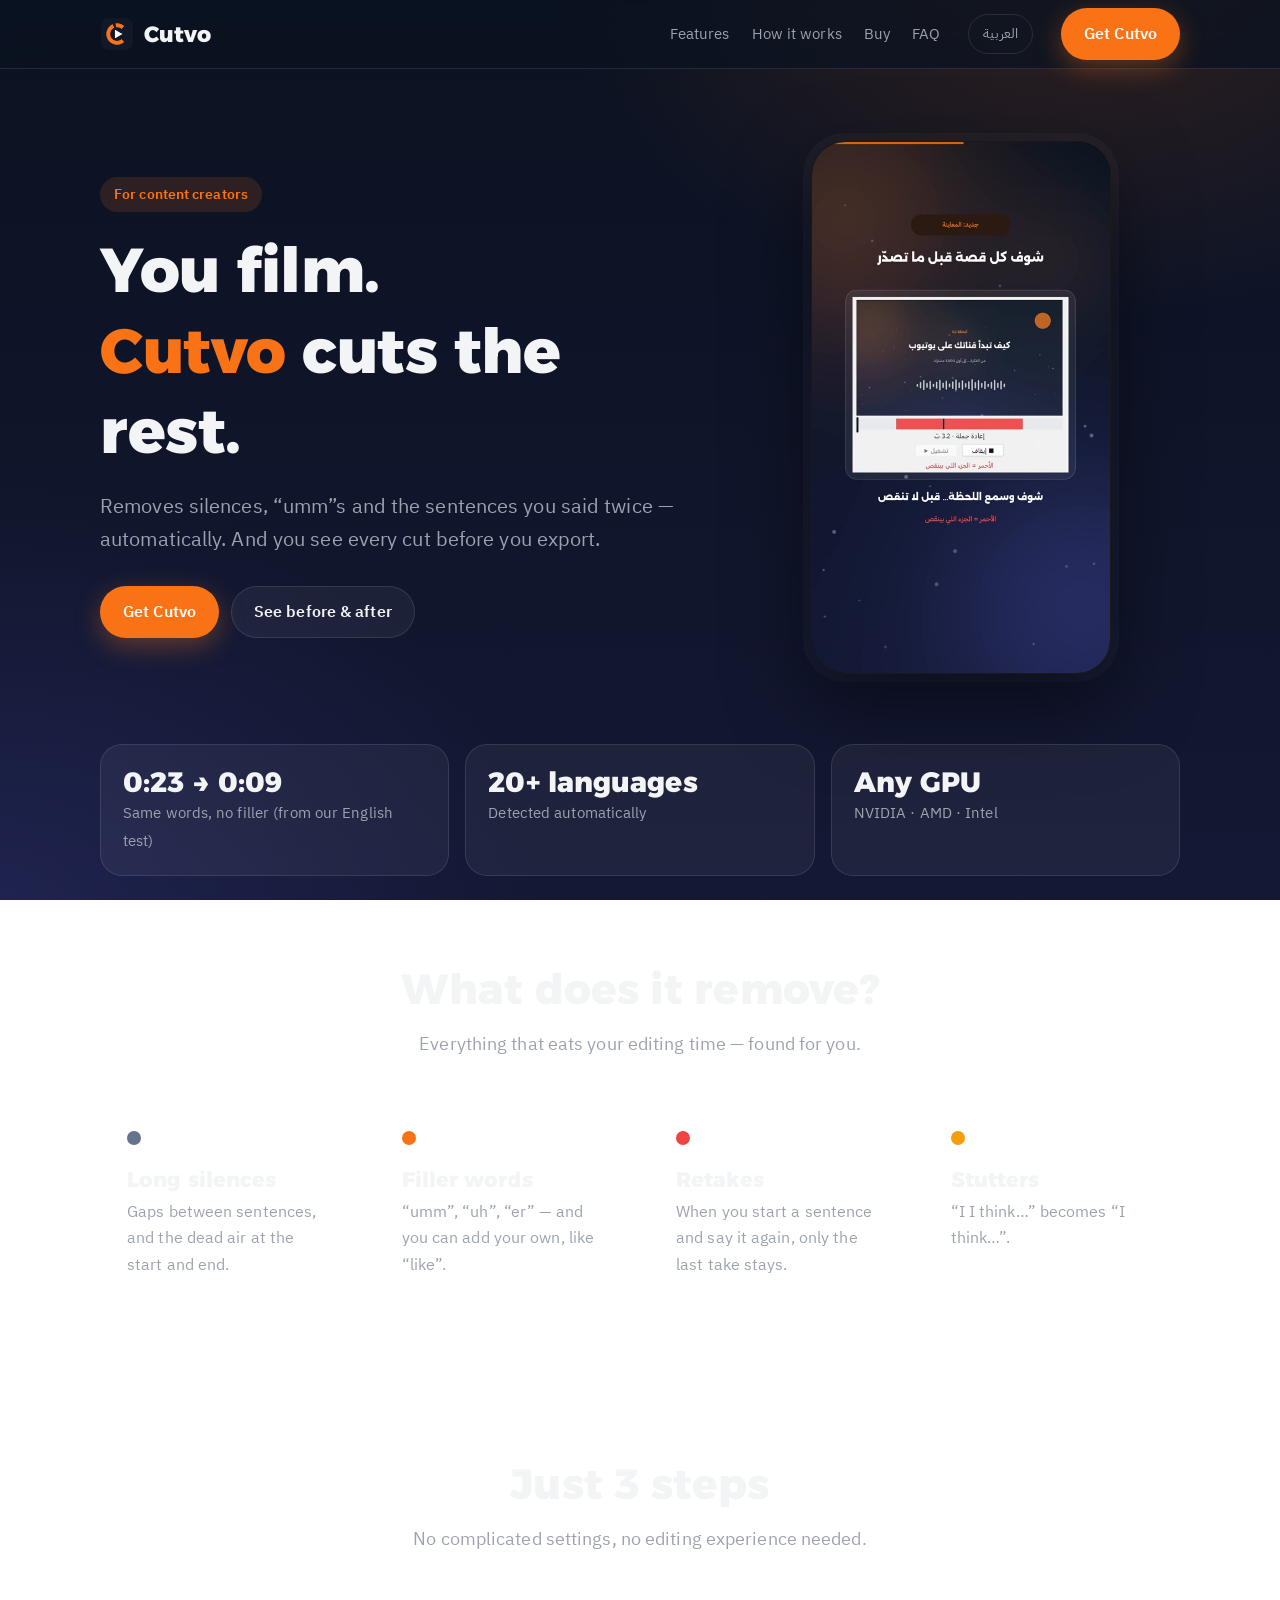
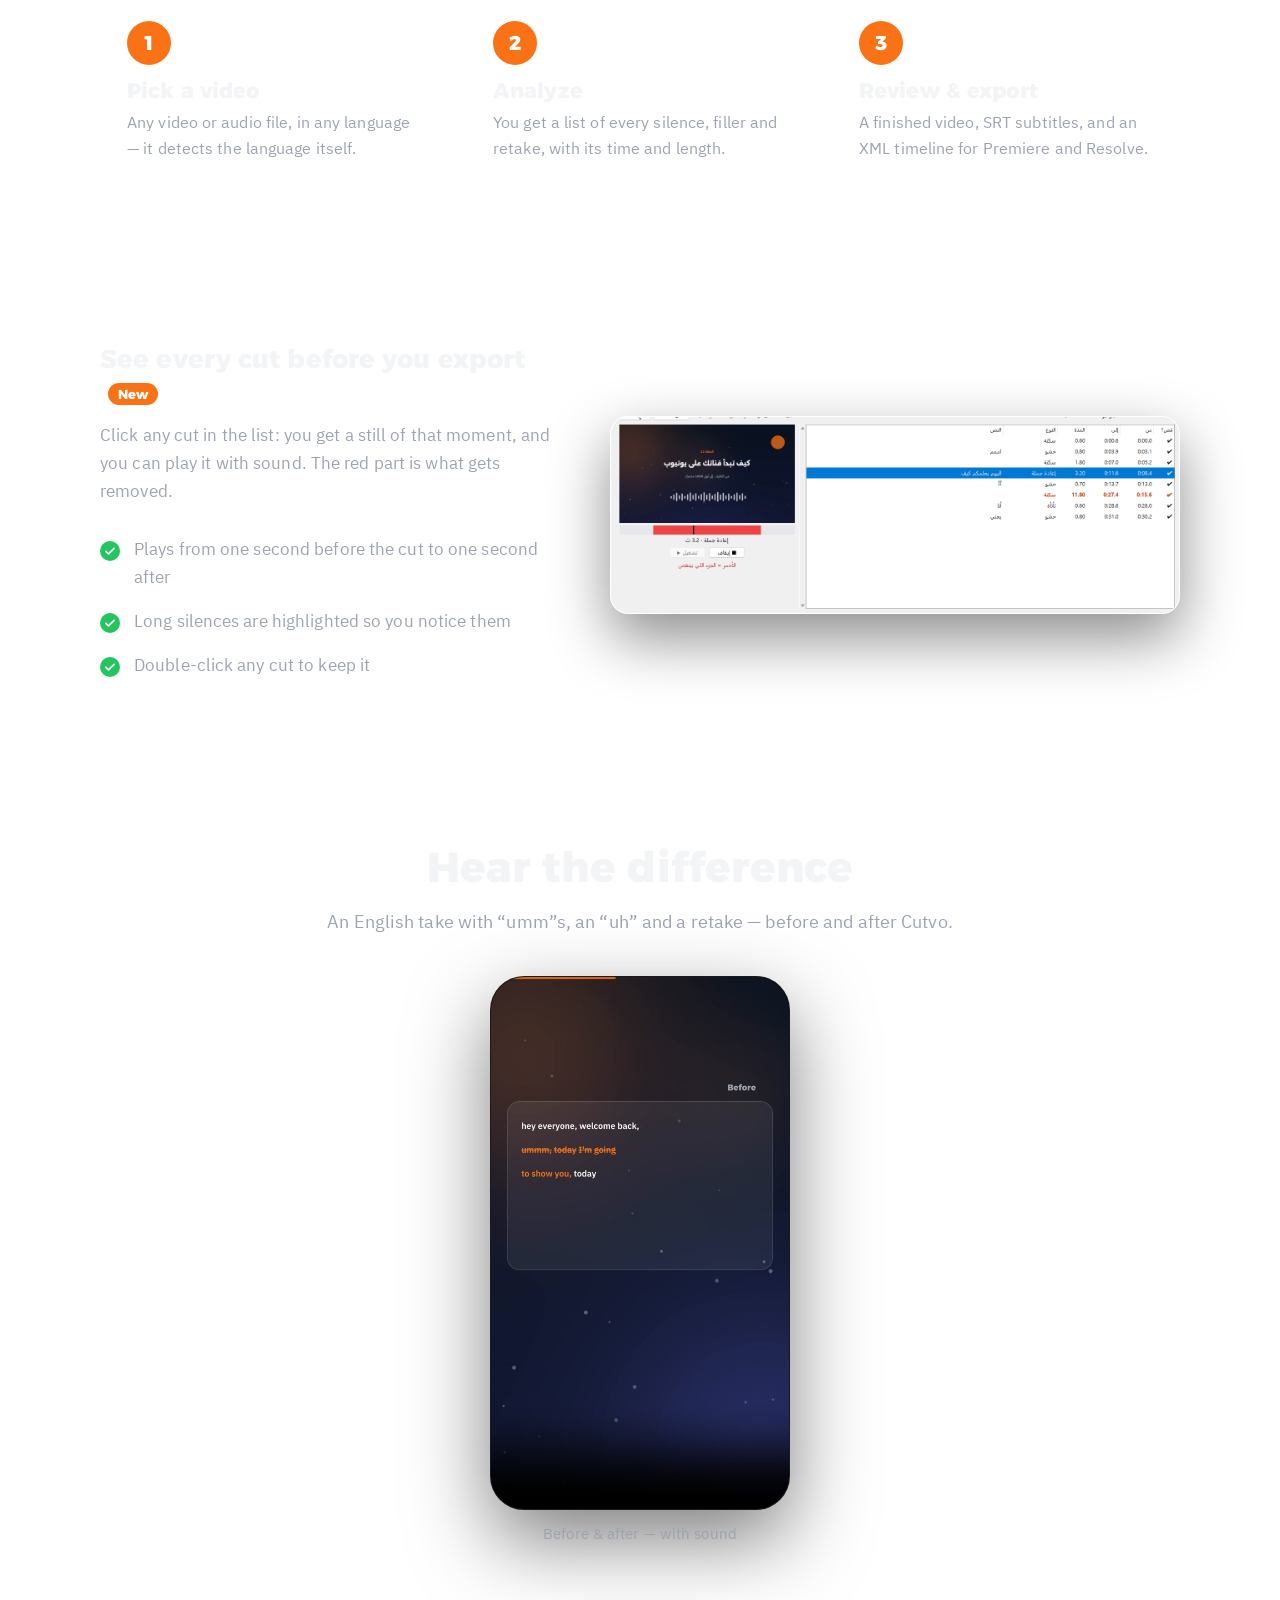
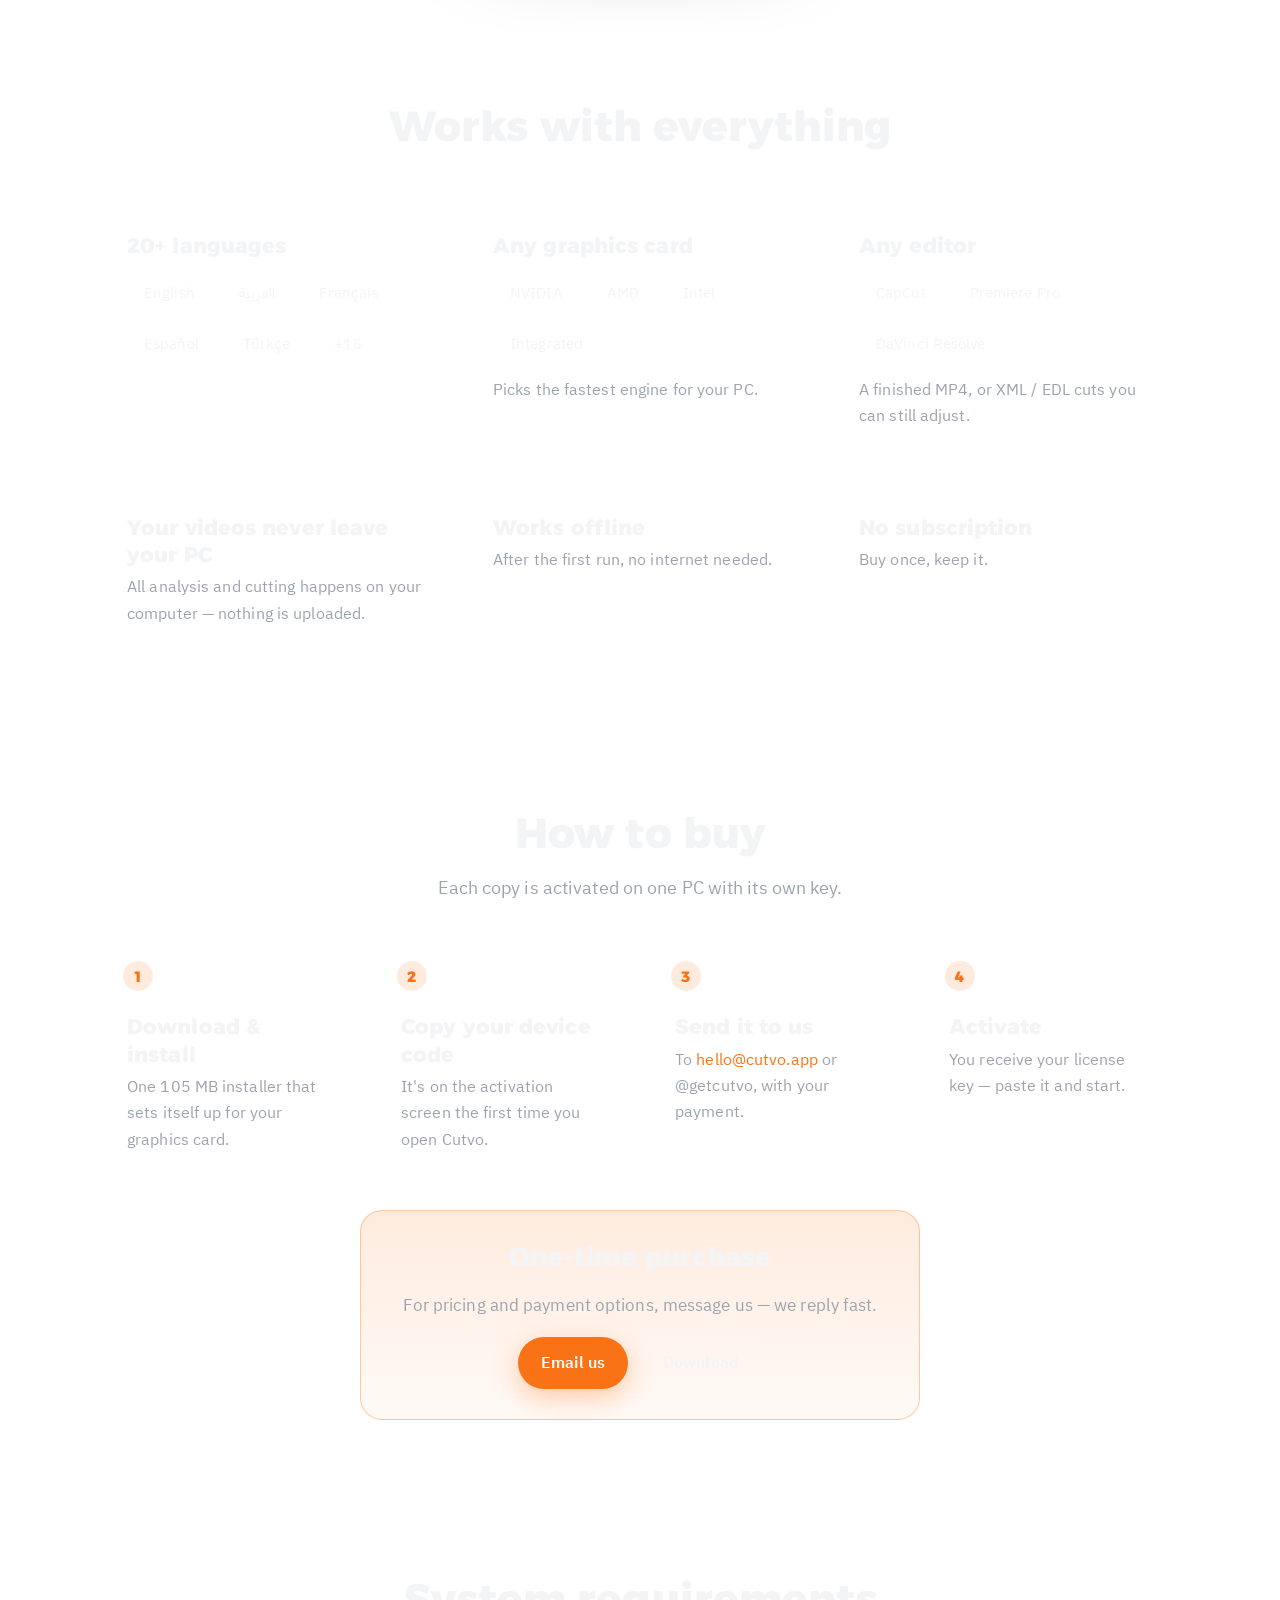
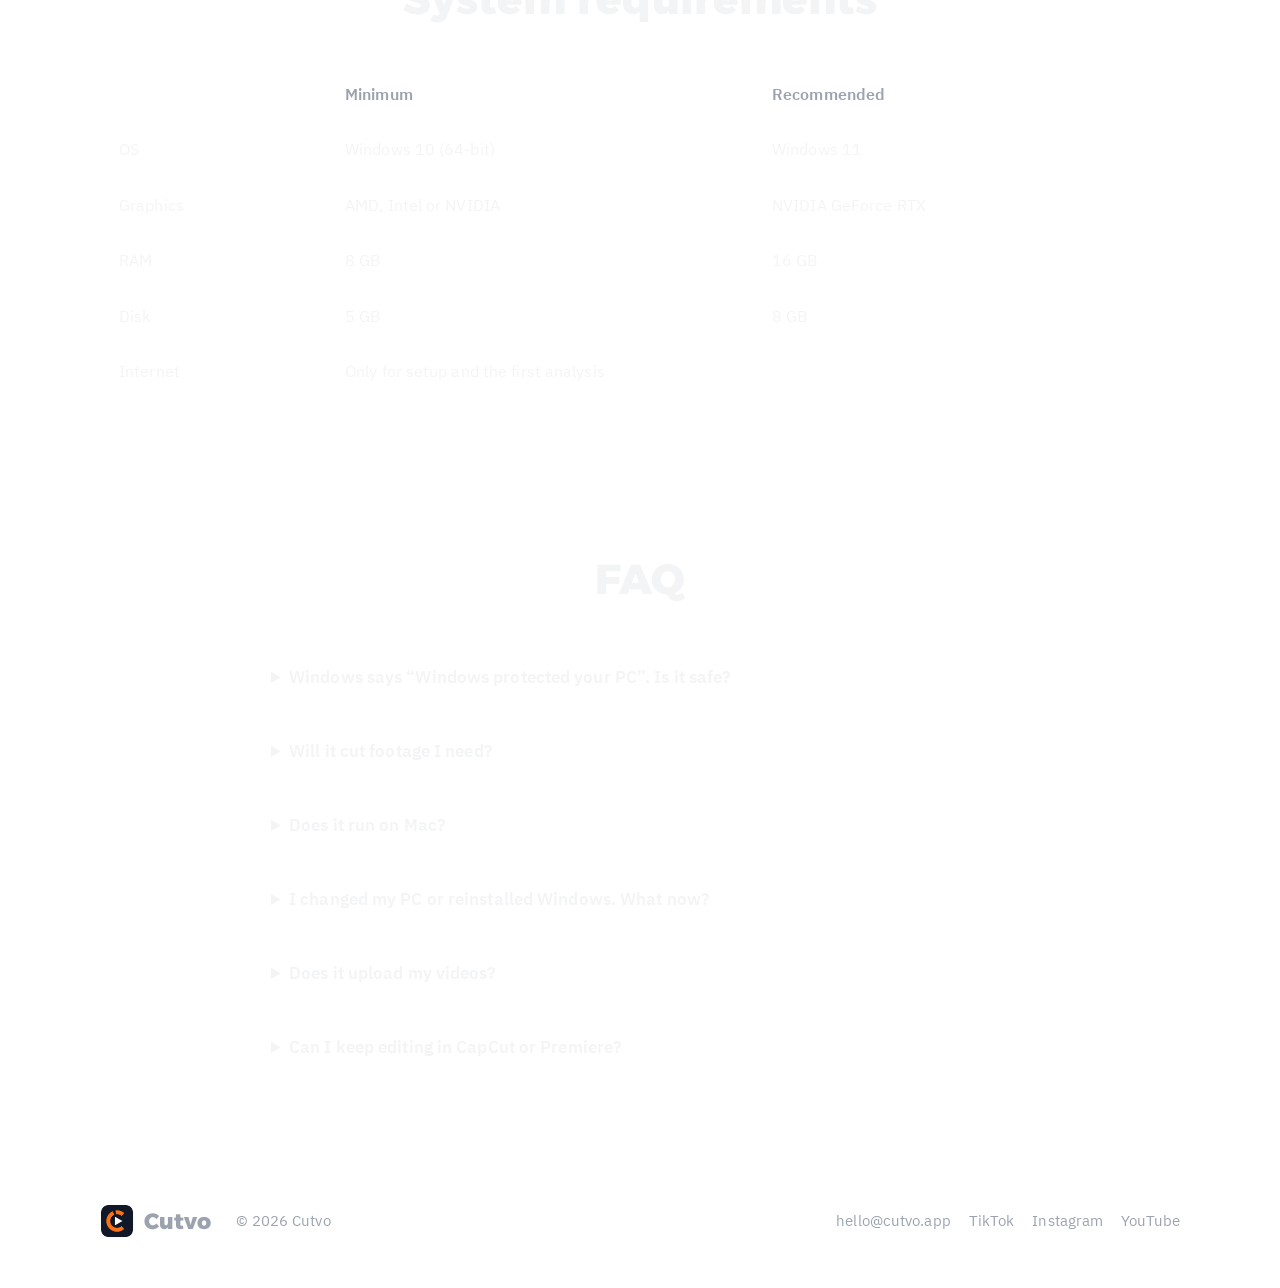
==== index.html @ 93240183 "Add files via upload" ====
<!doctype html>
<html lang="ar" dir="rtl">
<head>
<meta charset="utf-8">
<meta name="viewport" content="width=device-width, initial-scale=1">
<title>Cutvo — القص التلقائي للفيديو</title>
<meta name="description" content="Cutvo يشيل السكتات وكلمات الحشو والجمل المعادة من فيديوهاتك تلقائياً، وأنت تراجع كل قصة قبل التصدير. يشتغل على ويندوز وبأكثر من 20 لغة.">
<link rel="icon" href="assets/img/favicon.png">
<meta property="og:title" content="Cutvo — القص التلقائي للفيديو">
<meta property="og:description" content="يشيل السكتات و«اممم» والجمل المعادة من فيديوهاتك تلقائياً.">
<meta property="og:image" content="assets/img/poster-full.jpg">
<link rel="stylesheet" href="assets/site.css">
<link rel="alternate" hreflang="ar" href="https://cutvo.app/">
<link rel="alternate" hreflang="en" href="https://cutvo.app/en/">
<link rel="alternate" hreflang="x-default" href="https://cutvo.app/">
<script>
  // first visit from a non-Arabic browser -> English page; a language the visitor picked is remembered
  (function () {
    try {
      var pick = localStorage.getItem("cutvo-lang");
      var nav = ((navigator.languages && navigator.languages[0]) || navigator.language || "").toLowerCase();
      if (pick === "en" || (!pick && nav.indexOf("ar") !== 0)) location.replace("en/");
    } catch (e) {}
  })();
</script>
</head>
<body>

<header>
  <div class="wrap bar">
    <a class="brand" href="#"><img src="assets/img/icon.png" alt="">Cutvo</a>
    <nav>
      <a href="#features">المميزات</a>
      <a href="#how">كيف يشتغل</a>
      <a href="#buy">الشراء</a>
      <a href="#faq">الأسئلة</a>
    </nav>
    <a class="lang" href="en/" hreflang="en" lang="en" data-lang="en">English</a>
    <a class="btn btn-primary" href="#buy">اطلبه الحين</a>
  </div>
</header>

<main>
  <div class="wrap">
    <div class="hero">
      <div>
        <span class="badge">لصناع المحتوى العرب</span>
        <h1>صوّرت؟<br><span class="orange">Cutvo</span> يقص لك الباقي.</h1>
        <p class="lead">يشيل السكتات و«اممم» والجمل اللي تعيدها من فيديوهاتك تلقائياً — وأنت تشوف كل قصة قبل ما تصدّر.</p>
        <div class="cta">
          <a class="btn btn-primary" href="#buy">اطلبه الحين</a>
          <a class="btn btn-ghost" href="#demo">شوف قبل وبعد</a>
        </div>
      </div>
      <div class="phone">
        <video src="assets/video/cutvo-full.mp4" poster="assets/img/poster-full.jpg" autoplay muted loop playsinline></video>
      </div>
    </div>

    <div class="stats">
      <div class="stat"><b>٣١ ث ← ١٤ ث</b><span>نفس الكلام، بدون الحشو (من تجربتنا)</span></div>
      <div class="stat"><b>+20 لغة</b><span>والعربي باللهجات</span></div>
      <div class="stat"><b>أي كرت شاشة</b><span>NVIDIA · AMD · Intel</span></div>
    </div>
  </div>

  <section id="features">
    <div class="wrap">
      <div class="head">
        <h2>وش يشيل من فيديوك؟</h2>
        <p>كل الأشياء اللي تاخذ وقتك في المونتاج… يلقاها لك بنفسه.</p>
      </div>
      <div class="grid g4">
        <div class="card"><span class="dot" style="background:var(--slate)"></span><h3>السكتات الطويلة</h3><p>الفراغ بين كلامك، وبداية ونهاية التسجيل.</p></div>
        <div class="card"><span class="dot" style="background:var(--orange)"></span><h3>كلمات الحشو</h3><p>«اممم»، «آآ»، «uh» — وتقدر تضيف كلماتك مثل «يعني».</p></div>
        <div class="card"><span class="dot" style="background:var(--red)"></span><h3>الجمل المعادة</h3><p>لما تبدأ الجملة وتعيدها، يخلي آخر محاولة بس.</p></div>
        <div class="card"><span class="dot" style="background:#f59e0b"></span><h3>التأتأة</h3><p>«أنا أنا…» تنشال وتبقى الكلمة مرة وحدة.</p></div>
      </div>
    </div>
  </section>

  <section id="how">
    <div class="wrap">
      <div class="head">
        <h2>3 خطوات بس</h2>
        <p>بدون إعدادات معقدة ولا خبرة مونتاج.</p>
      </div>
      <div class="grid g3 steps">
        <div class="card"><div class="num">1</div><h3>اختر الفيديو</h3><p>أي فيديو أو ملف صوت، بأي لغة — يتعرف على اللغة لحاله.</p></div>
        <div class="card"><div class="num">2</div><h3>حلّل</h3><p>تطلع لك قائمة بكل سكتة وحشو وتكرار، مع وقته ومدته.</p></div>
        <div class="card"><div class="num">3</div><h3>راجع وصدّر</h3><p>فيديو جاهز، وترجمة SRT، وملف XML تفتحه في بريمير وريزولف.</p></div>
      </div>
    </div>
  </section>

  <section>
    <div class="wrap feature">
      <div>
        <h2>شوف كل قصة قبل ما تصدّر <span class="new">جديد</span></h2>
        <p class="muted" style="margin-top:14px">اضغط على أي قصة في القائمة: تطلع لك صورة اللحظة، وتقدر تشغّلها بالصوت. الجزء الأحمر هو اللي بينقص.</p>
        <ul class="ticks">
          <li>تشغيل من ثانية قبل القصة لثانية بعدها</li>
          <li>السكتات الطويلة تتلوّن عشان تنتبه لها</li>
          <li>دبل كلك على أي قصة وتلغيها</li>
        </ul>
      </div>
      <div class="shot"><img src="assets/img/app-preview.png" alt="معاينة القصة داخل برنامج Cutvo" loading="lazy"></div>
    </div>
  </section>

  <section id="demo">
    <div class="wrap">
      <div class="head">
        <h2>اسمع الفرق بنفسك</h2>
        <p>تسجيل فيه سكتات وحشو وجملة معادة — وبعد ما قصّه Cutvo.</p>
      </div>
      <div class="videos">
        <figure>
          <div class="phone"><video src="assets/video/cutvo-before-after.mp4" poster="assets/img/poster-before-after.jpg" controls playsinline preload="none"></video></div>
          <figcaption>قبل وبعد — بالصوت</figcaption>
        </figure>
      </div>
    </div>
  </section>

  <section>
    <div class="wrap">
      <div class="head"><h2>يشتغل مع كل شي</h2></div>
      <div class="grid g3">
        <div class="card"><h3>أكثر من 20 لغة</h3><div class="chips"><span class="chip">العربية</span><span class="chip">English</span><span class="chip">Français</span><span class="chip">Türkçe</span><span class="chip">Español</span><span class="chip">+15</span></div></div>
        <div class="card"><h3>أي كرت شاشة</h3><div class="chips"><span class="chip">NVIDIA</span><span class="chip">AMD</span><span class="chip">Intel</span><span class="chip">كرت مدمج</span></div><p style="margin-top:12px">يختار الأسرع لجهازك تلقائياً.</p></div>
        <div class="card"><h3>أي برنامج مونتاج</h3><div class="chips"><span class="chip">CapCut</span><span class="chip">Premiere Pro</span><span class="chip">DaVinci Resolve</span></div><p style="margin-top:12px">فيديو MP4 جاهز، أو قصّات XML و EDL تعدّلها بنفسك.</p></div>
      </div>
      <div class="grid g3" style="margin-top:18px">
        <div class="card"><h3>فيديوهاتك ما تطلع من جهازك</h3><p>كل التحليل والقص يصير على كمبيوترك — ما نرفع شي.</p></div>
        <div class="card"><h3>يشتغل بدون نت</h3><p>بعد أول تشغيل، ما تحتاج إنترنت أبداً.</p></div>
        <div class="card"><h3>بدون اشتراك شهري</h3><p>تشتريه مرة وحدة، ويبقى لك.</p></div>
      </div>
    </div>
  </section>

  <section id="buy">
    <div class="wrap">
      <div class="head">
        <h2>كيف تشتري؟</h2>
        <p>كل نسخة تتفعّل على جهاز واحد بمفتاح خاص فيك.</p>
      </div>
      <div class="buy">
        <div class="card"><h3>حمّل وثبّت</h3><p>ملف تثبيت واحد (105 ميجا) يختار المناسب لكرتك.</p></div>
        <div class="card"><h3>انسخ كود جهازك</h3><p>يطلع لك في شاشة التفعيل أول ما تفتح البرنامج.</p></div>
        <div class="card"><h3>أرسله لنا</h3><p>على <a class="orange ltr" href="mailto:hello@cutvo.app">hello@cutvo.app</a> أو <span class="ltr">@getcutvo</span> مع الدفع.</p></div>
        <div class="card"><h3>فعّل</h3><p>يوصلك مفتاح التفعيل، تلصقه وتبدأ.</p></div>
      </div>
      <div class="price">
        <h3>شراء مرة وحدة</h3>
        <p class="muted">للسعر وطرق الدفع، راسلنا وبنرد عليك بسرعة.</p>
        <div class="cta" style="justify-content:center;margin-top:16px">
          <a class="btn btn-primary" href="mailto:hello@cutvo.app?subject=%D8%B7%D9%84%D8%A8%20Cutvo">راسلنا بالإيميل</a>
          <a class="btn btn-ghost" id="download" href="https://github.com/cutvo/cutvo/releases/latest/download/Cutvo-Setup.exe">تحميل البرنامج</a>
        </div>
      </div>
    </div>
  </section>

  <section>
    <div class="wrap">
      <div class="head"><h2>متطلبات الجهاز</h2></div>
      <table>
        <tr><th></th><th>الحد الأدنى</th><th>المُوصى به</th></tr>
        <tr><td>النظام</td><td>Windows 10 (64-bit)</td><td>Windows 11</td></tr>
        <tr><td>كرت الشاشة</td><td>AMD أو Intel أو NVIDIA</td><td>NVIDIA GeForce RTX</td></tr>
        <tr><td>الذاكرة RAM</td><td>8 GB</td><td>16 GB</td></tr>
        <tr><td>المساحة</td><td>5 GB</td><td>8 GB</td></tr>
        <tr><td>الإنترنت</td><td colspan="2">وقت التثبيت وأول تحليل بس</td></tr>
      </table>
    </div>
  </section>

  <section id="faq">
    <div class="wrap" style="max-width:820px">
      <div class="head"><h2>أسئلة شائعة</h2></div>
      <details><summary>ويندوز يقول «Windows protected your PC»، هل البرنامج آمن؟</summary><p>إيه. الرسالة تطلع لأن البرنامج جديد. اضغط «More info» ثم «Run anyway».</p></details>
      <details><summary>هل يقص لقطات أحتاجها؟</summary><p>Cutvo يقترح القصات بس — وأنت تشوف كل قصة بالمعاينة، وتلغي أي وحدة ما تبيها قبل التصدير.</p></details>
      <details><summary>يشتغل على ماك؟</summary><p>حالياً ويندوز 10 و 11 فقط.</p></details>
      <details><summary>غيّرت جهازي أو فرمت، وش أسوي؟</summary><p>أرسل لنا كود الجهاز الجديد، ونعطيك مفتاح له.</p></details>
      <details><summary>هل يرفع فيديوهاتي لأي مكان؟</summary><p>لا. كل شي يصير على جهازك. الإنترنت يحتاجه البرنامج بس أول مرة عشان ينزّل نموذج التعرّف على الكلام.</p></details>
      <details><summary>أقدر أكمل المونتاج في CapCut؟</summary><p>أكيد — صدّر الفيديو المقصوص واسحبه على CapCut، ومعه ملف الترجمة SRT.</p></details>
    </div>
  </section>
</main>

<footer>
  <div class="wrap foot">
    <a class="brand" href="#"><img src="assets/img/icon.png" alt="">Cutvo</a>
    <span>© 2026 Cutvo</span>
    <div class="links">
      <a class="ltr" href="mailto:hello@cutvo.app">hello@cutvo.app</a>
      <a href="https://www.tiktok.com/@getcutvo" target="_blank" rel="noopener">TikTok</a>
      <a href="https://www.instagram.com/getcutvo" target="_blank" rel="noopener">Instagram</a>
      <a href="https://www.youtube.com/@getcutvo" target="_blank" rel="noopener">YouTube</a>
    </div>
  </div>
</footer>

<script>
  document.querySelectorAll("[data-lang]").forEach(function (a) {
    a.addEventListener("click", function () { try { localStorage.setItem("cutvo-lang", a.dataset.lang); } catch (e) {} });
  });
</script>
</body>
</html>
---- assets/site.css ----
@font-face { font-family: "Alexandria"; src: url("fonts/Alexandria-ExtraBold.ttf"); font-weight: 800; font-display: swap; }
@font-face { font-family: "Plex Arabic"; src: url("fonts/IBMPlexSansArabic-Regular.ttf"); font-weight: 400; font-display: swap; }
@font-face { font-family: "Plex Arabic"; src: url("fonts/IBMPlexSansArabic-SemiBold.ttf"); font-weight: 600; font-display: swap; }

:root {
  --bg: #0b1220; --bg2: #141834; --card: rgba(255,255,255,.05); --line: rgba(255,255,255,.10);
  --text: #f3f4f6; --muted: #9ca3af; --dim: #6b7280;
  --orange: #f97316; --orange-soft: rgba(249,115,22,.14); --green: #22c55e; --red: #ef4444; --slate: #64748b;
  --radius: 22px; --max: 1120px;
}
* { box-sizing: border-box; }
html { scroll-behavior: smooth; }
body {
  margin: 0; color: var(--text); font: 400 17px/1.75 "Plex Arabic", system-ui, sans-serif;
  background: radial-gradient(900px 600px at 85% -5%, rgba(249,115,22,.16), transparent 60%),
              radial-gradient(900px 700px at 0% 100%, rgba(99,102,241,.14), transparent 60%),
              linear-gradient(180deg, var(--bg), var(--bg2));
  background-attachment: fixed;
}
a { color: inherit; text-decoration: none; }
h1, h2, h3 { font-family: "Alexandria", "Plex Arabic", sans-serif; font-weight: 800; line-height: 1.3; margin: 0; }
.wrap { max-width: var(--max); margin: 0 auto; padding: 0 20px; }
.muted { color: var(--muted); }
.orange { color: var(--orange); }
.ltr { direction: ltr; unicode-bidi: isolate; display: inline-block; }

/* header */
header { position: sticky; top: 0; z-index: 10; backdrop-filter: blur(14px); background: rgba(11,18,32,.72);
         border-bottom: 1px solid var(--line); }
.bar { display: flex; align-items: center; gap: 28px; height: 68px; }
.brand { display: flex; align-items: center; gap: 10px; font: 800 22px "Alexandria"; }
.brand img { width: 34px; height: 34px; }
nav { display: flex; gap: 22px; margin-inline-start: auto; font-size: 15px; color: var(--muted); }
nav a:hover { color: var(--text); }
.btn { display: inline-flex; align-items: center; gap: 8px; padding: 12px 22px; border-radius: 999px;
       font-weight: 600; font-size: 16px; border: 1px solid transparent; transition: .2s; cursor: pointer; }
.btn-primary { background: var(--orange); color: #fff; box-shadow: 0 8px 26px rgba(249,115,22,.35); }
.btn-primary:hover { transform: translateY(-1px); box-shadow: 0 12px 30px rgba(249,115,22,.45); }
.btn-ghost { border-color: var(--line); background: var(--card); }
.btn-ghost:hover { border-color: rgba(255,255,255,.25); }

/* hero */
.hero { display: grid; grid-template-columns: 1.15fr .85fr; gap: 48px; align-items: center; padding: 72px 0 40px; }
.badge { display: inline-block; padding: 6px 14px; border-radius: 999px; background: var(--orange-soft);
         color: var(--orange); font-size: 14px; font-weight: 600; margin-bottom: 18px; }
.hero h1 { font-size: clamp(36px, 5.2vw, 62px); }
.hero p.lead { font-size: 20px; color: var(--muted); margin: 18px 0 30px; max-width: 34em; }
.cta { display: flex; gap: 12px; flex-wrap: wrap; }
.phone { justify-self: center; width: min(300px, 80vw); aspect-ratio: 9/16; border-radius: 34px; overflow: hidden;
         border: 1px solid var(--line); box-shadow: 0 30px 80px rgba(0,0,0,.5), 0 0 0 8px rgba(255,255,255,.03); background: #000; }
.phone video { width: 100%; height: 100%; object-fit: cover; display: block; }

.stats { display: grid; grid-template-columns: repeat(3, 1fr); gap: 16px; margin: 30px 0 10px; }
.stat { padding: 20px 22px; border-radius: var(--radius); background: var(--card); border: 1px solid var(--line); }
.stat b { display: block; font: 800 28px "Alexandria"; }
.stat span { color: var(--muted); font-size: 15px; }

section { padding: 76px 0; }
.head { text-align: center; max-width: 720px; margin: 0 auto 40px; }
.head h2 { font-size: clamp(28px, 3.6vw, 42px); }
.head p { color: var(--muted); margin: 12px 0 0; font-size: 18px; }

.grid { display: grid; gap: 18px; }
.g4 { grid-template-columns: repeat(4, 1fr); }
.g3 { grid-template-columns: repeat(3, 1fr); }
.g2 { grid-template-columns: repeat(2, 1fr); }
.card { padding: 26px; border-radius: var(--radius); background: var(--card); border: 1px solid var(--line); }
.card h3 { font-size: 21px; margin: 12px 0 6px; }
.card p { margin: 0; color: var(--muted); font-size: 16px; }
.dot { width: 14px; height: 14px; border-radius: 50%; display: inline-block; }

.steps .num { width: 44px; height: 44px; border-radius: 50%; background: var(--orange); color: #fff;
              display: grid; place-items: center; font: 800 20px "Alexandria"; }

.feature { display: grid; grid-template-columns: .9fr 1.1fr; gap: 44px; align-items: center; }
.shot { border-radius: 18px; overflow: hidden; border: 1px solid var(--line); box-shadow: 0 24px 60px rgba(0,0,0,.45); }
.shot img { display: block; width: 100%; height: auto; }
.ticks { list-style: none; padding: 0; margin: 22px 0 0; }
.ticks li { padding: 8px 0; padding-inline-start: 34px; position: relative; color: var(--muted); }
.ticks li::before { content: ""; position: absolute; inset-inline-start: 0; top: 13px; width: 20px; height: 20px;
                    border-radius: 50%; background: var(--green) url("data:image/svg+xml,%3Csvg xmlns='http://www.w3.org/2000/svg' viewBox='0 0 24 24'%3E%3Cpath d='M5 12.5l4.5 4.5L19 7.5' fill='none' stroke='white' stroke-width='3' stroke-linecap='round' stroke-linejoin='round'/%3E%3C/svg%3E") center/14px no-repeat; }
.new { background: var(--orange); color: #fff; font-size: 13px; padding: 3px 10px; border-radius: 999px; vertical-align: middle; margin-inline-start: 8px; }

.chips { display: flex; flex-wrap: wrap; gap: 10px; margin-top: 14px; }
.chip { padding: 7px 16px; border-radius: 999px; background: rgba(255,255,255,.06); border: 1px solid var(--line); font-size: 15px; }

.videos { display: flex; gap: 28px; justify-content: center; flex-wrap: wrap; }
.videos figure { margin: 0; text-align: center; }
.videos figcaption { color: var(--muted); margin-top: 12px; font-size: 15px; }

.buy { display: grid; grid-template-columns: repeat(4, 1fr); gap: 16px; counter-reset: s; }
.buy .card { position: relative; padding-top: 58px; }
.buy .card::before { counter-increment: s; content: counter(s); position: absolute; top: 18px; inset-inline-start: 22px;
                     width: 30px; height: 30px; border-radius: 50%; background: var(--orange-soft); color: var(--orange);
                     display: grid; place-items: center; font: 800 15px "Alexandria"; }
.price { margin: 30px auto 0; max-width: 560px; text-align: center; padding: 30px; border-radius: var(--radius);
         background: linear-gradient(180deg, rgba(249,115,22,.14), rgba(249,115,22,.04)); border: 1px solid rgba(249,115,22,.35); }
.price h3 { font-size: 26px; }

table { width: 100%; border-collapse: collapse; overflow: hidden; border-radius: var(--radius); background: var(--card); border: 1px solid var(--line); }
th, td { padding: 14px 18px; text-align: start; border-bottom: 1px solid var(--line); font-size: 16px; }
th { color: var(--muted); font-weight: 600; }
tr:last-child td { border-bottom: 0; }

details { border: 1px solid var(--line); background: var(--card); border-radius: 16px; padding: 16px 20px; margin-bottom: 12px; }
summary { cursor: pointer; font-weight: 600; font-size: 17px; }
details p { color: var(--muted); margin: 10px 0 0; }

footer { border-top: 1px solid var(--line); padding: 36px 0 50px; color: var(--muted); font-size: 15px; }
.foot { display: flex; gap: 24px; align-items: center; flex-wrap: wrap; }
.foot .links { display: flex; gap: 18px; margin-inline-start: auto; flex-wrap: wrap; }
.foot a:hover { color: var(--text); }

@media (max-width: 900px) {
  nav { display: none; }
  .hero, .feature { grid-template-columns: 1fr; }
  .hero { padding-top: 44px; text-align: center; }
  .hero p.lead { margin-inline: auto; }
  .cta { justify-content: center; }
  .g4, .buy { grid-template-columns: repeat(2, 1fr); }
  .g3 { grid-template-columns: 1fr; }
}
@media (max-width: 560px) {
  body { font-size: 16px; }
  .g4, .g2, .buy, .stats { grid-template-columns: 1fr; }
  .bar .btn { padding: 9px 16px; font-size: 14px; }
  section { padding: 56px 0; }
}

/* language switch */
.lang { font-size: 14px; color: var(--muted); padding: 7px 14px; border: 1px solid var(--line); border-radius: 999px; }
.lang:hover { color: var(--text); border-color: rgba(255,255,255,.25); }
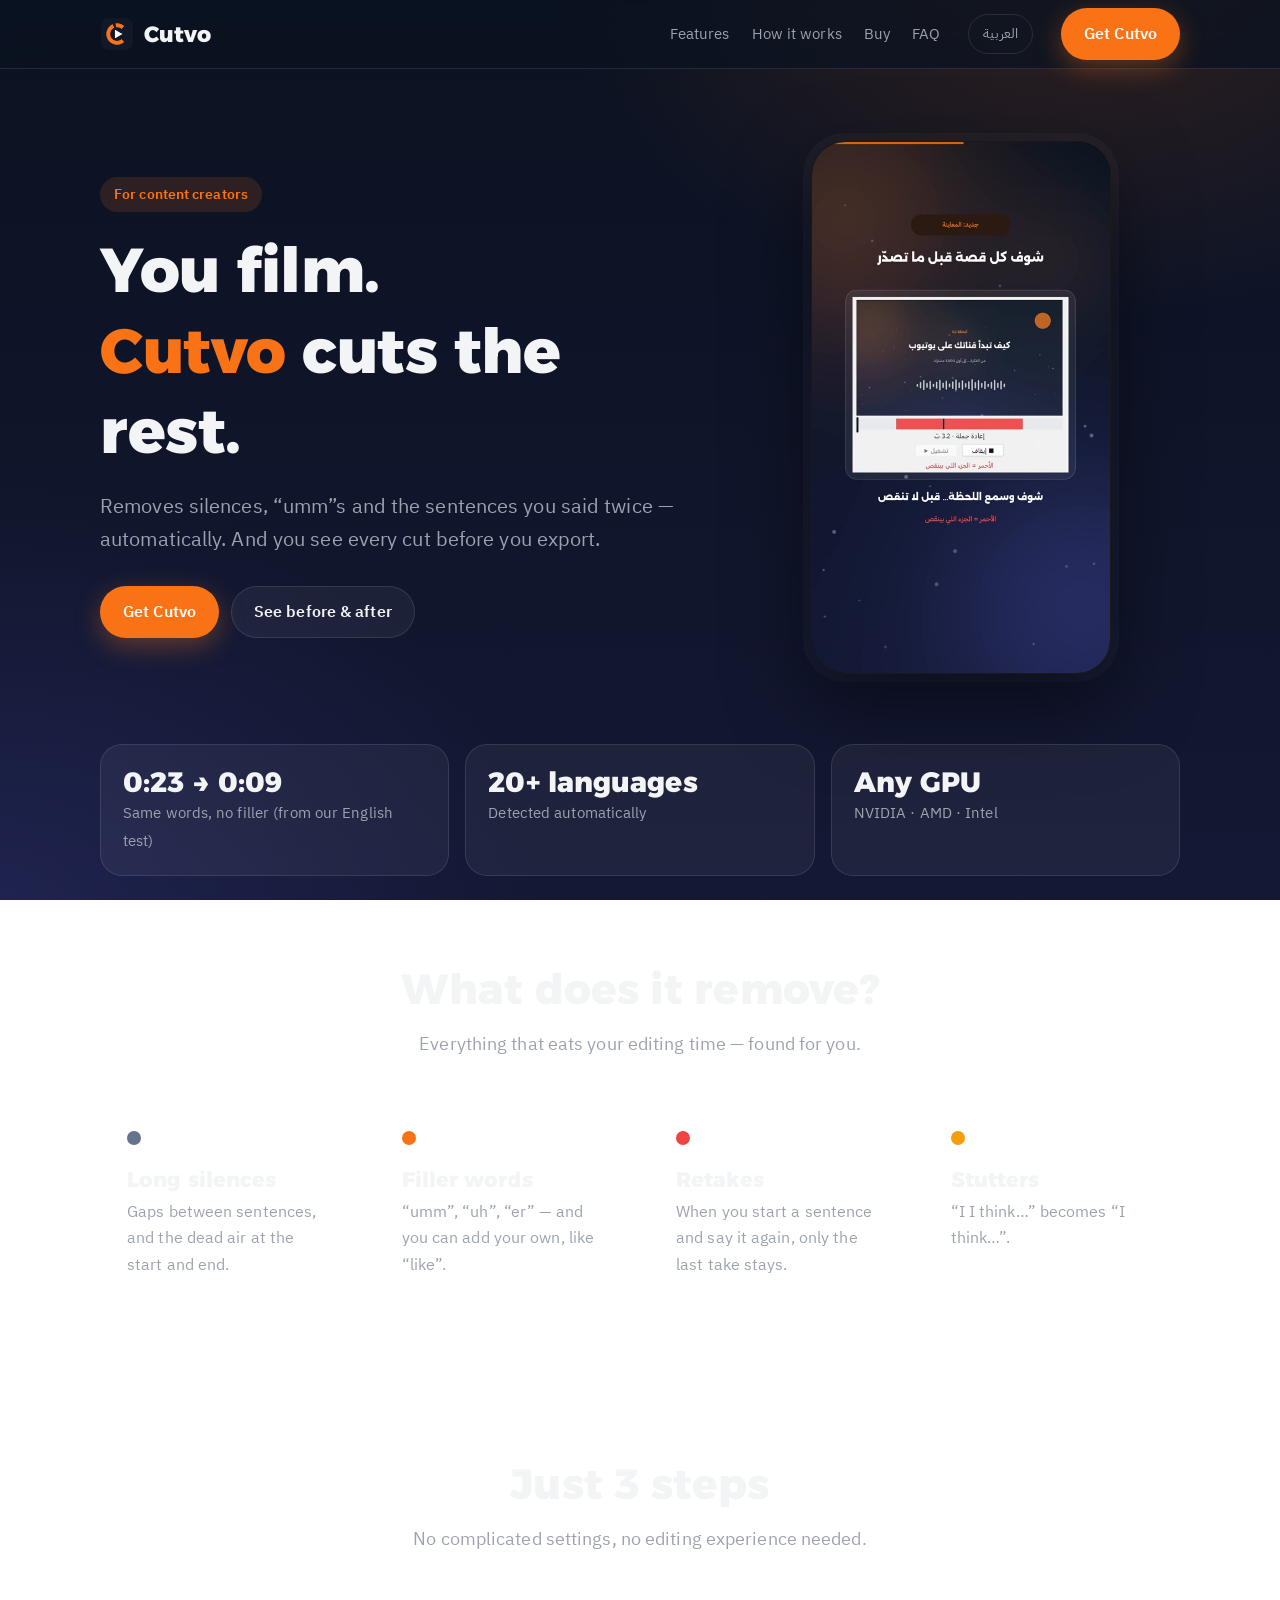
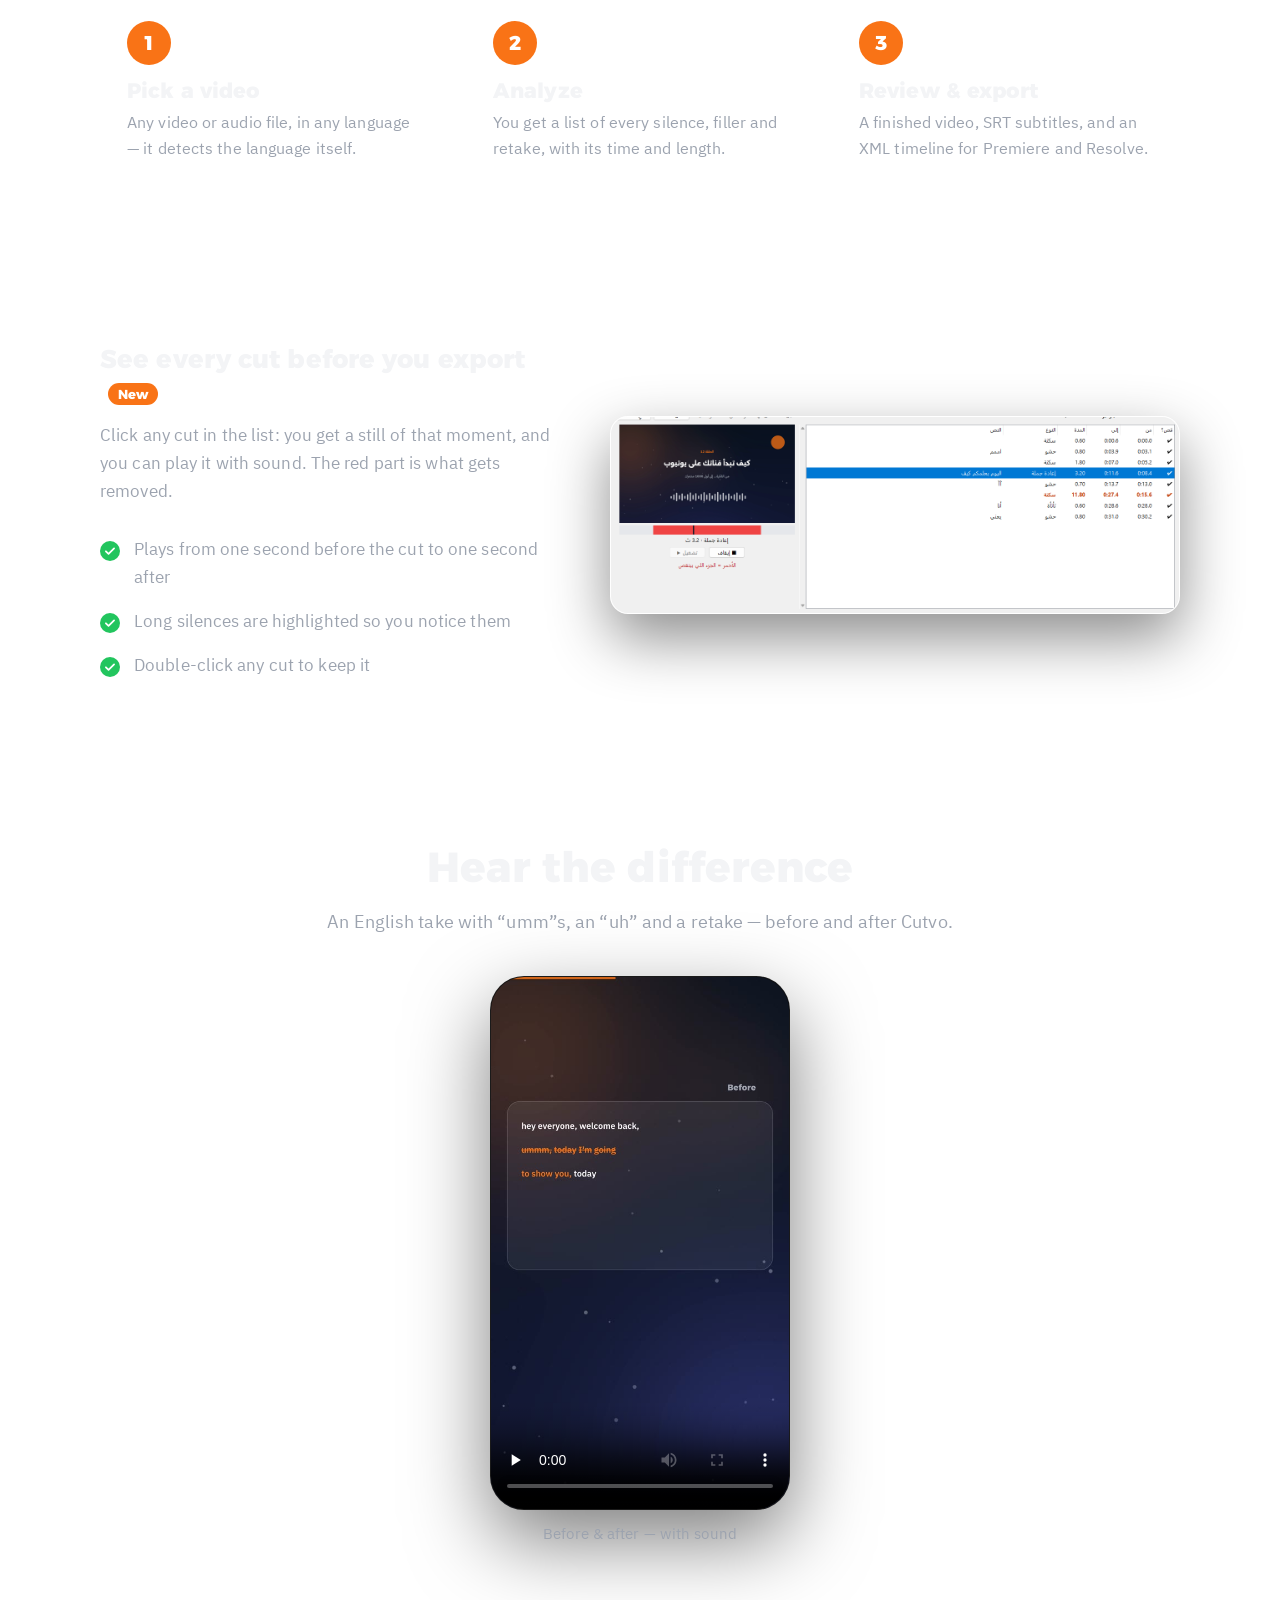
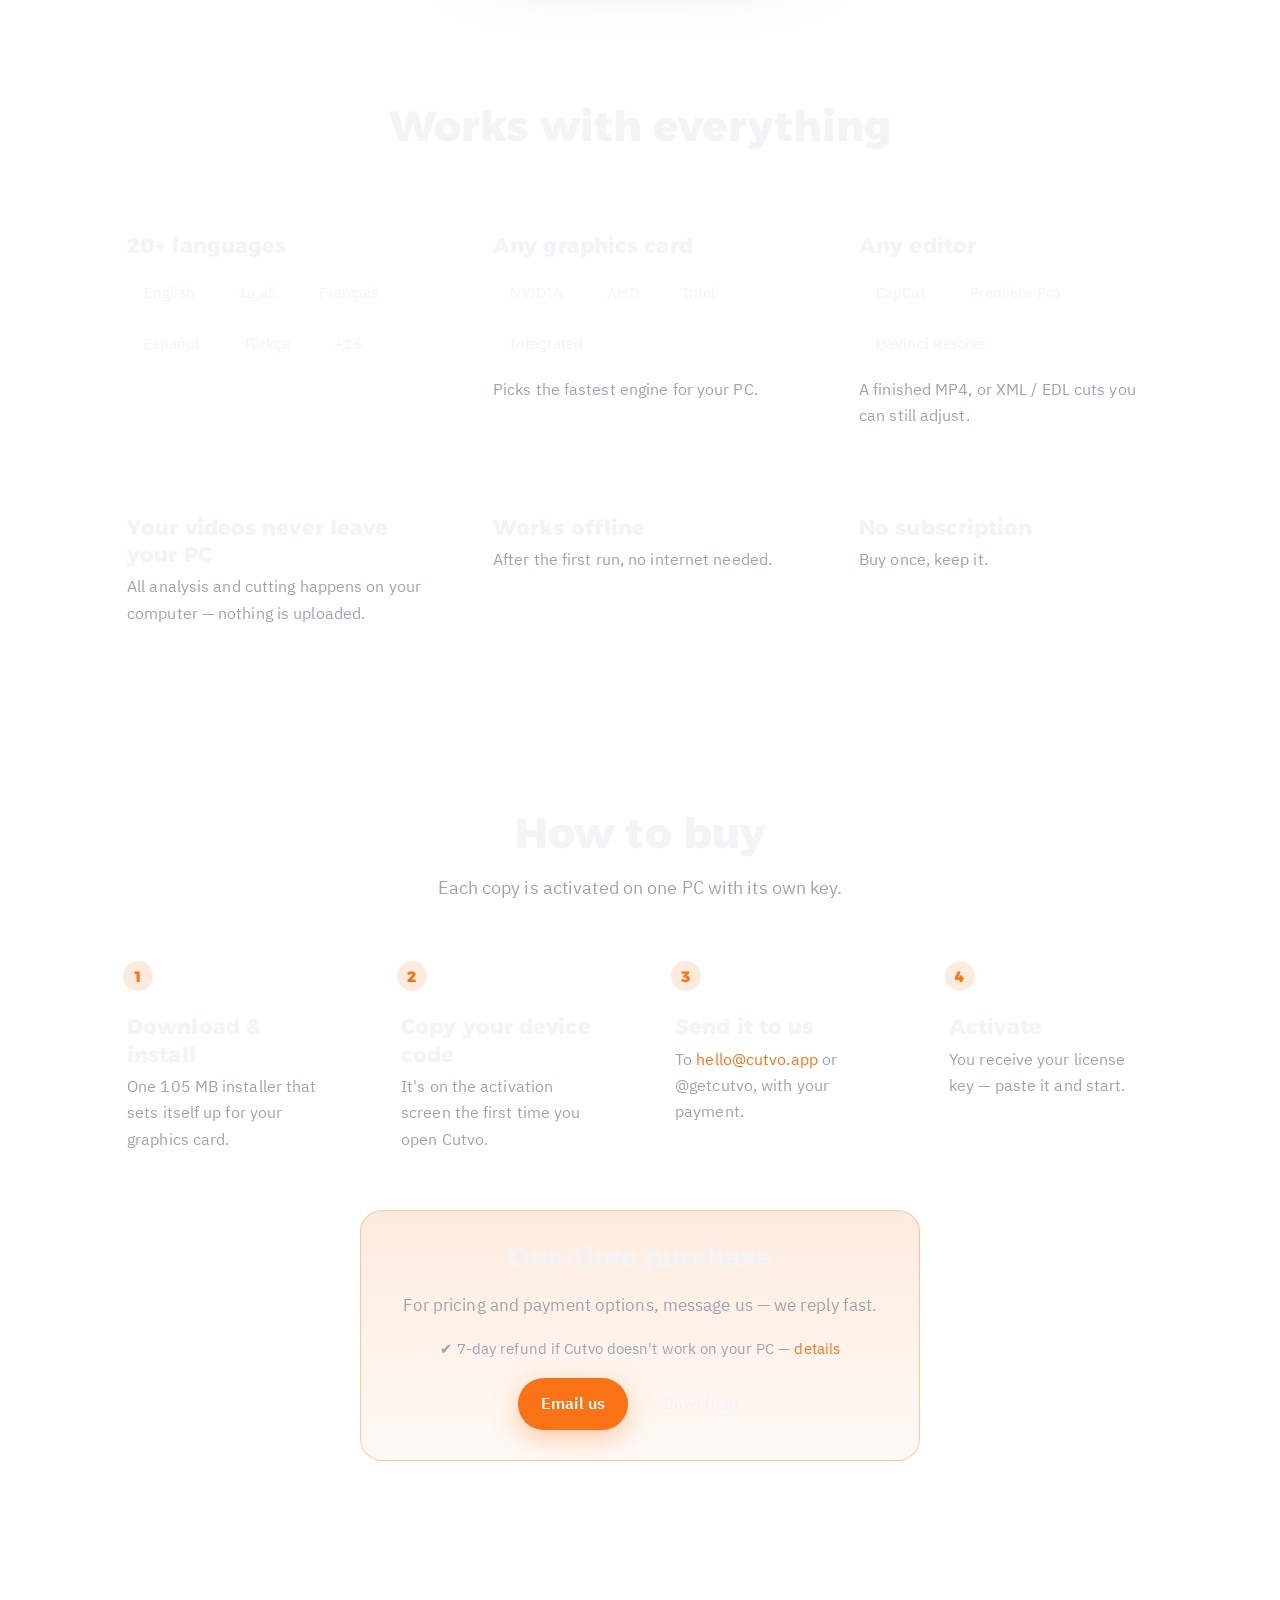
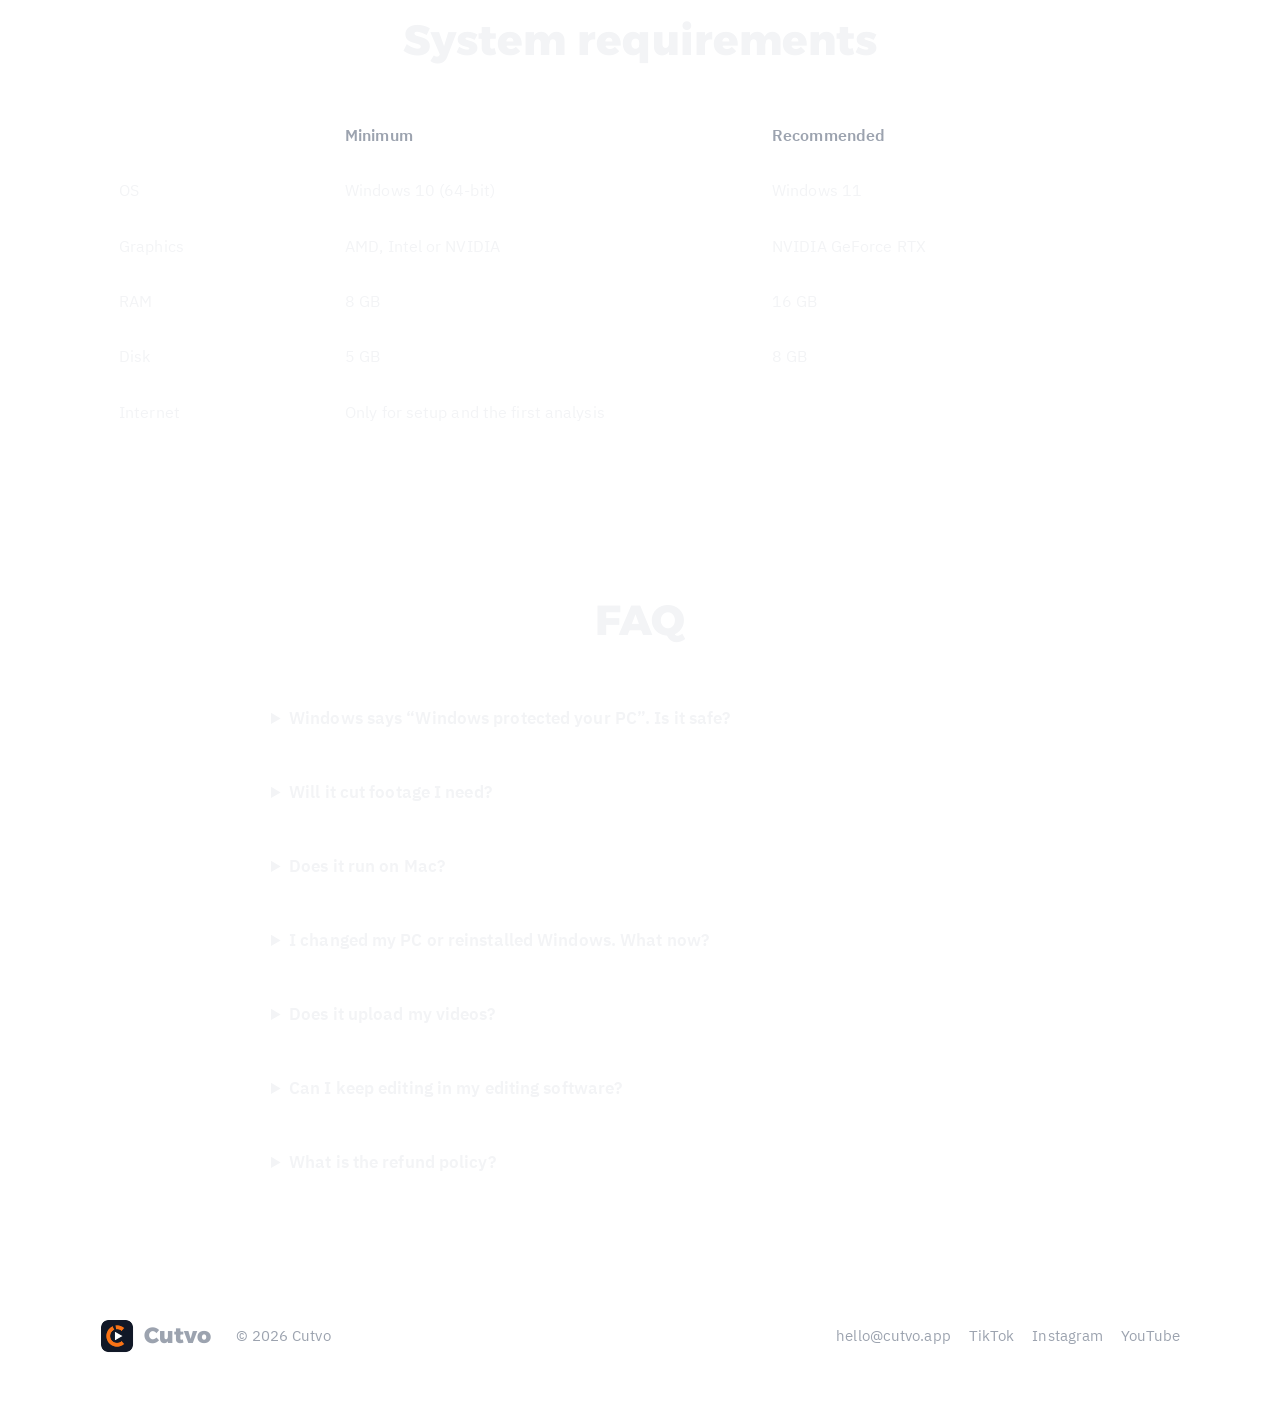
==== commit 44d5d658: "Add files via upload" ====
--- a/index.html
+++ b/index.html
@@ -154,6 +154,7 @@
       <div class="price">
         <h3>شراء مرة وحدة</h3>
         <p class="muted">للسعر وطرق الدفع، راسلنا وبنرد عليك بسرعة.</p>
+        <p class="muted" style="font-size:15px;margin-top:6px">✔ ضمان استرجاع خلال 7 أيام إذا البرنامج ما اشتغل على جهازك — <a class="orange" href="#refund">التفاصيل</a></p>
         <div class="cta" style="justify-content:center;margin-top:16px">
           <a class="btn btn-primary" href="mailto:hello@cutvo.app?subject=%D8%B7%D9%84%D8%A8%20Cutvo">راسلنا بالإيميل</a>
           <a class="btn btn-ghost" id="download" href="https://github.com/cutvo/cutvo/releases/latest/download/Cutvo-Setup.exe">تحميل البرنامج</a>
@@ -182,9 +183,20 @@
       <details><summary>ويندوز يقول «Windows protected your PC»، هل البرنامج آمن؟</summary><p>إيه. الرسالة تطلع لأن البرنامج جديد. اضغط «More info» ثم «Run anyway».</p></details>
       <details><summary>هل يقص لقطات أحتاجها؟</summary><p>Cutvo يقترح القصات بس — وأنت تشوف كل قصة بالمعاينة، وتلغي أي وحدة ما تبيها قبل التصدير.</p></details>
       <details><summary>يشتغل على ماك؟</summary><p>حالياً ويندوز 10 و 11 فقط.</p></details>
-      <details><summary>غيّرت جهازي أو فرمت، وش أسوي؟</summary><p>أرسل لنا كود الجهاز الجديد، ونعطيك مفتاح له.</p></details>
+      <details><summary>غيّرت جهازي أو فرمت، وش أسوي؟</summary><p>أرسل لنا كود الجهاز الجديد، ونعطيك مفتاح له. وأول ما يتفعّل الجهاز الجديد، <b>ينلغي المفتاح القديم تلقائياً</b> ويوقف البرنامج على الجهاز القديم أول ما يتصل بالإنترنت — يعني الترخيص يشتغل على جهاز واحد بس، وما ينفع تشغيله على جهازين. النقل مجاني مرتين في السنة، وبعدها برسوم بسيطة.</p></details>
       <details><summary>هل يرفع فيديوهاتي لأي مكان؟</summary><p>لا. كل شي يصير على جهازك. الإنترنت يحتاجه البرنامج بس أول مرة عشان ينزّل نموذج التعرّف على الكلام.</p></details>
-      <details><summary>أقدر أكمل المونتاج في CapCut؟</summary><p>أكيد — صدّر الفيديو المقصوص واسحبه على CapCut، ومعه ملف الترجمة SRT.</p></details>
+      <details><summary>أقدر أكمل المونتاج في برنامج المونتاج اللي أستخدمه؟</summary><p>أكيد. Cutvo يصدّر لك:</p>
+        <ul class="ticks">
+          <li><b>فيديو MP4 مقصوص + ترجمة SRT</b> — تفتحه في أي برنامج مونتاج: CapCut، Premiere Pro، DaVinci Resolve، Final Cut Pro، Filmora، Vegas، وتطبيقات الجوال مثل VN و InShot.</li>
+          <li><b>ملف XML</b> — تفتحه في Premiere Pro و DaVinci Resolve، ويطلع لك الفيديو الأصلي والقصّات منفصلة على التايملاين، وتقدر ترجع أي قصة.</li>
+          <li><b>ملف EDL</b> — للبرامج اللي تقبل قوائم القص، مثل DaVinci Resolve و Avid و Vegas.</li>
+        </ul></details>
+      <details id="refund"><summary>وش سياسة الاسترجاع؟</summary><p>إذا البرنامج ما اشتغل على جهازك، راسلنا على <a class="orange ltr" href="mailto:hello@cutvo.app">hello@cutvo.app</a> خلال <b>7 أيام</b> من الشراء، وبنحاول نحل المشكلة معك أول. وإذا ما انحلت، نرجع لك المبلغ كامل.</p>
+        <ul class="ticks">
+          <li>مع الاسترجاع <b>ينلغي مفتاح التفعيل</b>، ويوقف البرنامج على جهازك.</li>
+          <li>ما يشمل الاسترجاع تغيير الرأي بعد ما يشتغل البرنامج، ولا الطلبات بعد 7 أيام.</li>
+          <li>قبل الشراء، شيّك على متطلبات الجهاز وشوف فيديو النتيجة في هذي الصفحة.</li>
+        </ul></details>
     </div>
   </section>
 </main>
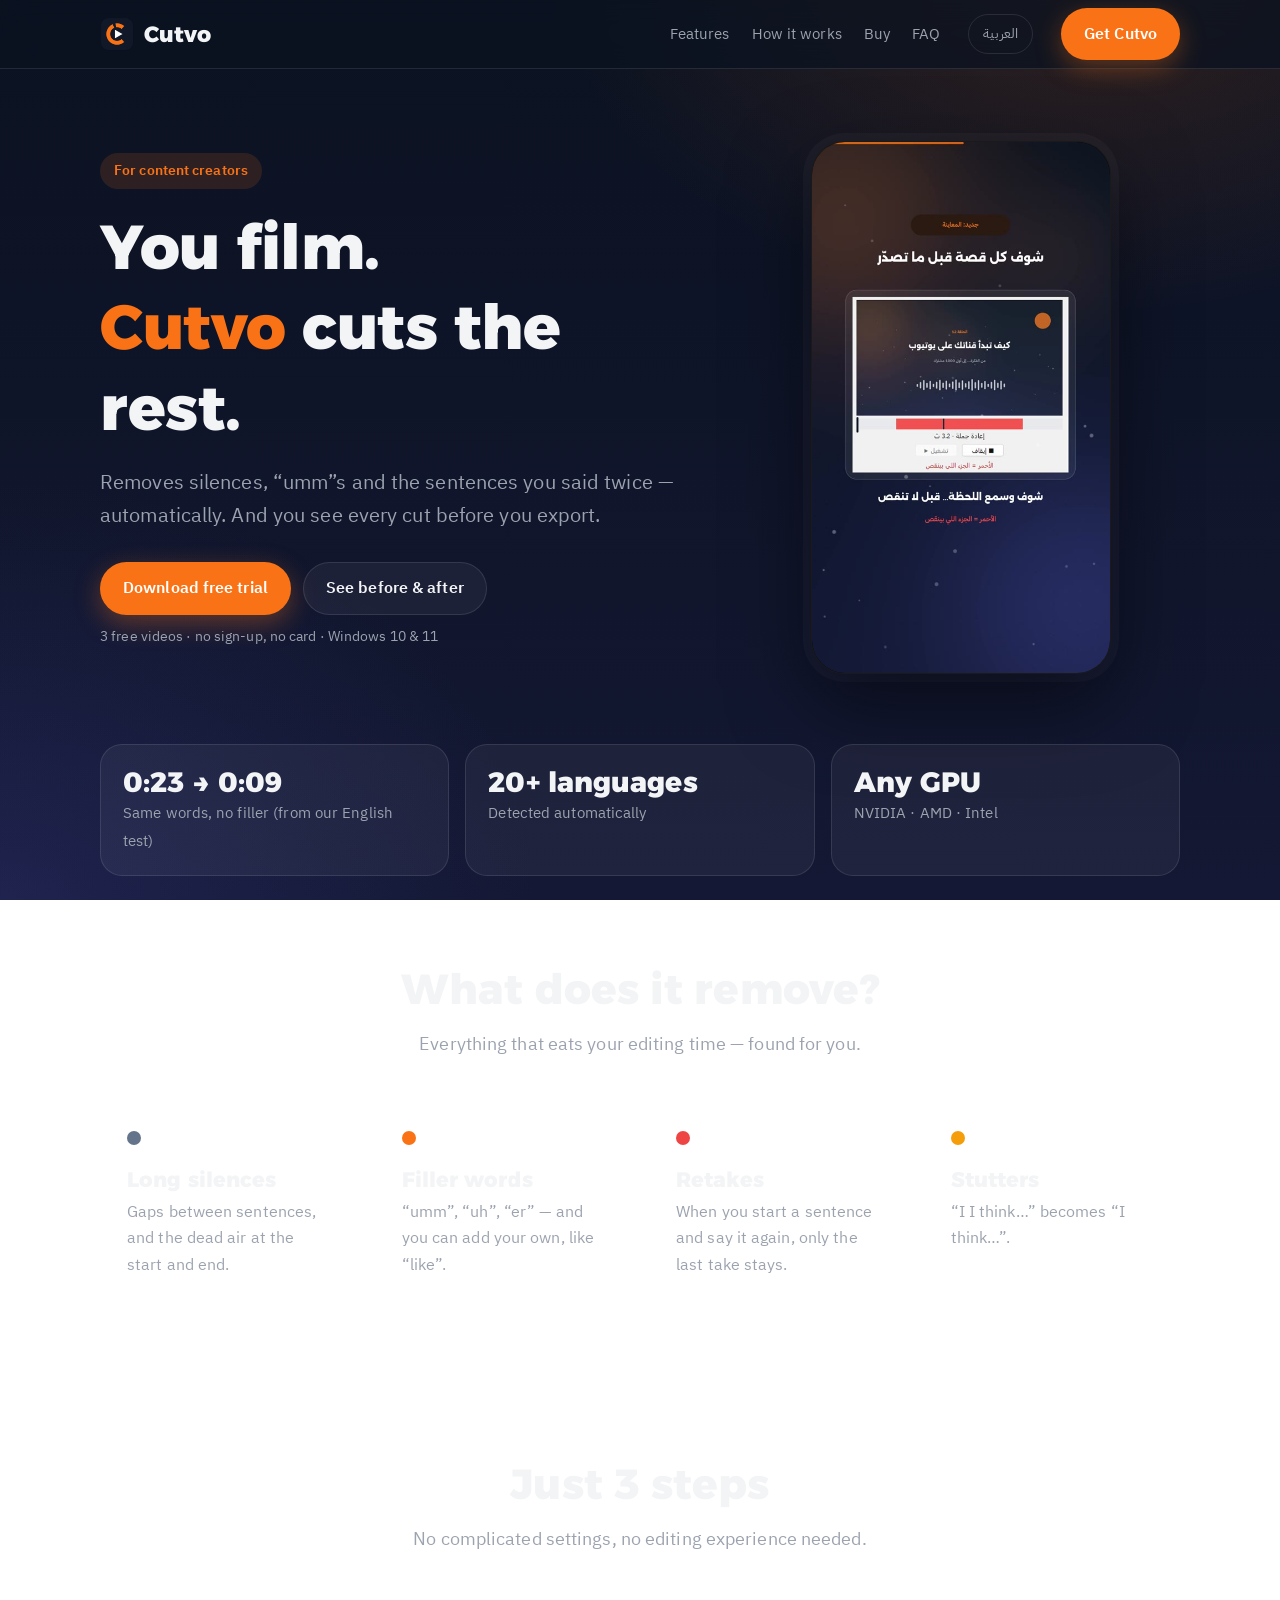
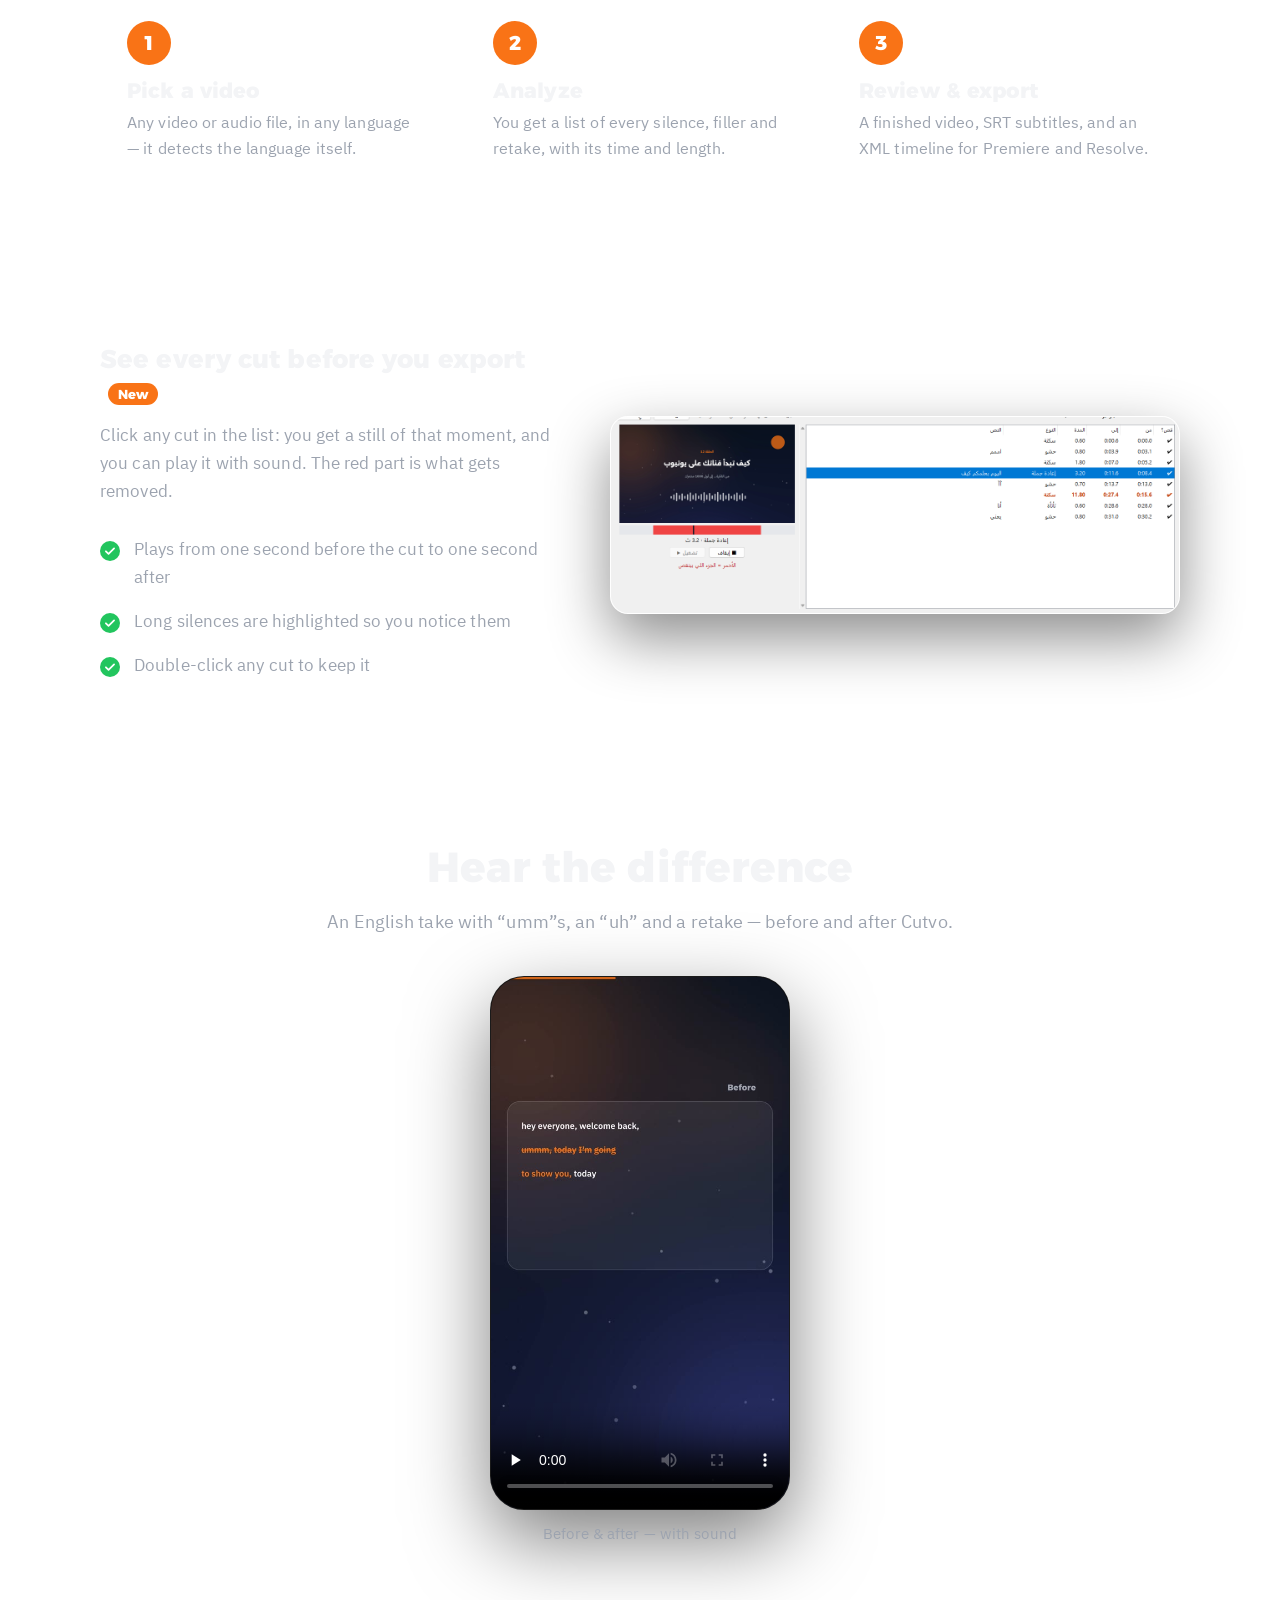
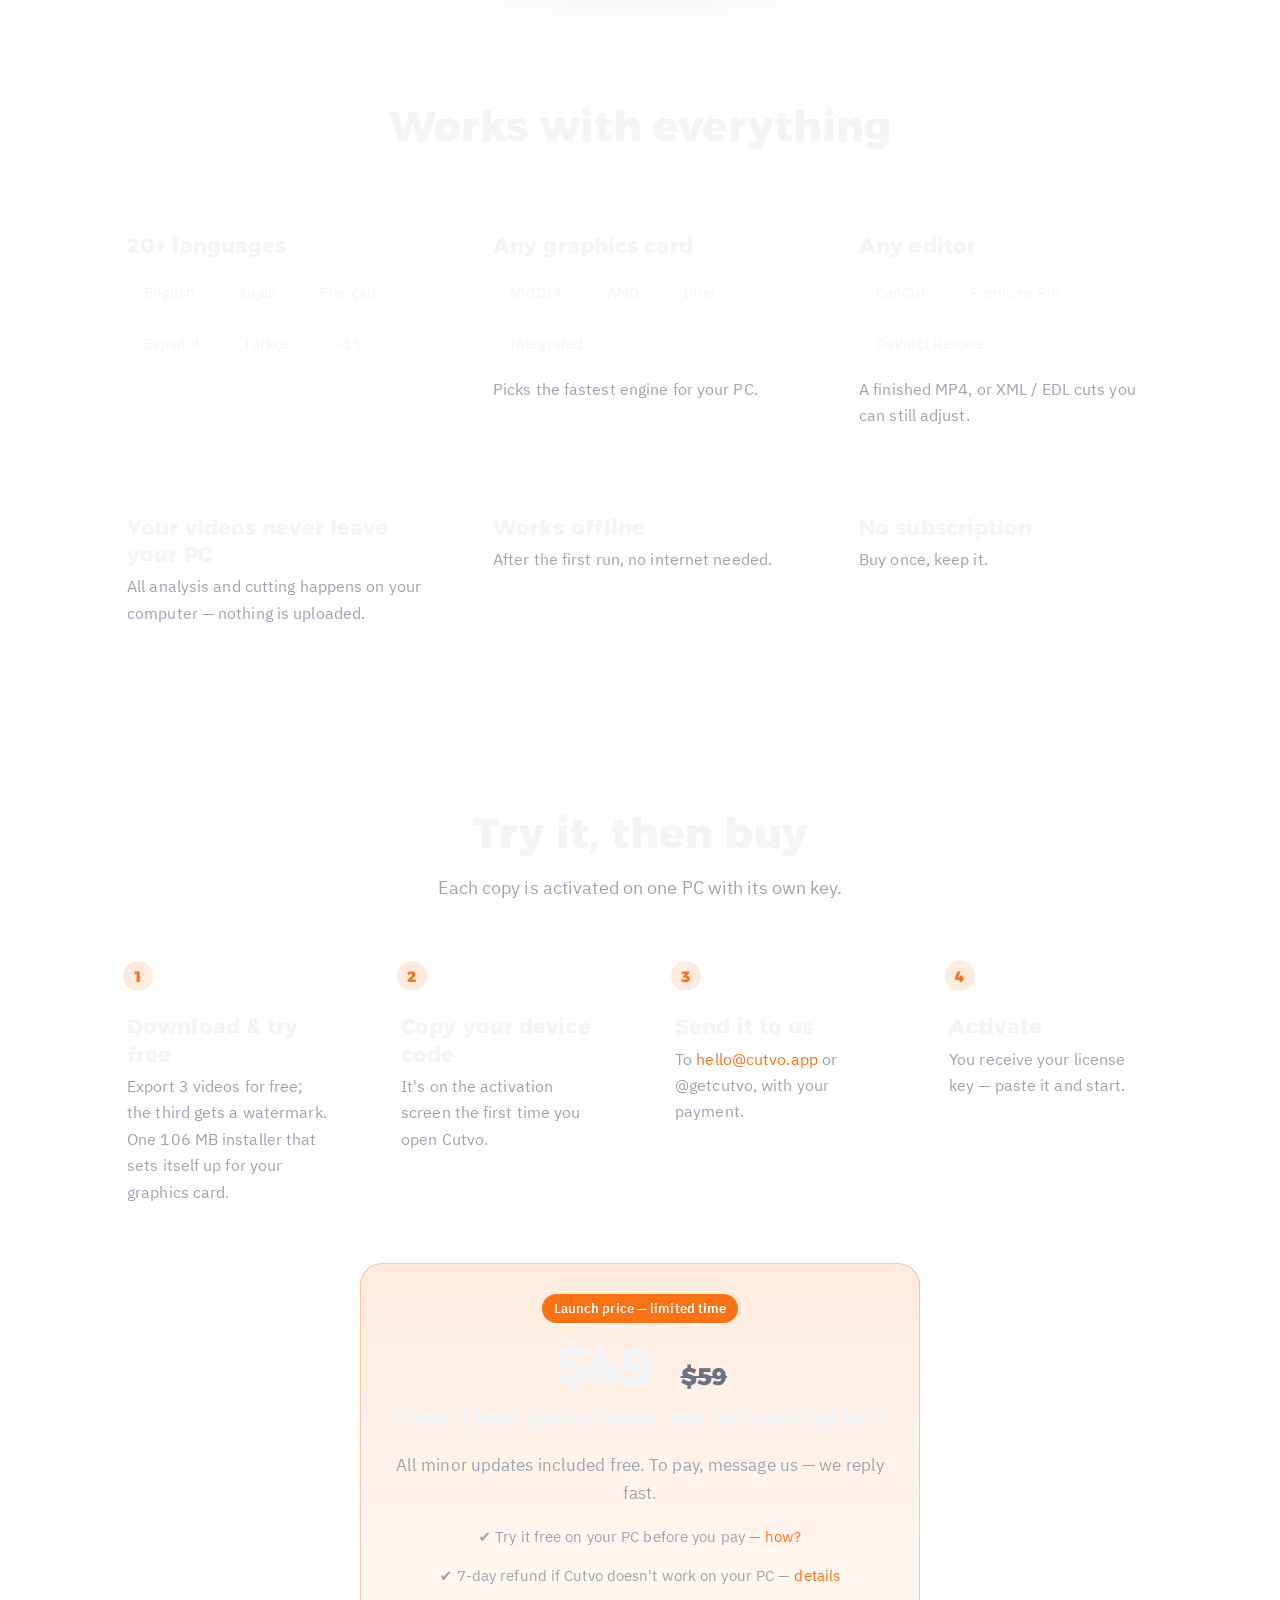
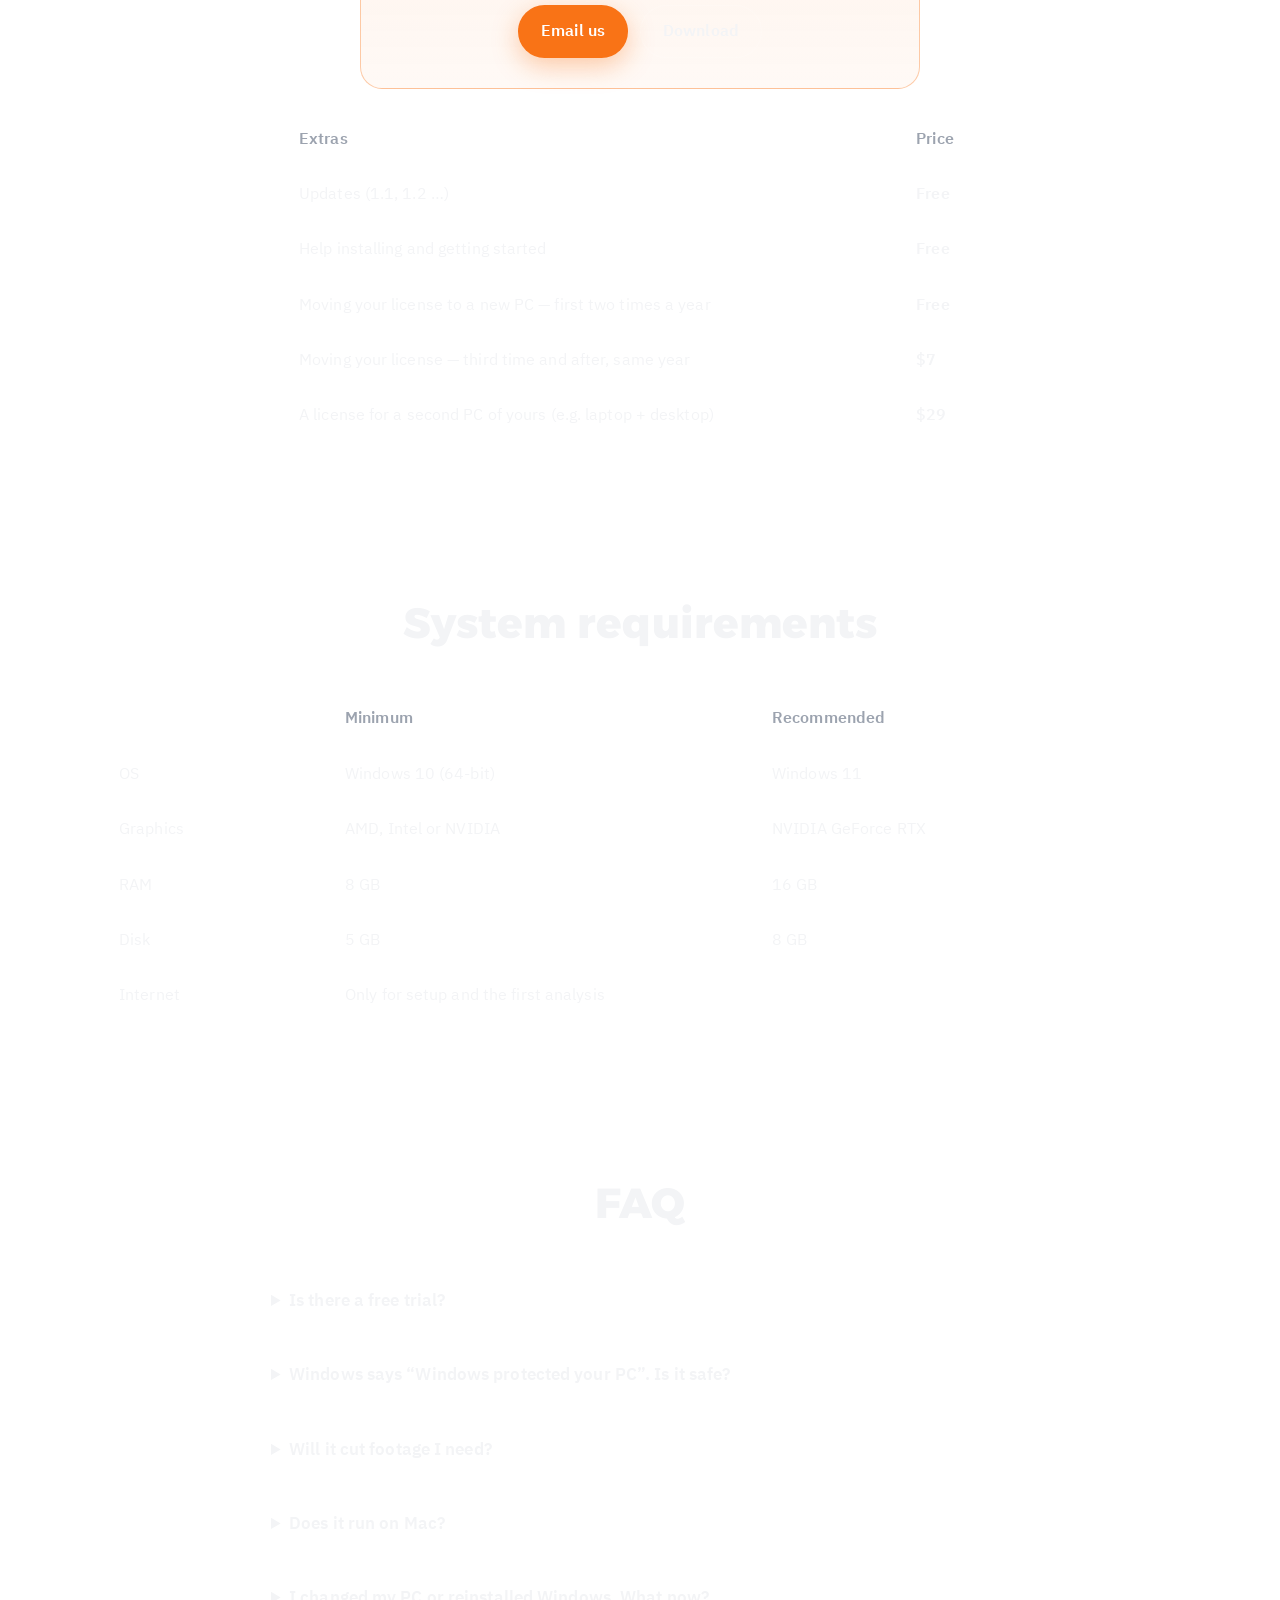
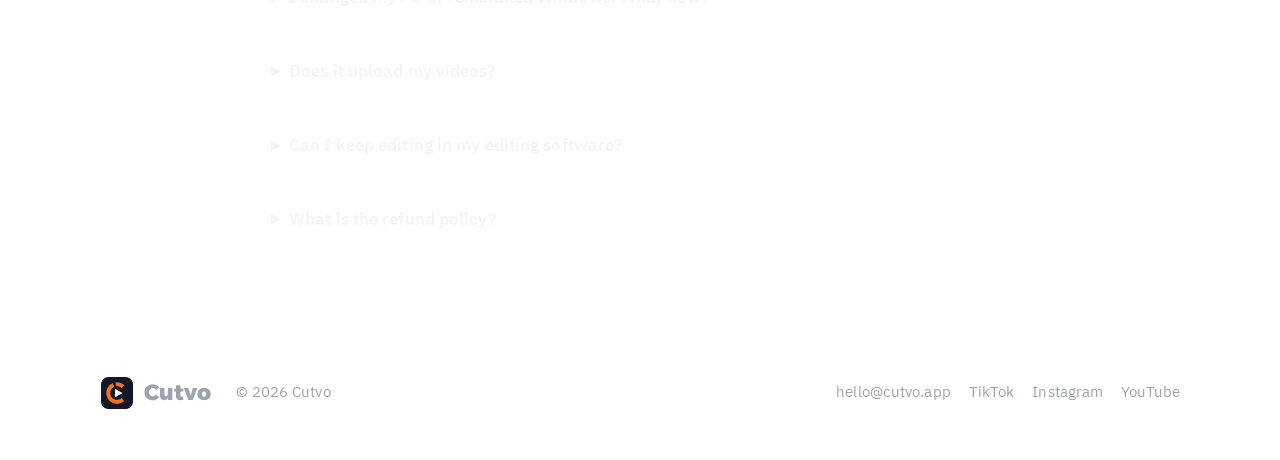
==== commit 31a0b50c: "Add files via upload" ====
--- a/index.html
+++ b/index.html
@@ -48,9 +48,10 @@
         <h1>صوّرت؟<br><span class="orange">Cutvo</span> يقص لك الباقي.</h1>
         <p class="lead">يشيل السكتات و«اممم» والجمل اللي تعيدها من فيديوهاتك تلقائياً — وأنت تشوف كل قصة قبل ما تصدّر.</p>
         <div class="cta">
-          <a class="btn btn-primary" href="#buy">اطلبه الحين</a>
+          <a class="btn btn-primary" href="https://github.com/cutvo/cutvo/releases/latest/download/Cutvo-Setup.exe">حمّل وجرّب مجاناً</a>
           <a class="btn btn-ghost" href="#demo">شوف قبل وبعد</a>
         </div>
+        <p class="muted" style="font-size:14px;margin-top:10px">3 فيديوهات مجاناً · بدون تسجيل ولا بطاقة · ويندوز 10 و 11</p>
       </div>
       <div class="phone">
         <video src="assets/video/cutvo-full.mp4" poster="assets/img/poster-full.jpg" autoplay muted loop playsinline></video>
@@ -142,24 +143,35 @@
   <section id="buy">
     <div class="wrap">
       <div class="head">
-        <h2>كيف تشتري؟</h2>
+        <h2>جرّب، وبعدين اشتري</h2>
         <p>كل نسخة تتفعّل على جهاز واحد بمفتاح خاص فيك.</p>
       </div>
       <div class="buy">
-        <div class="card"><h3>حمّل وثبّت</h3><p>ملف تثبيت واحد (105 ميجا) يختار المناسب لكرتك.</p></div>
+        <div class="card"><h3>حمّل وجرّب مجاناً</h3><p>صدّر 3 فيديوهات ببلاش، والثالث يطلع بعلامة مائية. ملف تثبيت واحد (106 ميجا) يختار المناسب لكرتك.</p></div>
         <div class="card"><h3>انسخ كود جهازك</h3><p>يطلع لك في شاشة التفعيل أول ما تفتح البرنامج.</p></div>
         <div class="card"><h3>أرسله لنا</h3><p>على <a class="orange ltr" href="mailto:hello@cutvo.app">hello@cutvo.app</a> أو <span class="ltr">@getcutvo</span> مع الدفع.</p></div>
         <div class="card"><h3>فعّل</h3><p>يوصلك مفتاح التفعيل، تلصقه وتبدأ.</p></div>
       </div>
       <div class="price">
-        <h3>شراء مرة وحدة</h3>
-        <p class="muted">للسعر وطرق الدفع، راسلنا وبنرد عليك بسرعة.</p>
+        <span class="launch">سعر الإطلاق — لفترة محدودة</span>
+        <div class="amount">149 <small>ريال</small><s>199</s></div>
+        <h3>شراء مرة وحدة، بدون اشتراك</h3>
+        <p class="muted">يشمل كل التحديثات الصغيرة مجاناً. للدفع، راسلنا وبنرد عليك بسرعة.</p>
+        <p class="muted" style="font-size:15px;margin-top:6px">✔ جرّبه مجاناً على جهازك قبل ما تدفع — <a class="orange" href="#trial">كيف؟</a></p>
         <p class="muted" style="font-size:15px;margin-top:6px">✔ ضمان استرجاع خلال 7 أيام إذا البرنامج ما اشتغل على جهازك — <a class="orange" href="#refund">التفاصيل</a></p>
         <div class="cta" style="justify-content:center;margin-top:16px">
           <a class="btn btn-primary" href="mailto:hello@cutvo.app?subject=%D8%B7%D9%84%D8%A8%20Cutvo">راسلنا بالإيميل</a>
           <a class="btn btn-ghost" id="download" href="https://github.com/cutvo/cutvo/releases/latest/download/Cutvo-Setup.exe">تحميل البرنامج</a>
         </div>
       </div>
+      <table class="extras">
+        <tr><th>خدمات إضافية</th><th>السعر</th></tr>
+        <tr><td>التحديثات (<span class="ltr">1.1, 1.2 …</span>)</td><td>مجاناً</td></tr>
+        <tr><td>مساعدة في التثبيت والتشغيل</td><td>مجاناً</td></tr>
+        <tr><td>نقل الترخيص لجهاز جديد — أول مرتين في السنة</td><td>مجاناً</td></tr>
+        <tr><td>نقل الترخيص — المرة الثالثة وما بعدها في نفس السنة</td><td>25 ريال</td></tr>
+        <tr><td>ترخيص لجهاز ثاني لنفس الشخص (مثلاً لابتوب + كمبيوتر)</td><td>99 ريال</td></tr>
+      </table>
     </div>
   </section>
 
@@ -180,10 +192,17 @@
   <section id="faq">
     <div class="wrap" style="max-width:820px">
       <div class="head"><h2>أسئلة شائعة</h2></div>
+      <details id="trial"><summary>فيه تجربة مجانية؟</summary><p>إيه. حمّل البرنامج وثبّته، وتقدر تستخدمه بدون مفتاح:</p>
+        <ul class="ticks">
+          <li>تحلّل وتشوف القصات وتعاينها <b>بدون حد</b>.</li>
+          <li>تصدّر <b>3 فيديوهات مجاناً</b> — الأول والثاني كاملين، والثالث يطلع بعلامة Cutvo المائية.</li>
+          <li>إذا صدّرت نفس الفيديو مرة ثانية ما ينحسب.</li>
+          <li>إذا عجبك، أرسل لنا كود جهازك من زر «فعّل البرنامج» ونرسل لك المفتاح.</li>
+        </ul></details>
       <details><summary>ويندوز يقول «Windows protected your PC»، هل البرنامج آمن؟</summary><p>إيه. الرسالة تطلع لأن البرنامج جديد. اضغط «More info» ثم «Run anyway».</p></details>
       <details><summary>هل يقص لقطات أحتاجها؟</summary><p>Cutvo يقترح القصات بس — وأنت تشوف كل قصة بالمعاينة، وتلغي أي وحدة ما تبيها قبل التصدير.</p></details>
       <details><summary>يشتغل على ماك؟</summary><p>حالياً ويندوز 10 و 11 فقط.</p></details>
-      <details><summary>غيّرت جهازي أو فرمت، وش أسوي؟</summary><p>أرسل لنا كود الجهاز الجديد، ونعطيك مفتاح له. وأول ما يتفعّل الجهاز الجديد، <b>ينلغي المفتاح القديم تلقائياً</b> ويوقف البرنامج على الجهاز القديم أول ما يتصل بالإنترنت — يعني الترخيص يشتغل على جهاز واحد بس، وما ينفع تشغيله على جهازين. النقل مجاني مرتين في السنة، وبعدها برسوم بسيطة.</p></details>
+      <details><summary>غيّرت جهازي أو فرمت، وش أسوي؟</summary><p>أرسل لنا كود الجهاز الجديد، ونعطيك مفتاح له. وأول ما يتفعّل الجهاز الجديد، <b>ينلغي المفتاح القديم تلقائياً</b> ويوقف البرنامج على الجهاز القديم أول ما يتصل بالإنترنت — يعني الترخيص يشتغل على جهاز واحد بس، وما ينفع تشغيله على جهازين. النقل مجاني مرتين في السنة، وبعدها 25 ريال للمرة.</p></details>
       <details><summary>هل يرفع فيديوهاتي لأي مكان؟</summary><p>لا. كل شي يصير على جهازك. الإنترنت يحتاجه البرنامج بس أول مرة عشان ينزّل نموذج التعرّف على الكلام.</p></details>
       <details><summary>أقدر أكمل المونتاج في برنامج المونتاج اللي أستخدمه؟</summary><p>أكيد. Cutvo يصدّر لك:</p>
         <ul class="ticks">
@@ -195,7 +214,7 @@
         <ul class="ticks">
           <li>مع الاسترجاع <b>ينلغي مفتاح التفعيل</b>، ويوقف البرنامج على جهازك.</li>
           <li>ما يشمل الاسترجاع تغيير الرأي بعد ما يشتغل البرنامج، ولا الطلبات بعد 7 أيام.</li>
-          <li>قبل الشراء، شيّك على متطلبات الجهاز وشوف فيديو النتيجة في هذي الصفحة.</li>
+          <li>قبل الشراء، جرّب البرنامج مجاناً على جهازك وتأكد إنه يشتغل.</li>
         </ul></details>
     </div>
   </section>
--- a/assets/site.css
+++ b/assets/site.css
@@ -96,6 +96,12 @@
 .price { margin: 30px auto 0; max-width: 560px; text-align: center; padding: 30px; border-radius: var(--radius);
          background: linear-gradient(180deg, rgba(249,115,22,.14), rgba(249,115,22,.04)); border: 1px solid rgba(249,115,22,.35); }
 .price h3 { font-size: 26px; }
+.amount { font: 900 54px/1.1 "Alexandria", sans-serif; color: var(--text); margin: 14px 0 4px; }
+.amount small { font-size: 20px; font-weight: 700; color: var(--muted); }
+.amount s { font-size: 24px; color: var(--dim); font-weight: 700; margin-inline-start: 10px; }
+.launch { display: inline-block; padding: 4px 12px; border-radius: 999px; background: var(--orange); color: #fff; font-size: 13px; font-weight: 700; }
+.extras { max-width: 720px; margin: 22px auto 0; }
+.extras td:last-child { white-space: nowrap; color: var(--text); font-weight: 600; }
 
 table { width: 100%; border-collapse: collapse; overflow: hidden; border-radius: var(--radius); background: var(--card); border: 1px solid var(--line); }
 th, td { padding: 14px 18px; text-align: start; border-bottom: 1px solid var(--line); font-size: 16px; }
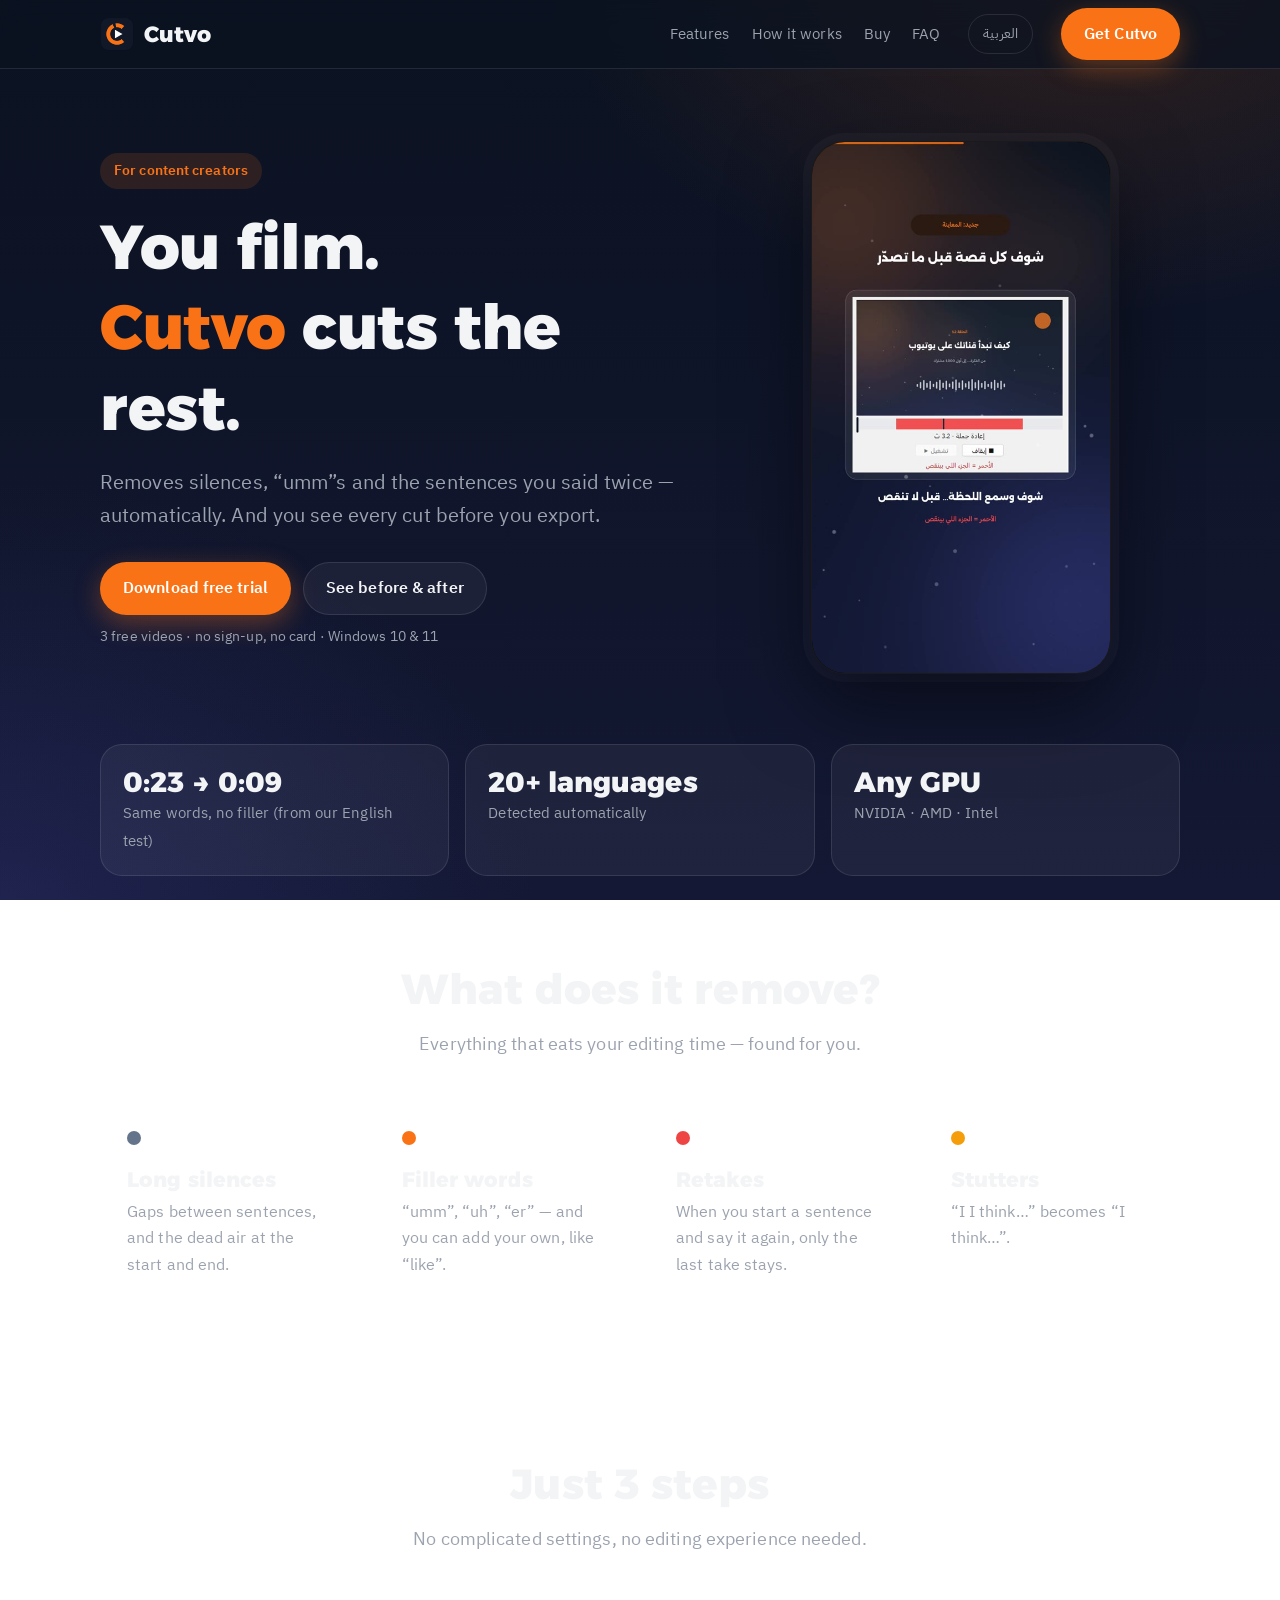
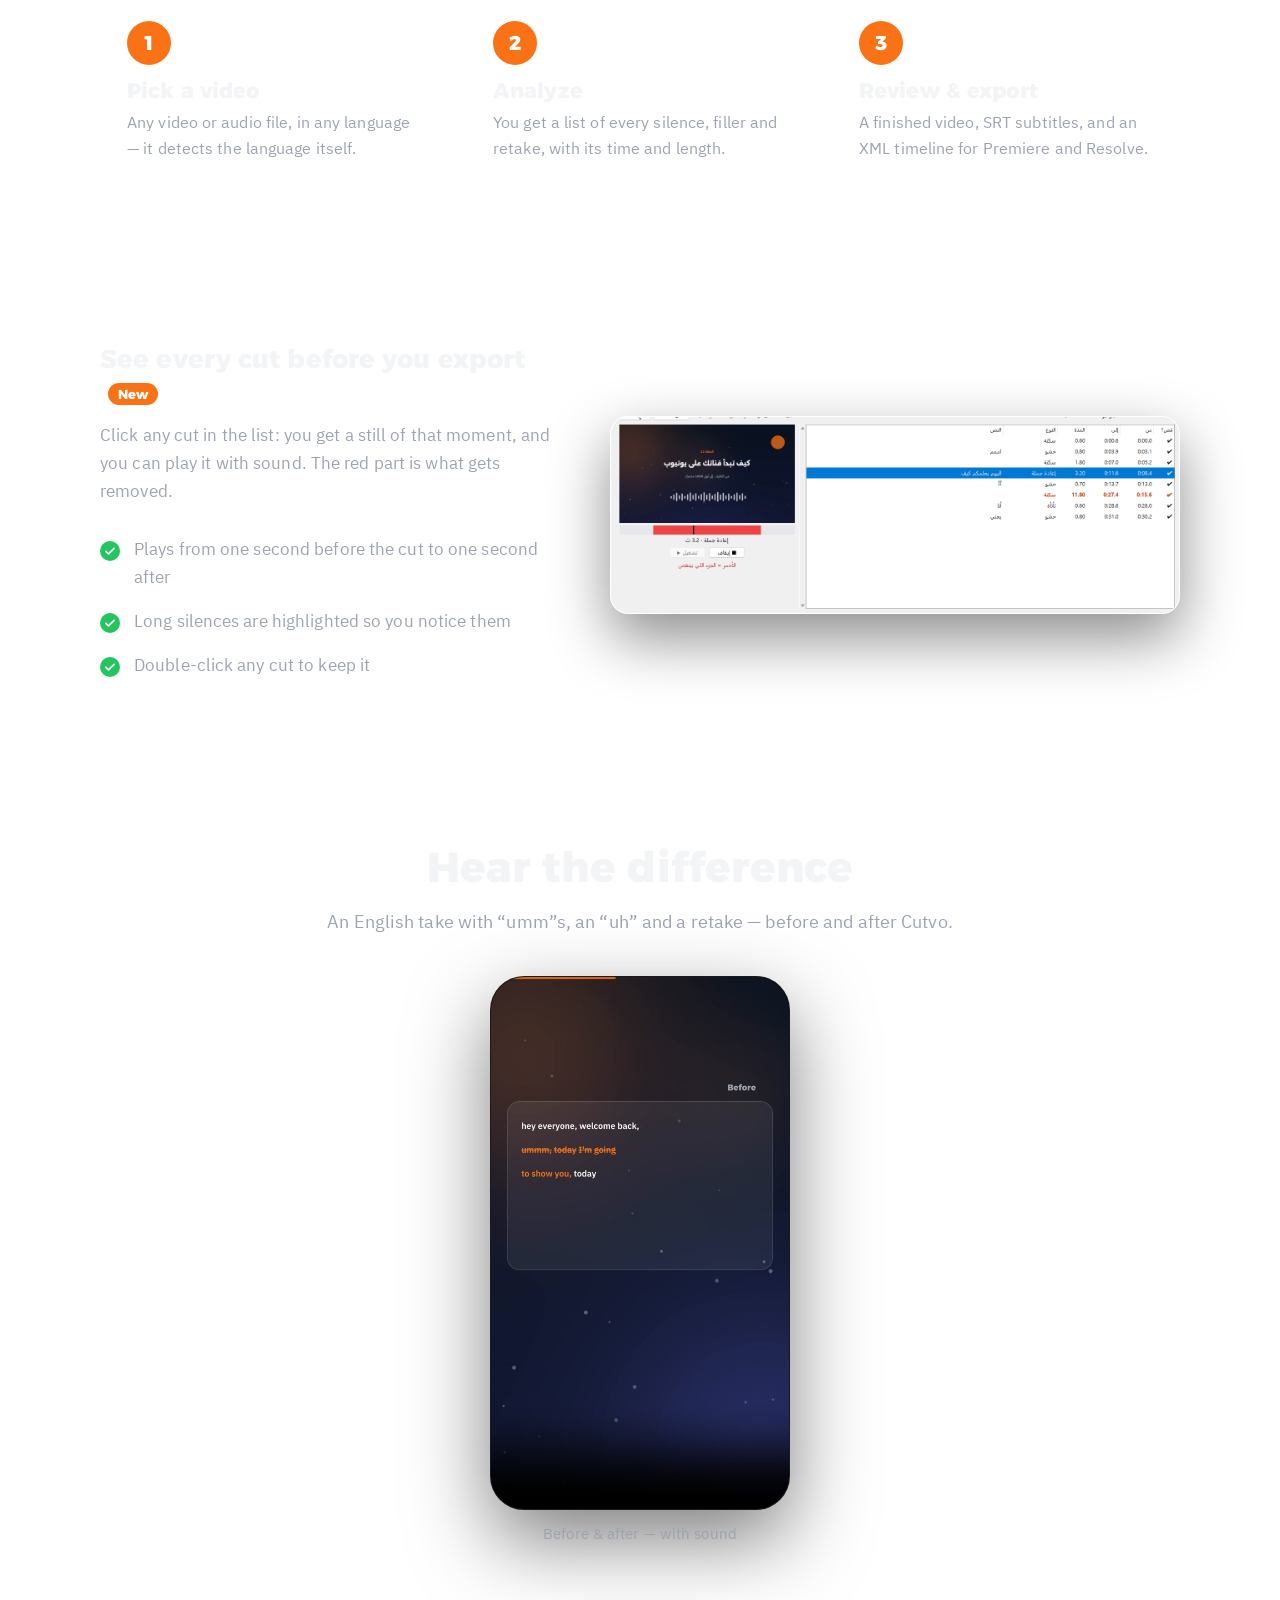
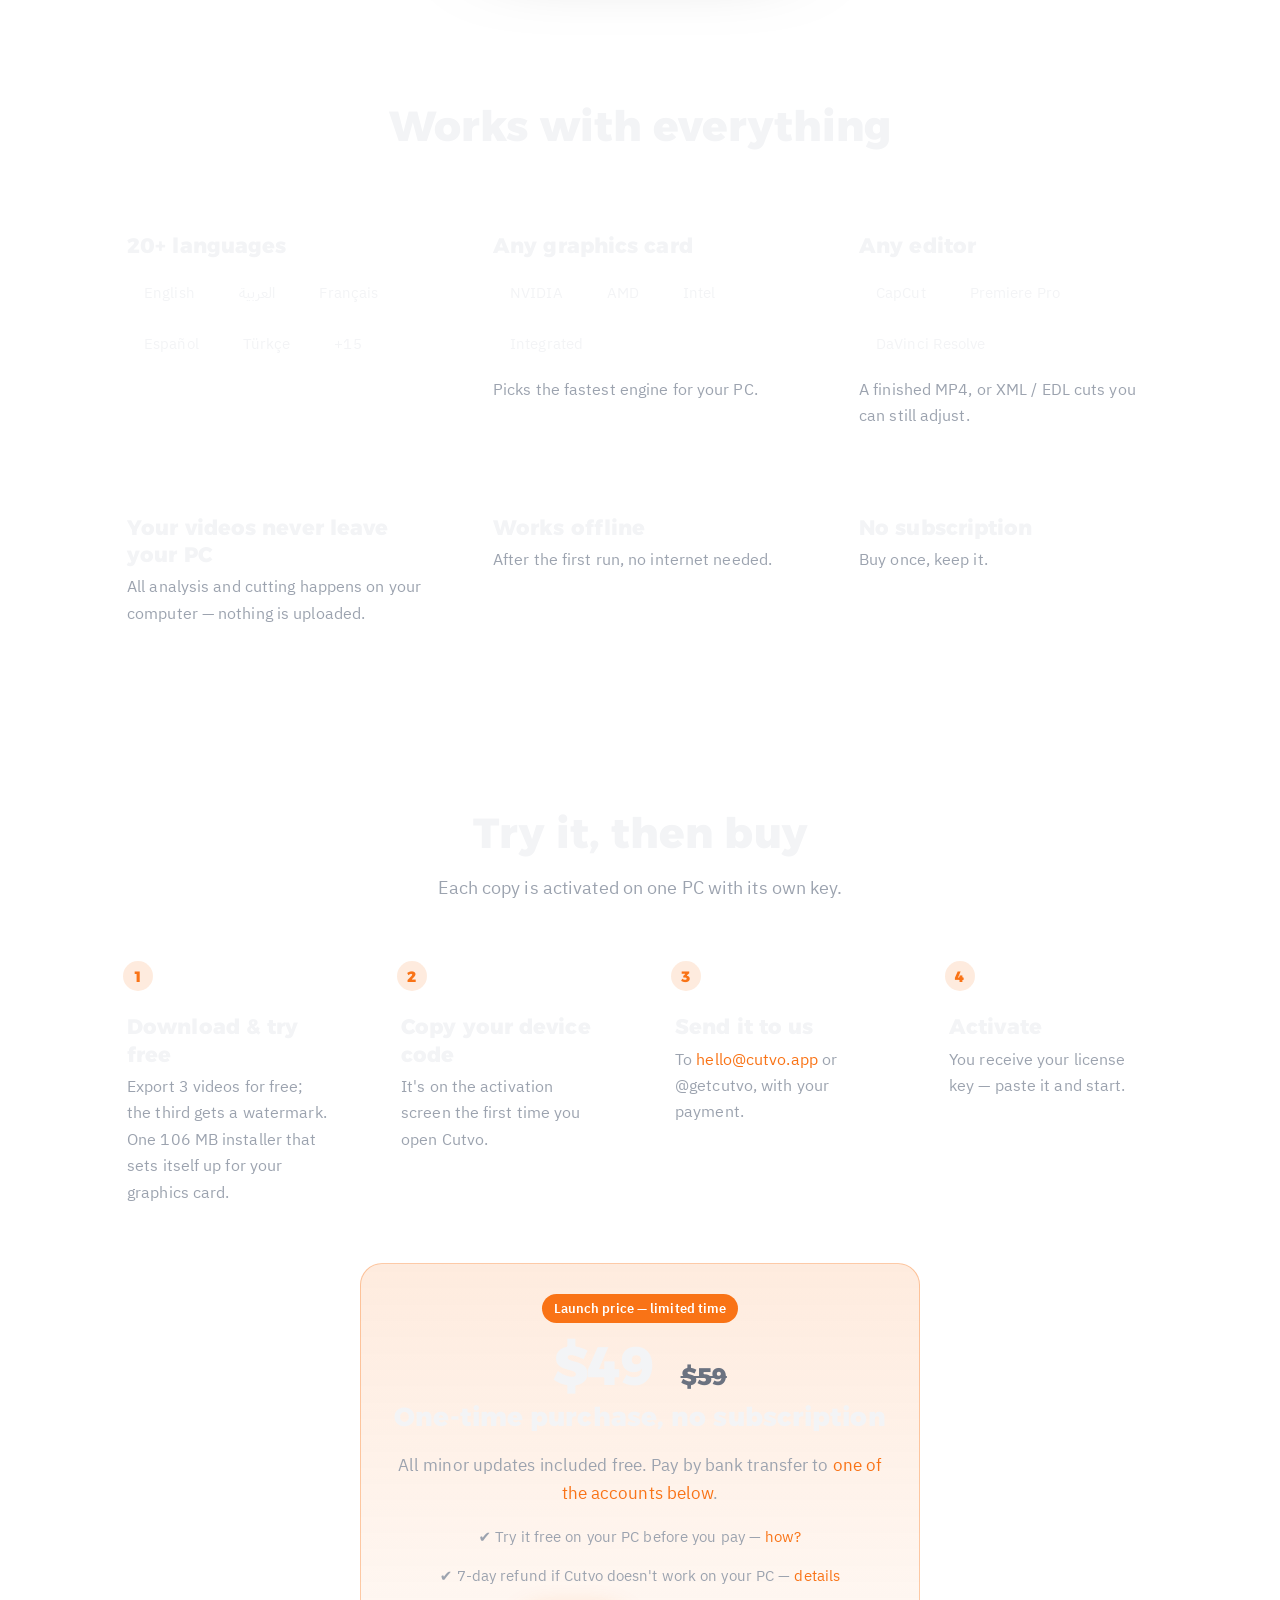
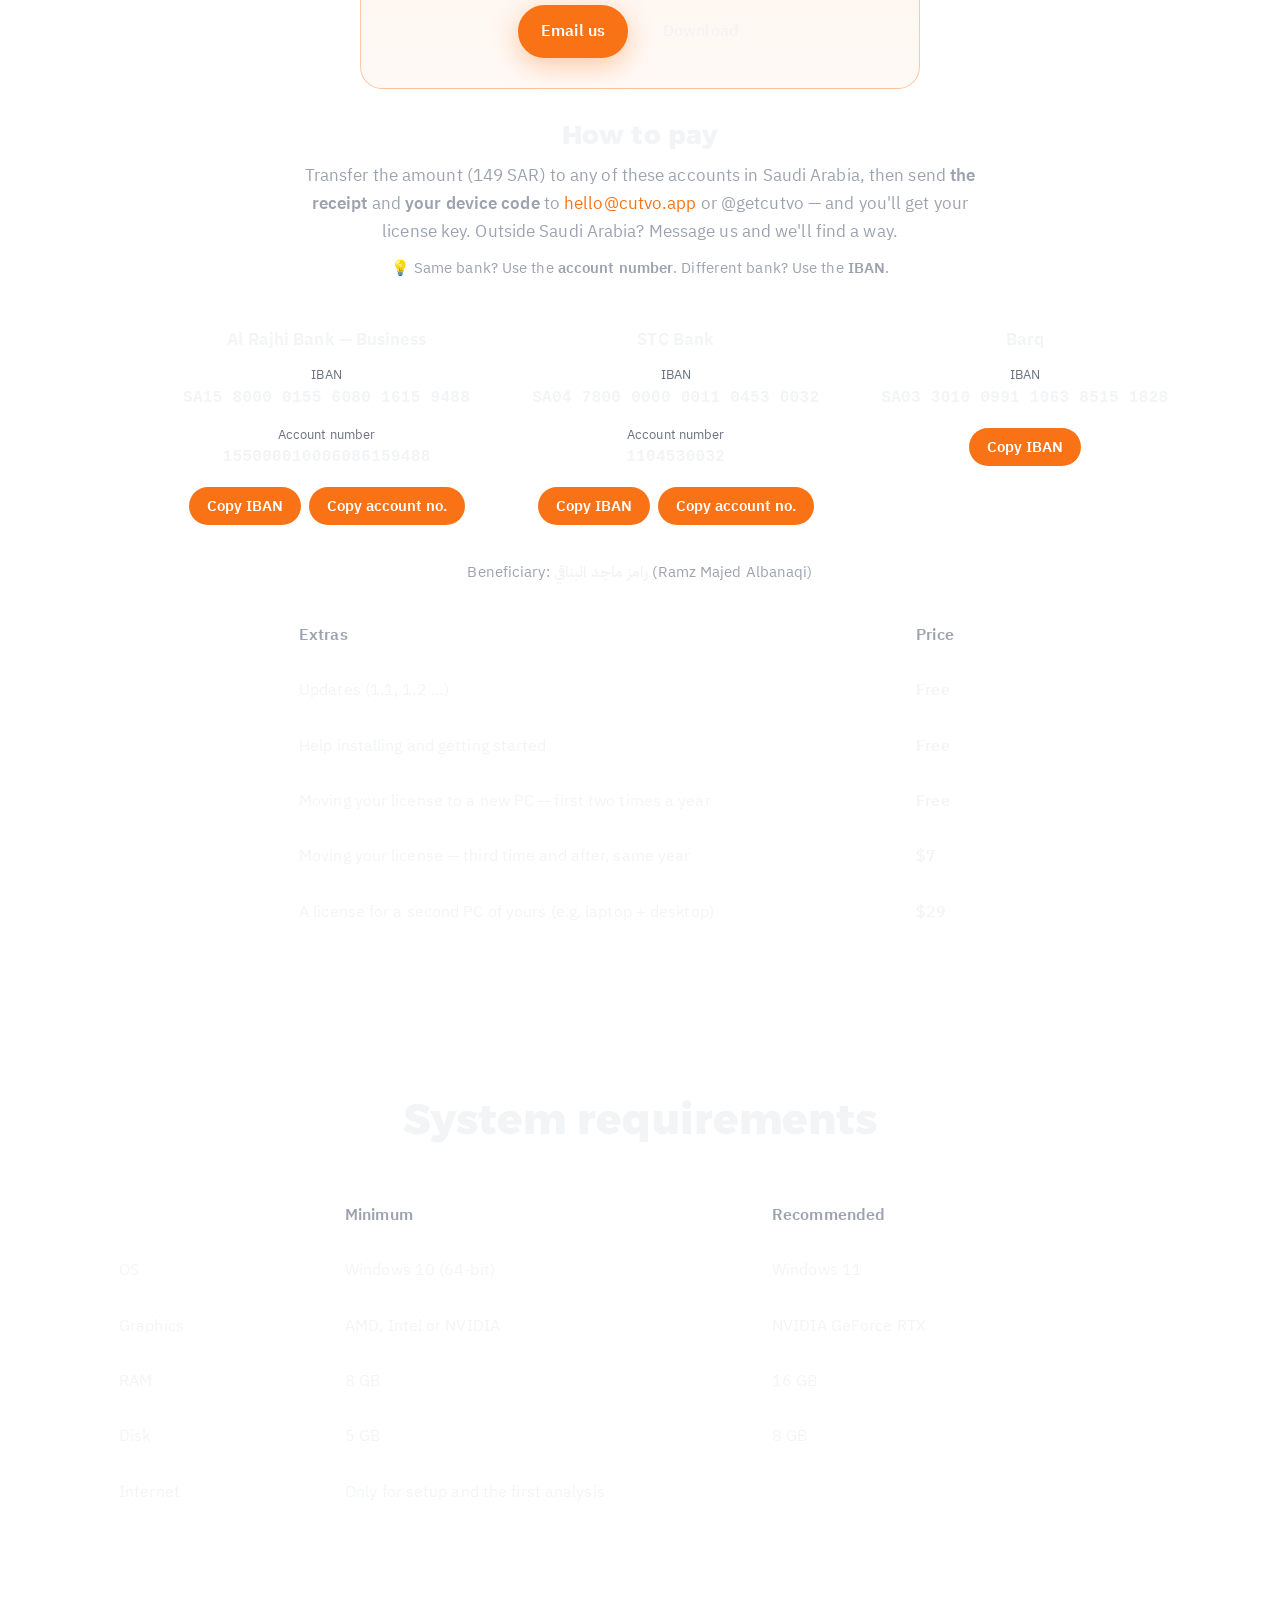
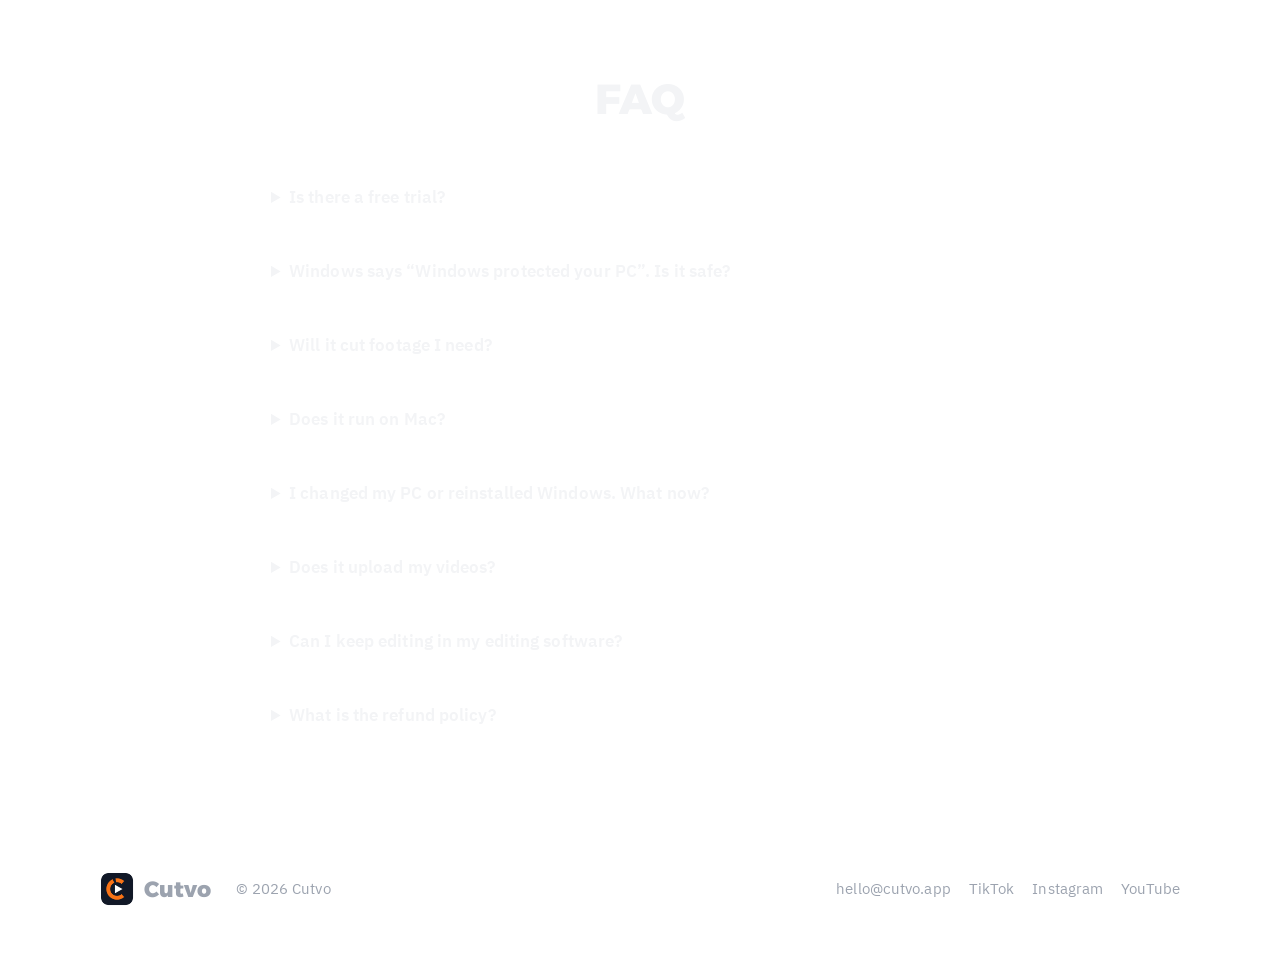
==== commit 707e9e2e: "Add files via upload" ====
--- a/index.html
+++ b/index.html
@@ -156,13 +156,24 @@
         <span class="launch">سعر الإطلاق — لفترة محدودة</span>
         <div class="amount">149 <small>ريال</small><s>199</s></div>
         <h3>شراء مرة وحدة، بدون اشتراك</h3>
-        <p class="muted">يشمل كل التحديثات الصغيرة مجاناً. للدفع، راسلنا وبنرد عليك بسرعة.</p>
+        <p class="muted">يشمل كل التحديثات الصغيرة مجاناً. ادفع بتحويل بنكي على أي حساب من <a class="orange" href="#pay">الحسابات تحت</a>.</p>
         <p class="muted" style="font-size:15px;margin-top:6px">✔ جرّبه مجاناً على جهازك قبل ما تدفع — <a class="orange" href="#trial">كيف؟</a></p>
         <p class="muted" style="font-size:15px;margin-top:6px">✔ ضمان استرجاع خلال 7 أيام إذا البرنامج ما اشتغل على جهازك — <a class="orange" href="#refund">التفاصيل</a></p>
         <div class="cta" style="justify-content:center;margin-top:16px">
           <a class="btn btn-primary" href="mailto:hello@cutvo.app?subject=%D8%B7%D9%84%D8%A8%20Cutvo">راسلنا بالإيميل</a>
           <a class="btn btn-ghost" id="download" href="https://github.com/cutvo/cutvo/releases/latest/download/Cutvo-Setup.exe">تحميل البرنامج</a>
         </div>
+      </div>
+      <div class="pay" id="pay">
+        <h3>طرق الدفع</h3>
+        <p class="muted">حوّل المبلغ على أي حساب من هذي، وبعدها أرسل <b>صورة الإيصال</b> و<b>كود جهازك</b> على <a class="orange ltr" href="mailto:hello@cutvo.app">hello@cutvo.app</a> أو <span class="ltr">@getcutvo</span> — ويوصلك مفتاح التفعيل.</p>
+        <p class="muted" style="font-size:15px">💡 إذا تحوّل من نفس البنك استخدم <b>رقم الحساب</b>، ومن بنك ثاني استخدم <b>الآيبان</b>.</p>
+        <div class="accounts">
+          <div class="acct"><h4>مصرف الراجحي — أعمال</h4><small>الآيبان</small><code class="ltr">SA15 8000 0155 6080 1615 9488</code><small>رقم الحساب</small><code class="ltr">155000010006086159488</code><button class="copy" data-iban="SA1580000155608016159488">نسخ الآيبان</button> <button class="copy" data-iban="155000010006086159488">نسخ رقم الحساب</button></div>
+          <div class="acct"><h4>بنك STC</h4><small>الآيبان</small><code class="ltr">SA04 7800 0000 0011 0453 0032</code><small>رقم الحساب</small><code class="ltr">1104530032</code><button class="copy" data-iban="SA0478000000001104530032">نسخ الآيبان</button> <button class="copy" data-iban="1104530032">نسخ رقم الحساب</button></div>
+          <div class="acct"><h4>برق</h4><small>الآيبان</small><code class="ltr">SA03 3010 0991 1063 8515 1828</code><button class="copy" data-iban="SA0330100991106385151828">نسخ الآيبان</button></div>
+        </div>
+        <p class="muted" style="font-size:15px;margin-top:12px">اسم المستفيد: <b style="color:var(--text)">رامز ماجد البناقي</b></p>
       </div>
       <table class="extras">
         <tr><th>خدمات إضافية</th><th>السعر</th></tr>
@@ -237,6 +248,15 @@
   document.querySelectorAll("[data-lang]").forEach(function (a) {
     a.addEventListener("click", function () { try { localStorage.setItem("cutvo-lang", a.dataset.lang); } catch (e) {} });
   });
+  document.querySelectorAll(".copy").forEach(function (b) {
+    var label = b.textContent;
+    b.addEventListener("click", function () {
+      navigator.clipboard.writeText(b.dataset.iban).then(function () {
+        b.textContent = "تم النسخ ✓"; b.classList.add("done");
+        setTimeout(function () { b.textContent = label; b.classList.remove("done"); }, 1800);
+      });
+    });
+  });
 </script>
 </body>
 </html>
--- a/assets/site.css
+++ b/assets/site.css
@@ -100,6 +100,19 @@
 .amount small { font-size: 20px; font-weight: 700; color: var(--muted); }
 .amount s { font-size: 24px; color: var(--dim); font-weight: 700; margin-inline-start: 10px; }
 .launch { display: inline-block; padding: 4px 12px; border-radius: 999px; background: var(--orange); color: #fff; font-size: 13px; font-weight: 700; }
+.pay { max-width: 960px; margin: 30px auto 0; text-align: center; }
+.pay h3 { font-size: 26px; }
+.pay > p { max-width: 680px; margin: 10px auto 0; }
+.accounts { display: grid; grid-template-columns: repeat(3, 1fr); gap: 16px; margin-top: 22px; }
+.acct { padding: 22px; border-radius: var(--radius); background: var(--card); border: 1px solid var(--line); }
+.acct h4 { margin: 0 0 10px; font-size: 17px; }
+.acct code { display: block; direction: ltr; font: 600 16px/1.5 ui-monospace, Consolas, monospace; color: var(--text);
+             letter-spacing: .3px; margin-bottom: 14px; white-space: nowrap; }
+.acct small { display: block; color: var(--dim); font-size: 13px; }
+.acct .copy { margin: 4px 2px 0; }
+.copy { font: 600 15px "Plex Arabic", sans-serif; color: #fff; background: var(--orange); border: 0; border-radius: 999px;
+        padding: 8px 18px; cursor: pointer; }
+.copy.done { background: var(--green); }
 .extras { max-width: 720px; margin: 22px auto 0; }
 .extras td:last-child { white-space: nowrap; color: var(--text); font-weight: 600; }
 
@@ -124,11 +137,12 @@
   .hero p.lead { margin-inline: auto; }
   .cta { justify-content: center; }
   .g4, .buy { grid-template-columns: repeat(2, 1fr); }
+  .accounts { grid-template-columns: 1fr; max-width: 460px; margin-inline: auto; }
   .g3 { grid-template-columns: 1fr; }
 }
 @media (max-width: 560px) {
   body { font-size: 16px; }
-  .g4, .g2, .buy, .stats { grid-template-columns: 1fr; }
+  .g4, .g2, .buy, .stats, .accounts { grid-template-columns: 1fr; }
   .bar .btn { padding: 9px 16px; font-size: 14px; }
   section { padding: 56px 0; }
 }
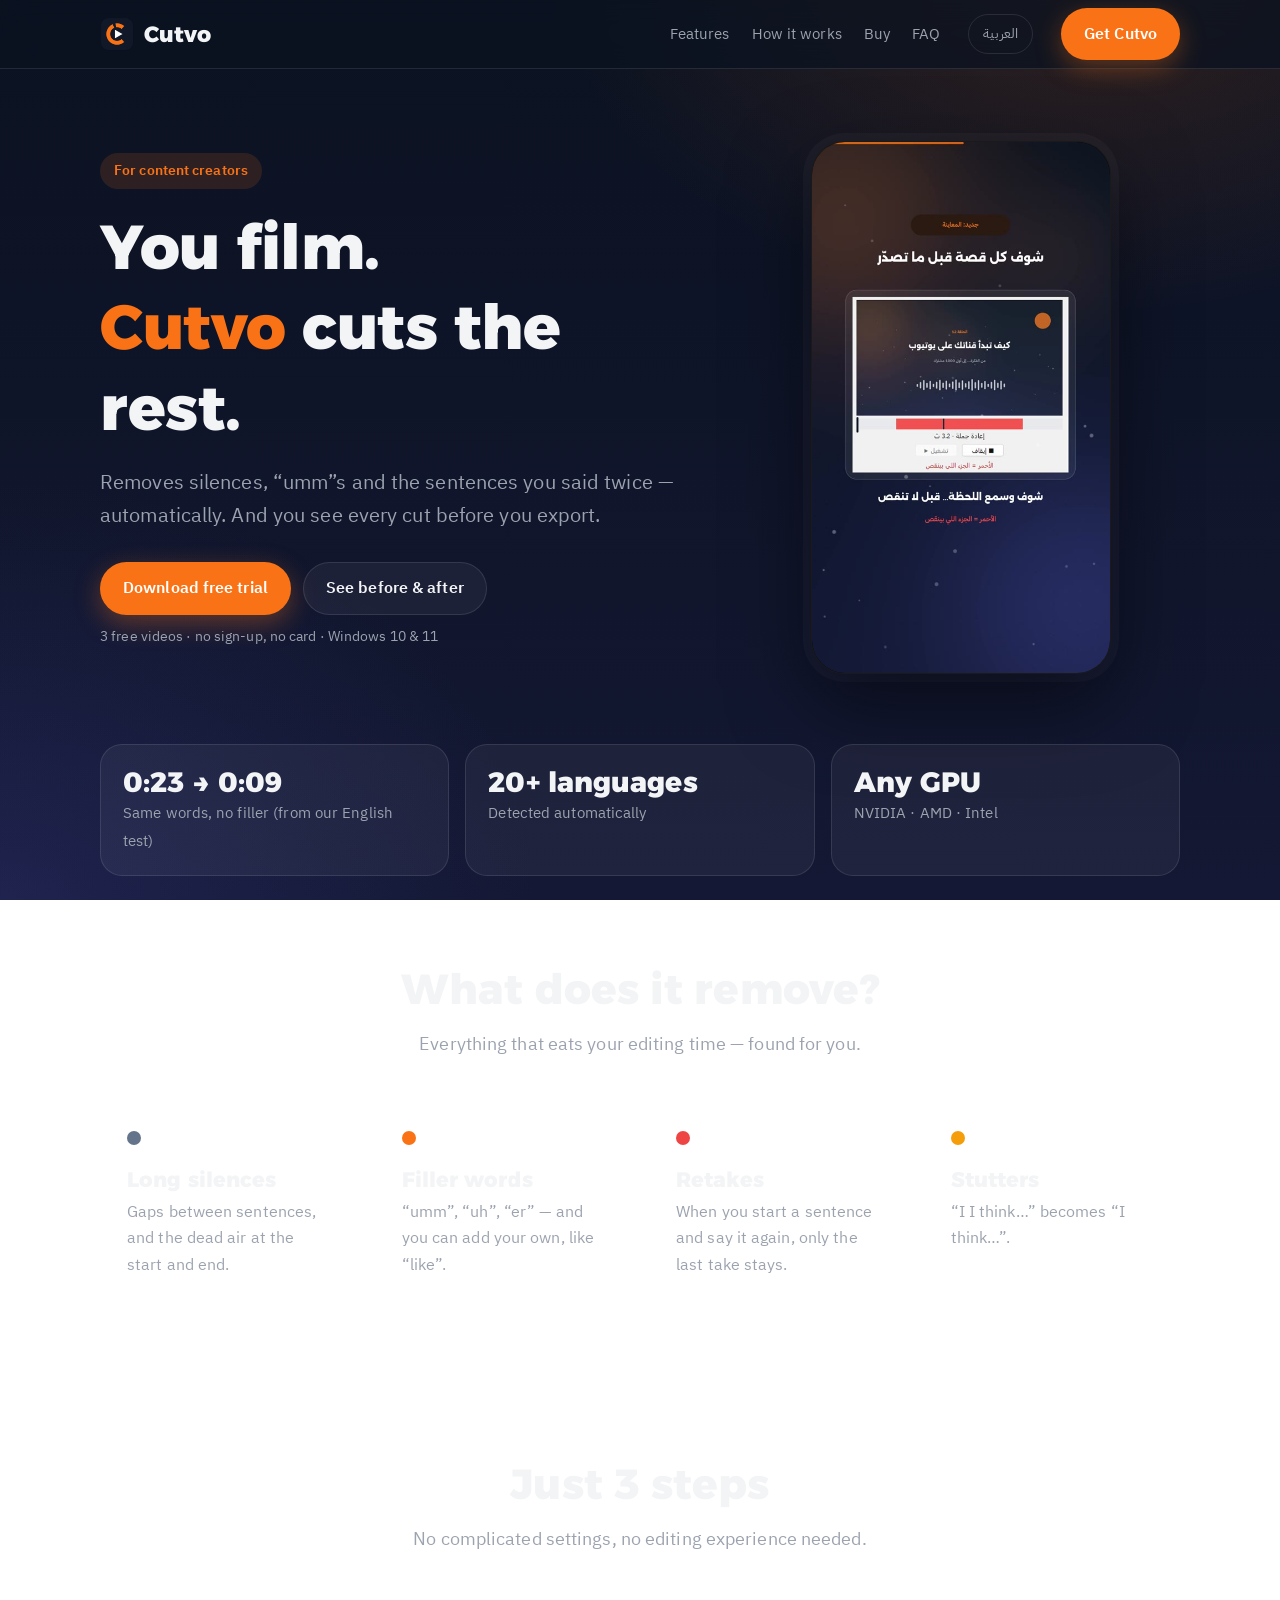
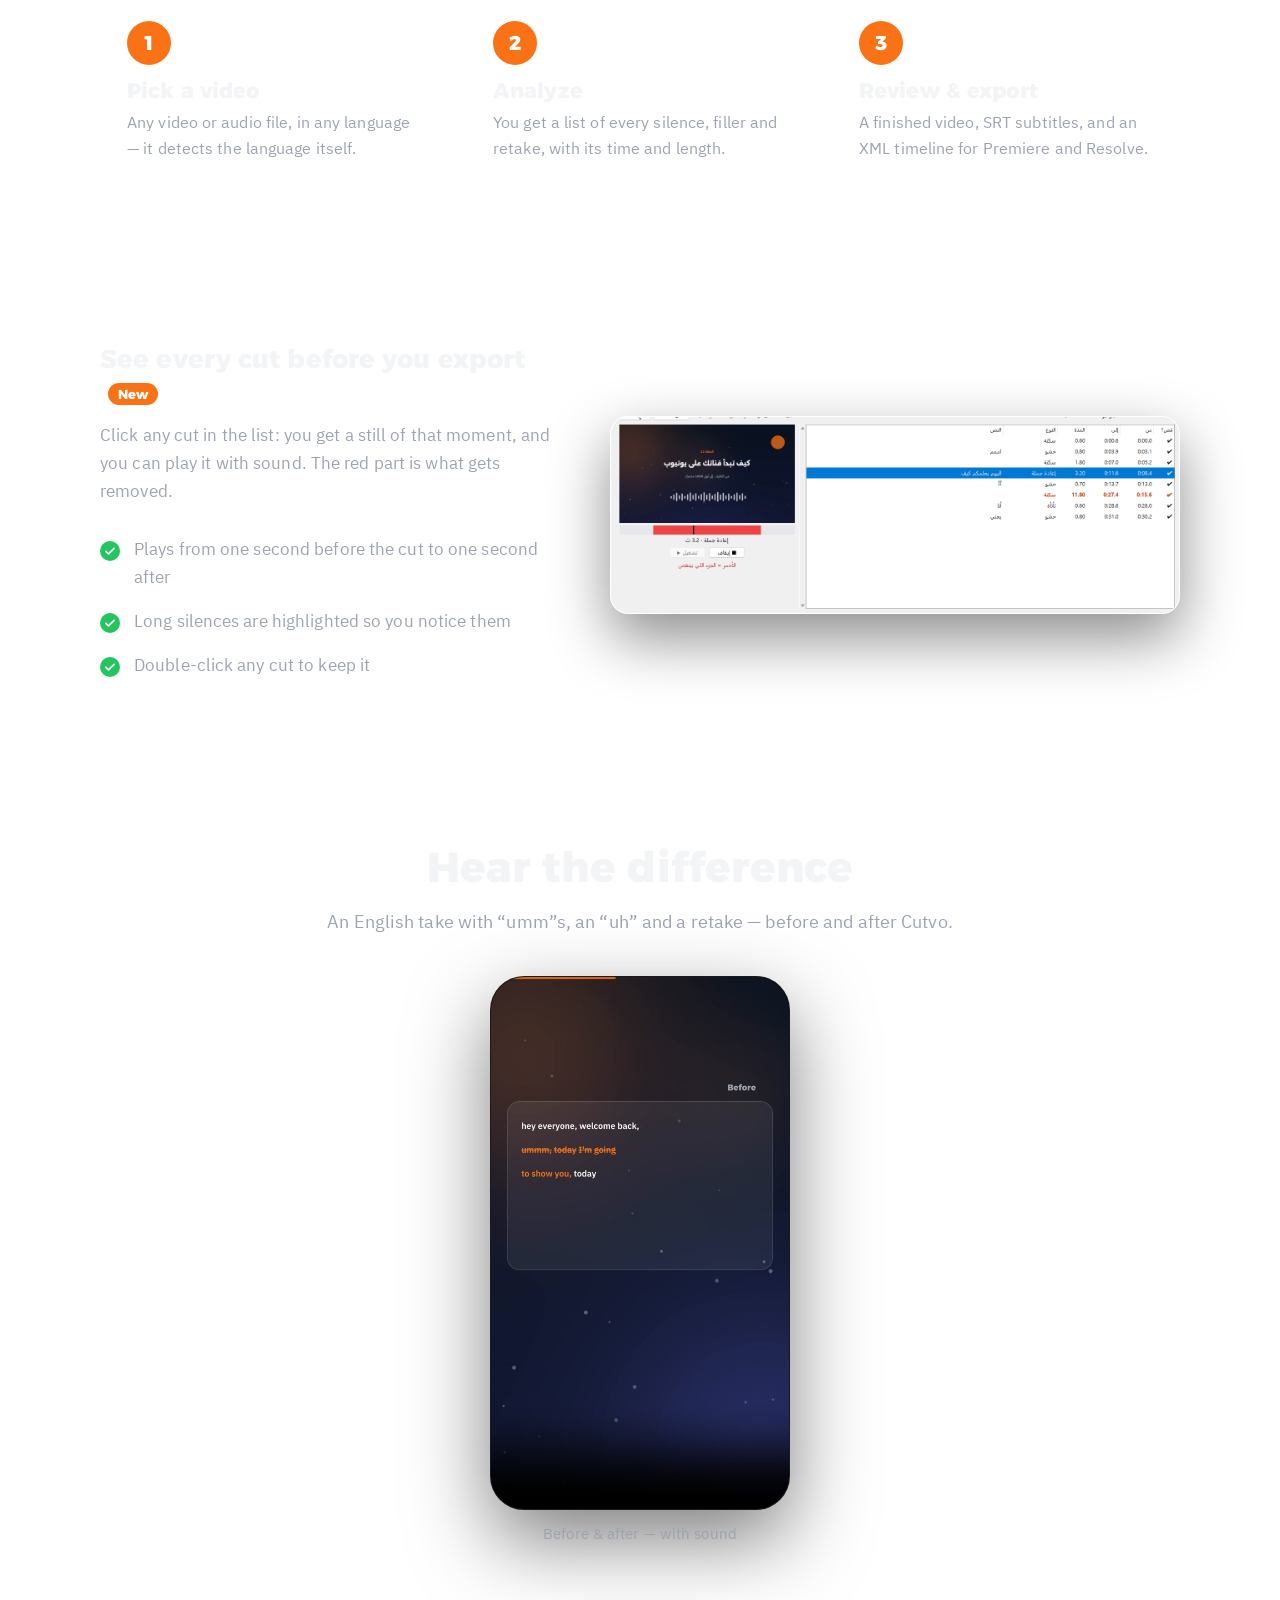
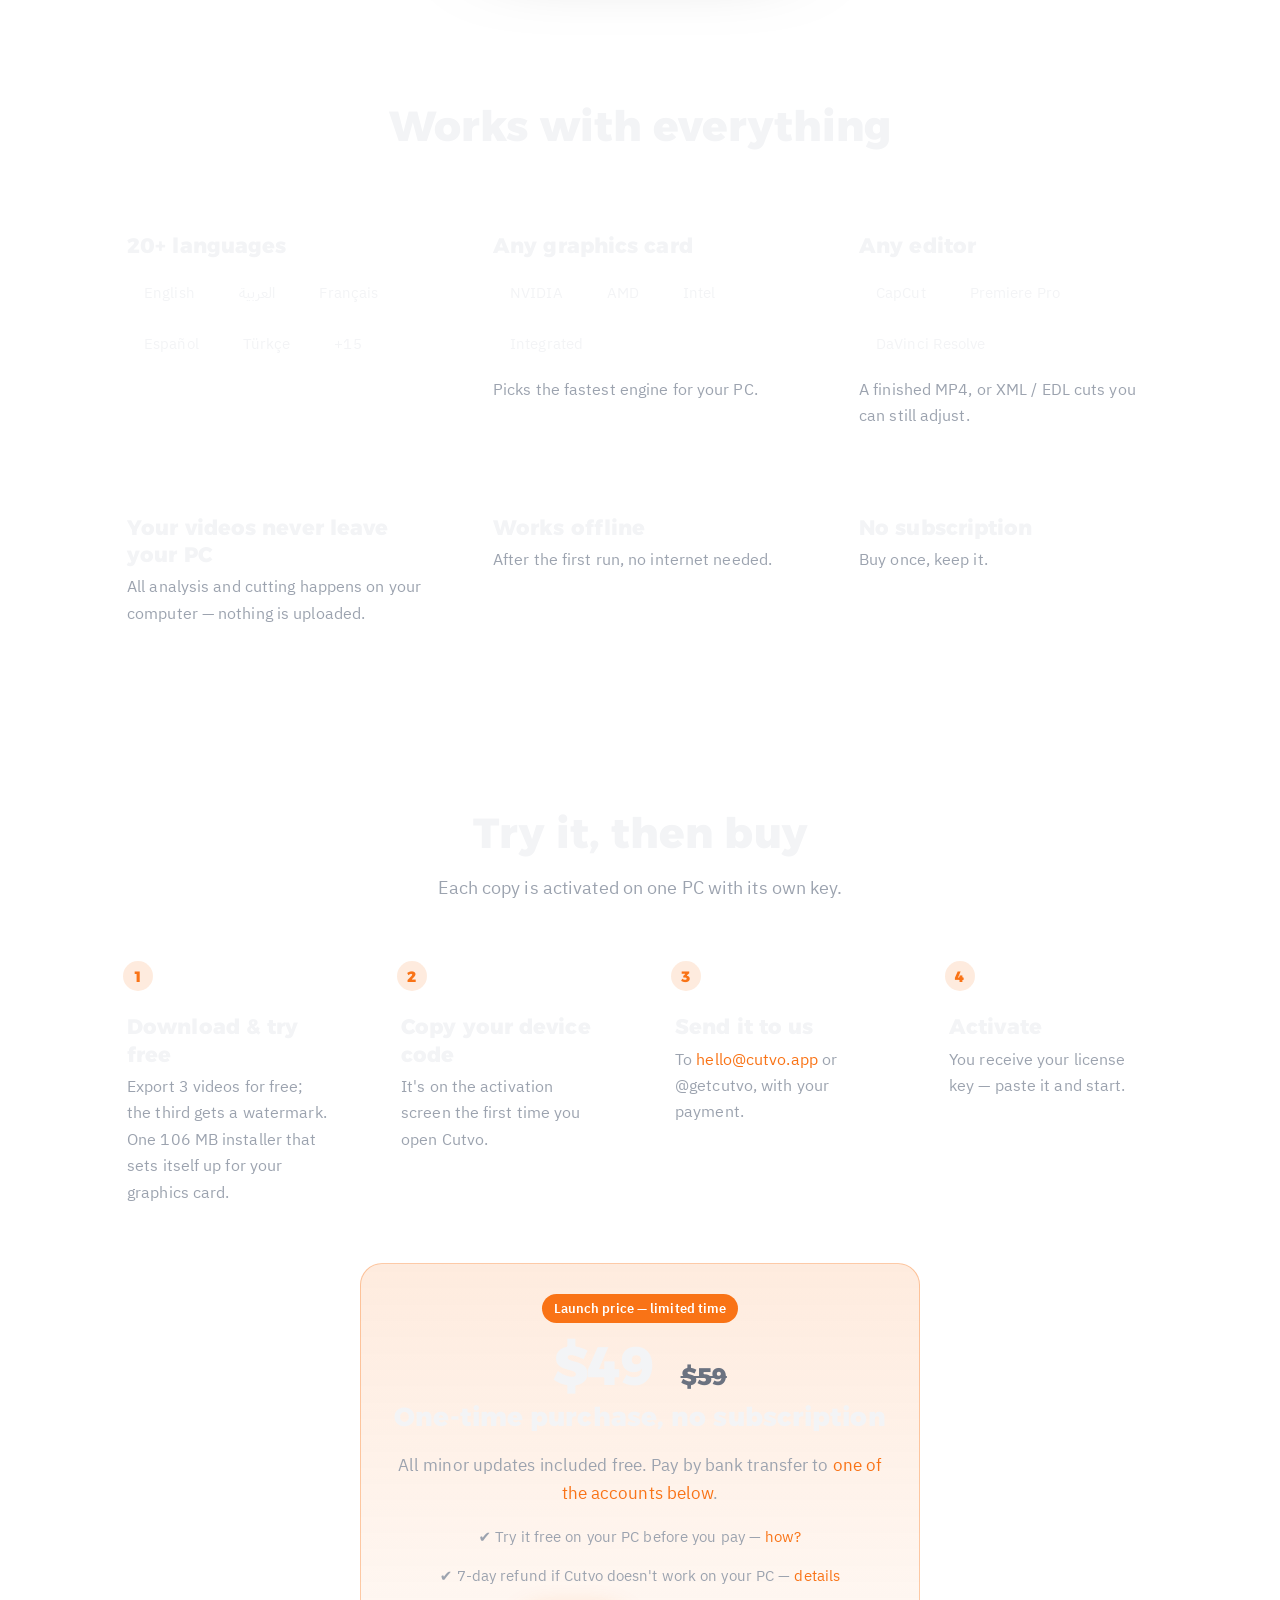
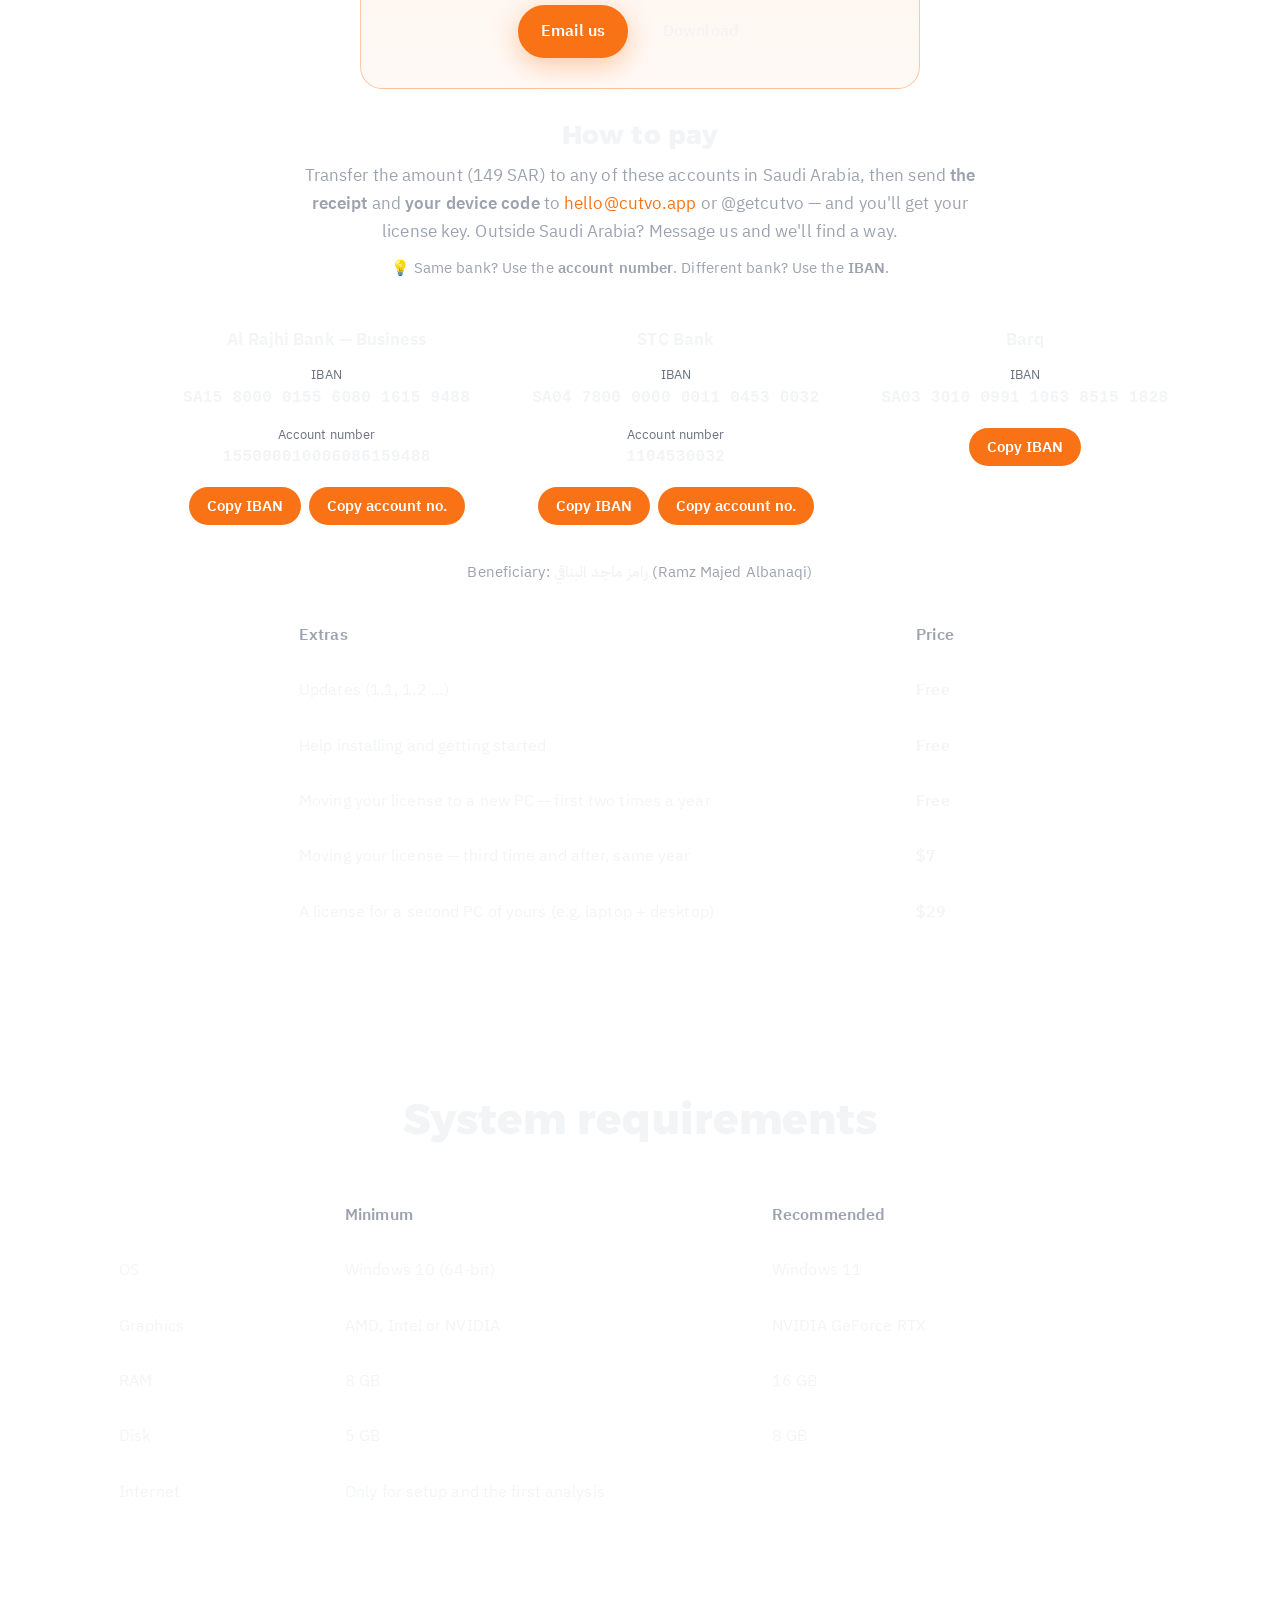
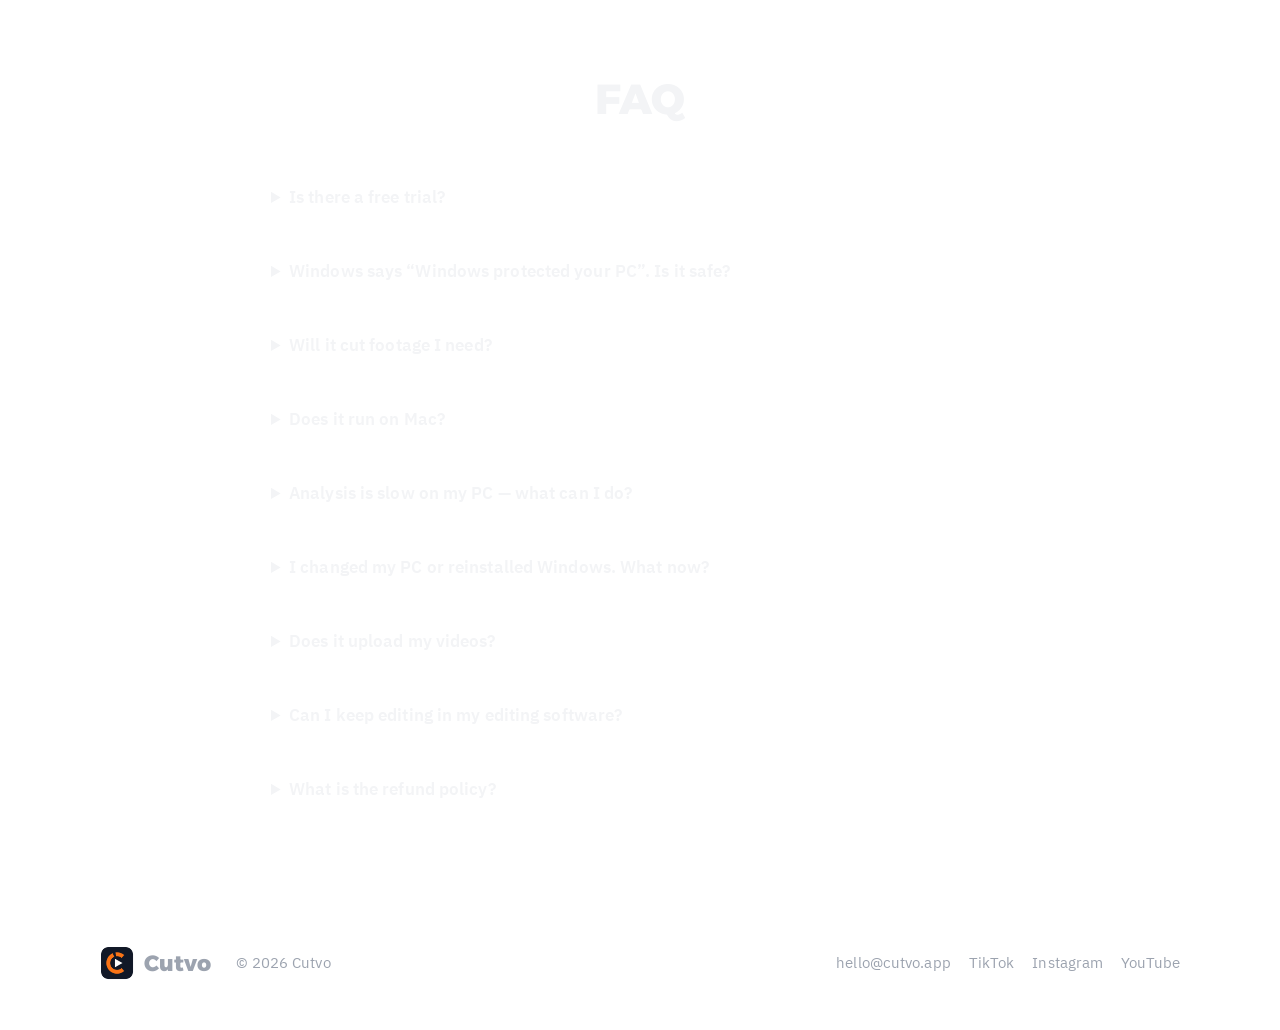
==== commit 32518641: "Add files via upload" ====
--- a/index.html
+++ b/index.html
@@ -213,6 +213,7 @@
       <details><summary>ويندوز يقول «Windows protected your PC»، هل البرنامج آمن؟</summary><p>إيه. الرسالة تطلع لأن البرنامج جديد. اضغط «More info» ثم «Run anyway».</p></details>
       <details><summary>هل يقص لقطات أحتاجها؟</summary><p>Cutvo يقترح القصات بس — وأنت تشوف كل قصة بالمعاينة، وتلغي أي وحدة ما تبيها قبل التصدير.</p></details>
       <details><summary>يشتغل على ماك؟</summary><p>حالياً ويندوز 10 و 11 فقط.</p></details>
+      <details><summary>التحليل بطيء على جهازي، وش أسوي؟</summary><p>إذا جهازك ما فيه كرت NVIDIA، غيّر <b>النموذج</b> فوق في البرنامج من <span class="ltr">large-v3</span> إلى <span class="ltr">large-v3-turbo</span>. يصير التحليل أسرع بأكثر من الضعف، والدقة قريبة جداً. أول مرة ينزّل النموذج الجديد (تقريباً 1.6 جيجا).</p></details>
       <details><summary>غيّرت جهازي أو فرمت، وش أسوي؟</summary><p>أرسل لنا كود الجهاز الجديد، ونعطيك مفتاح له. وأول ما يتفعّل الجهاز الجديد، <b>ينلغي المفتاح القديم تلقائياً</b> ويوقف البرنامج على الجهاز القديم أول ما يتصل بالإنترنت — يعني الترخيص يشتغل على جهاز واحد بس، وما ينفع تشغيله على جهازين. النقل مجاني مرتين في السنة، وبعدها 25 ريال للمرة.</p></details>
       <details><summary>هل يرفع فيديوهاتي لأي مكان؟</summary><p>لا. كل شي يصير على جهازك. الإنترنت يحتاجه البرنامج بس أول مرة عشان ينزّل نموذج التعرّف على الكلام.</p></details>
       <details><summary>أقدر أكمل المونتاج في برنامج المونتاج اللي أستخدمه؟</summary><p>أكيد. Cutvo يصدّر لك:</p>
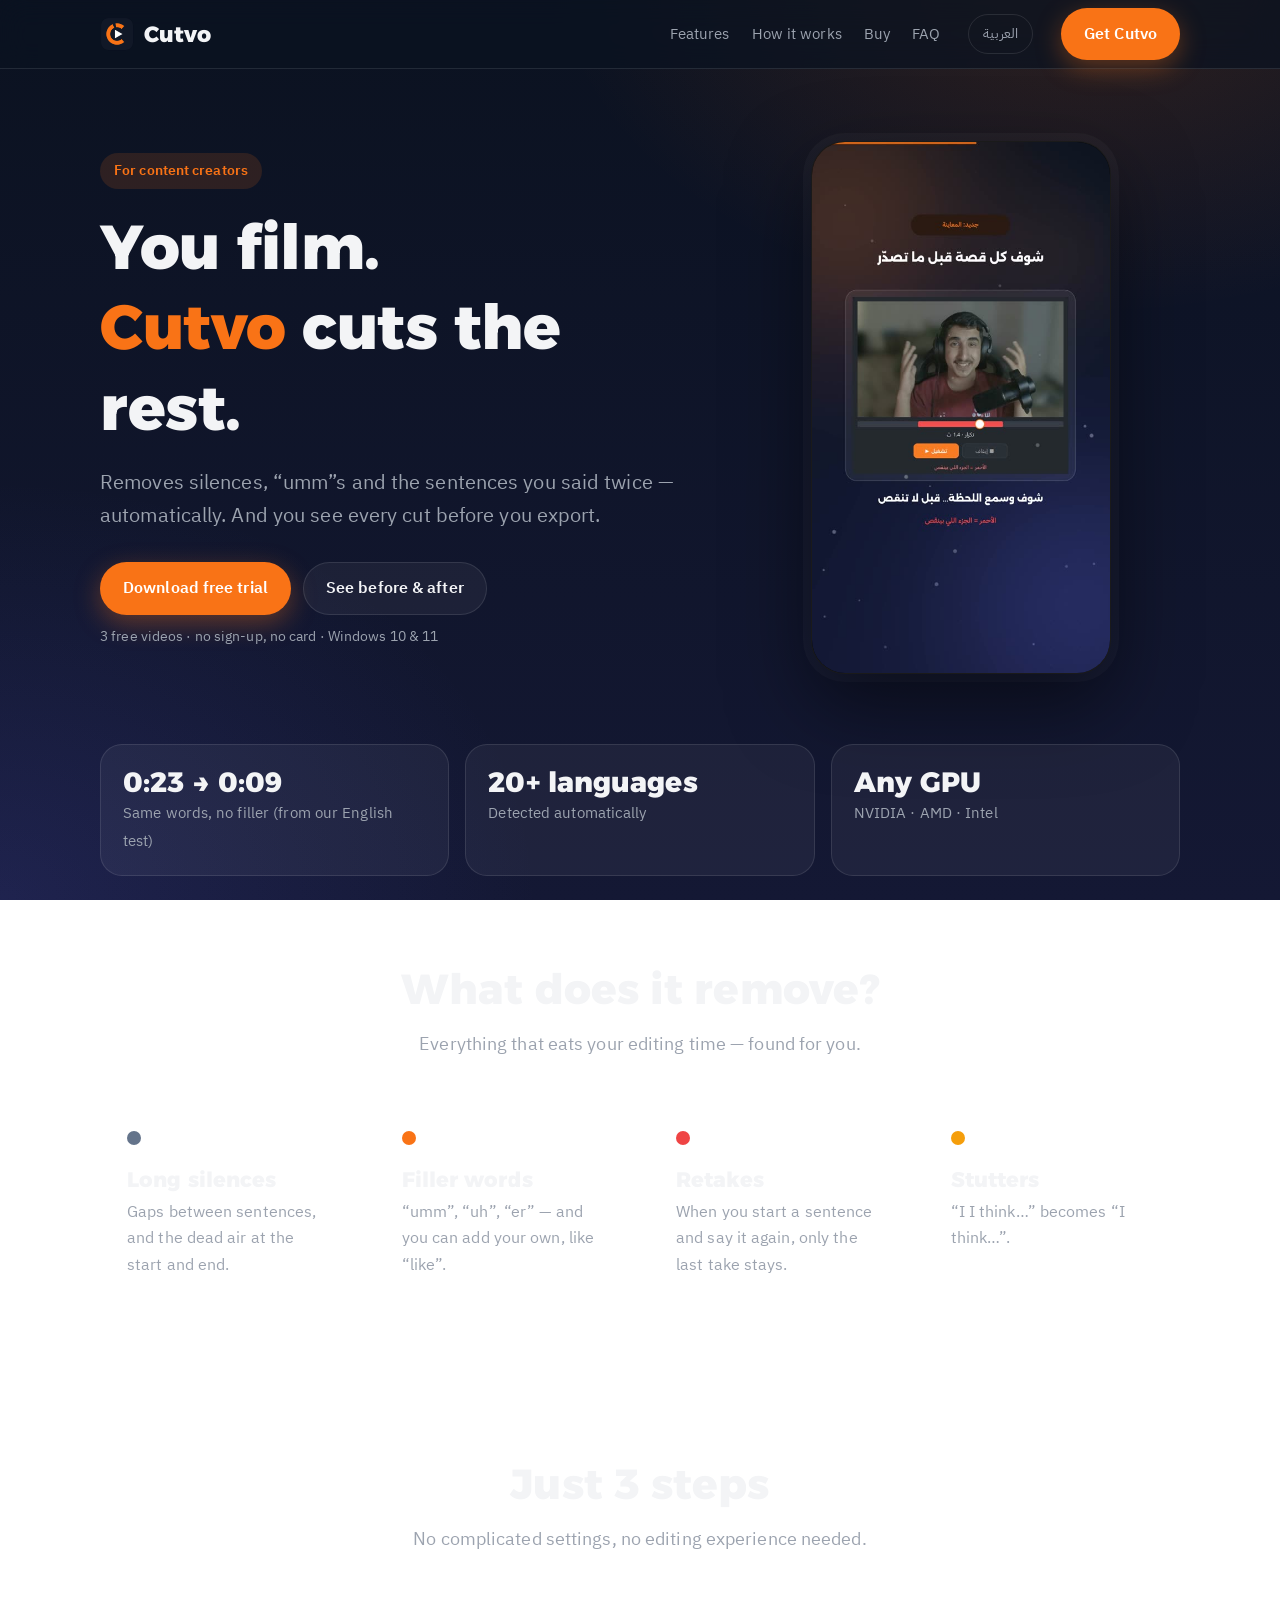
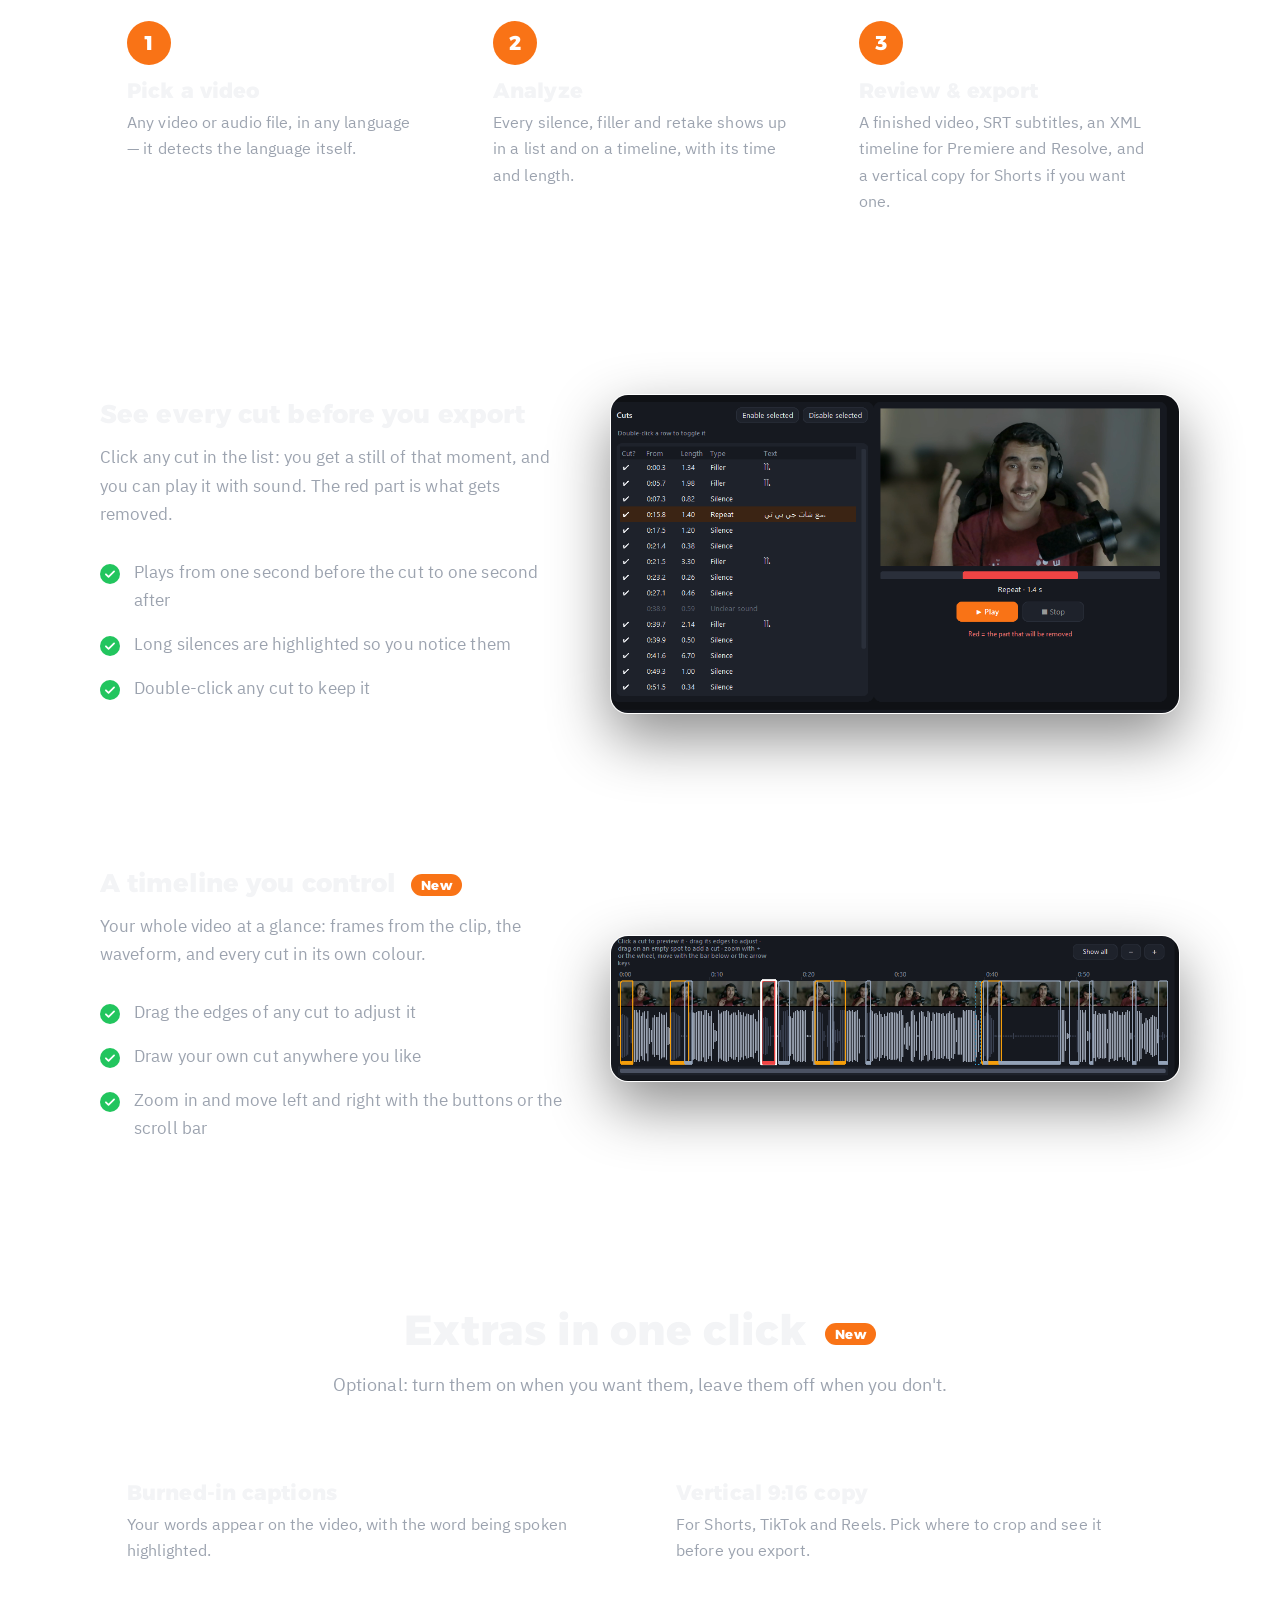
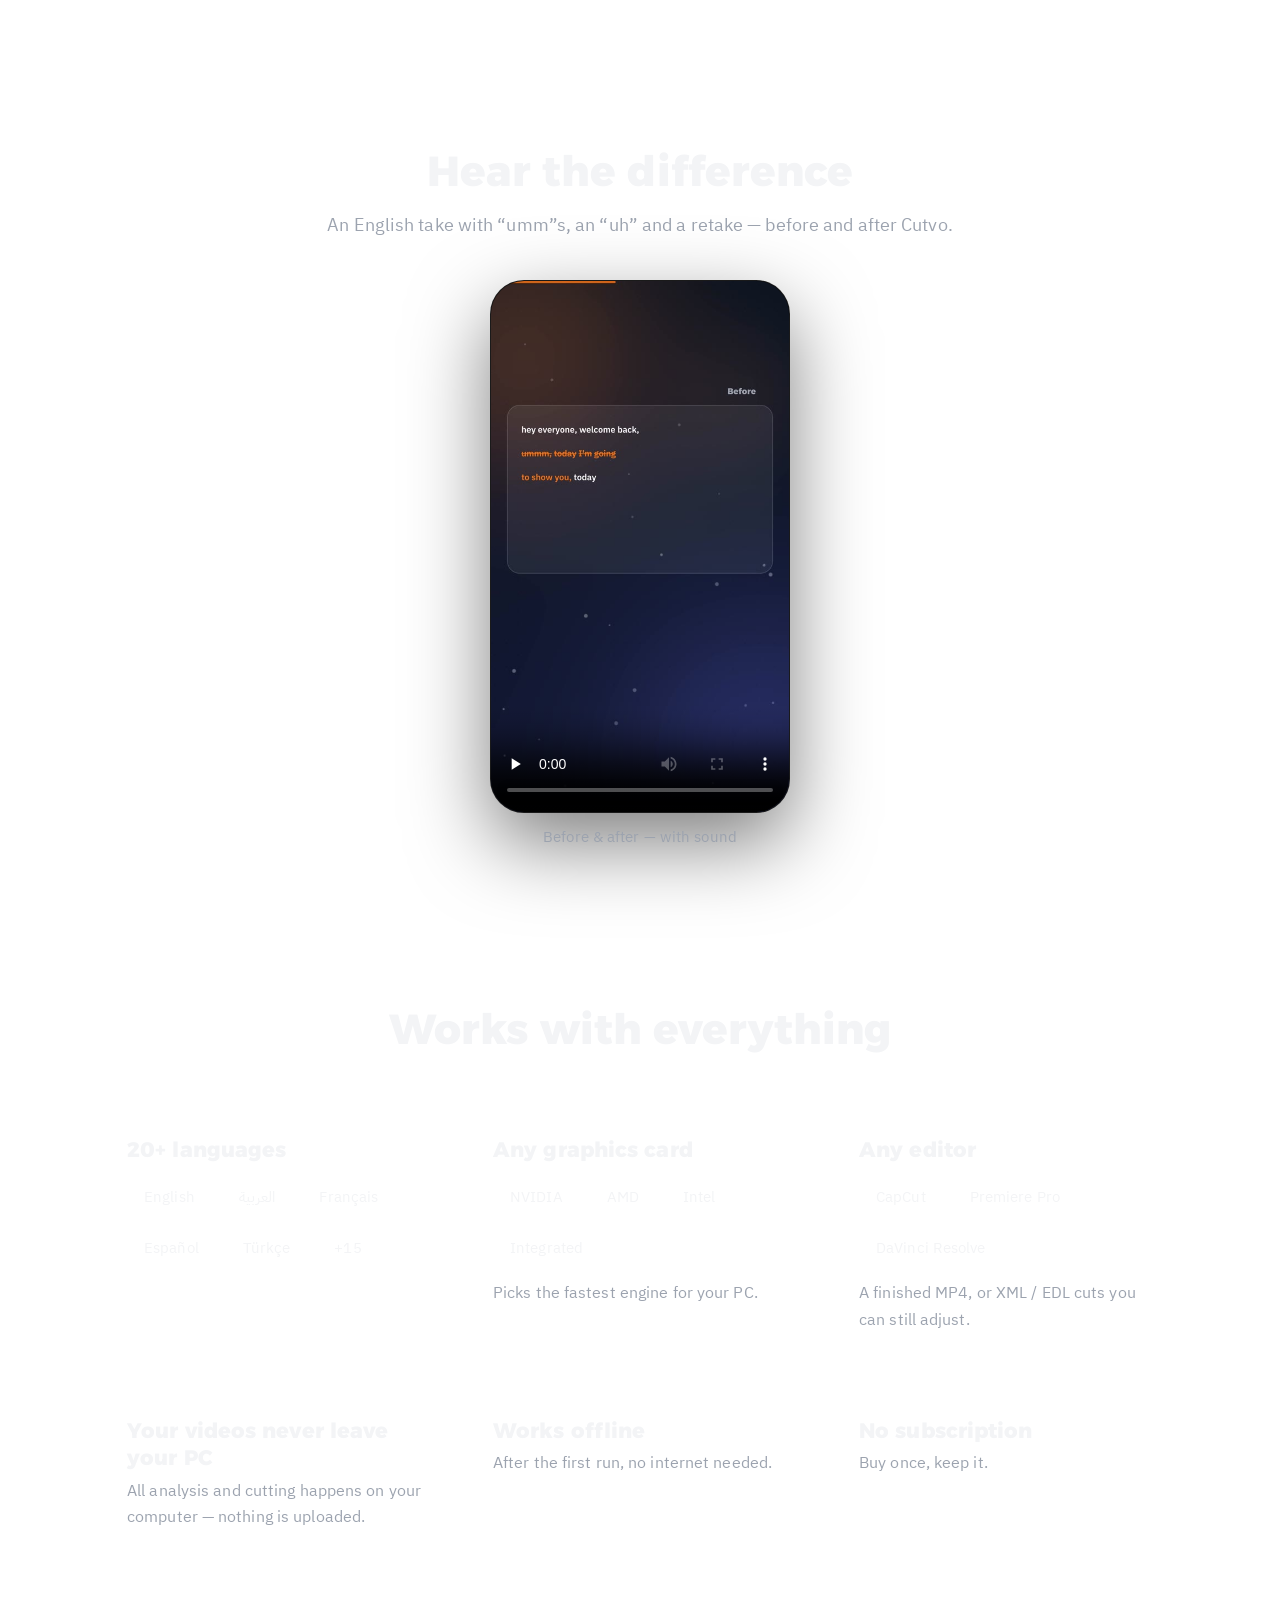
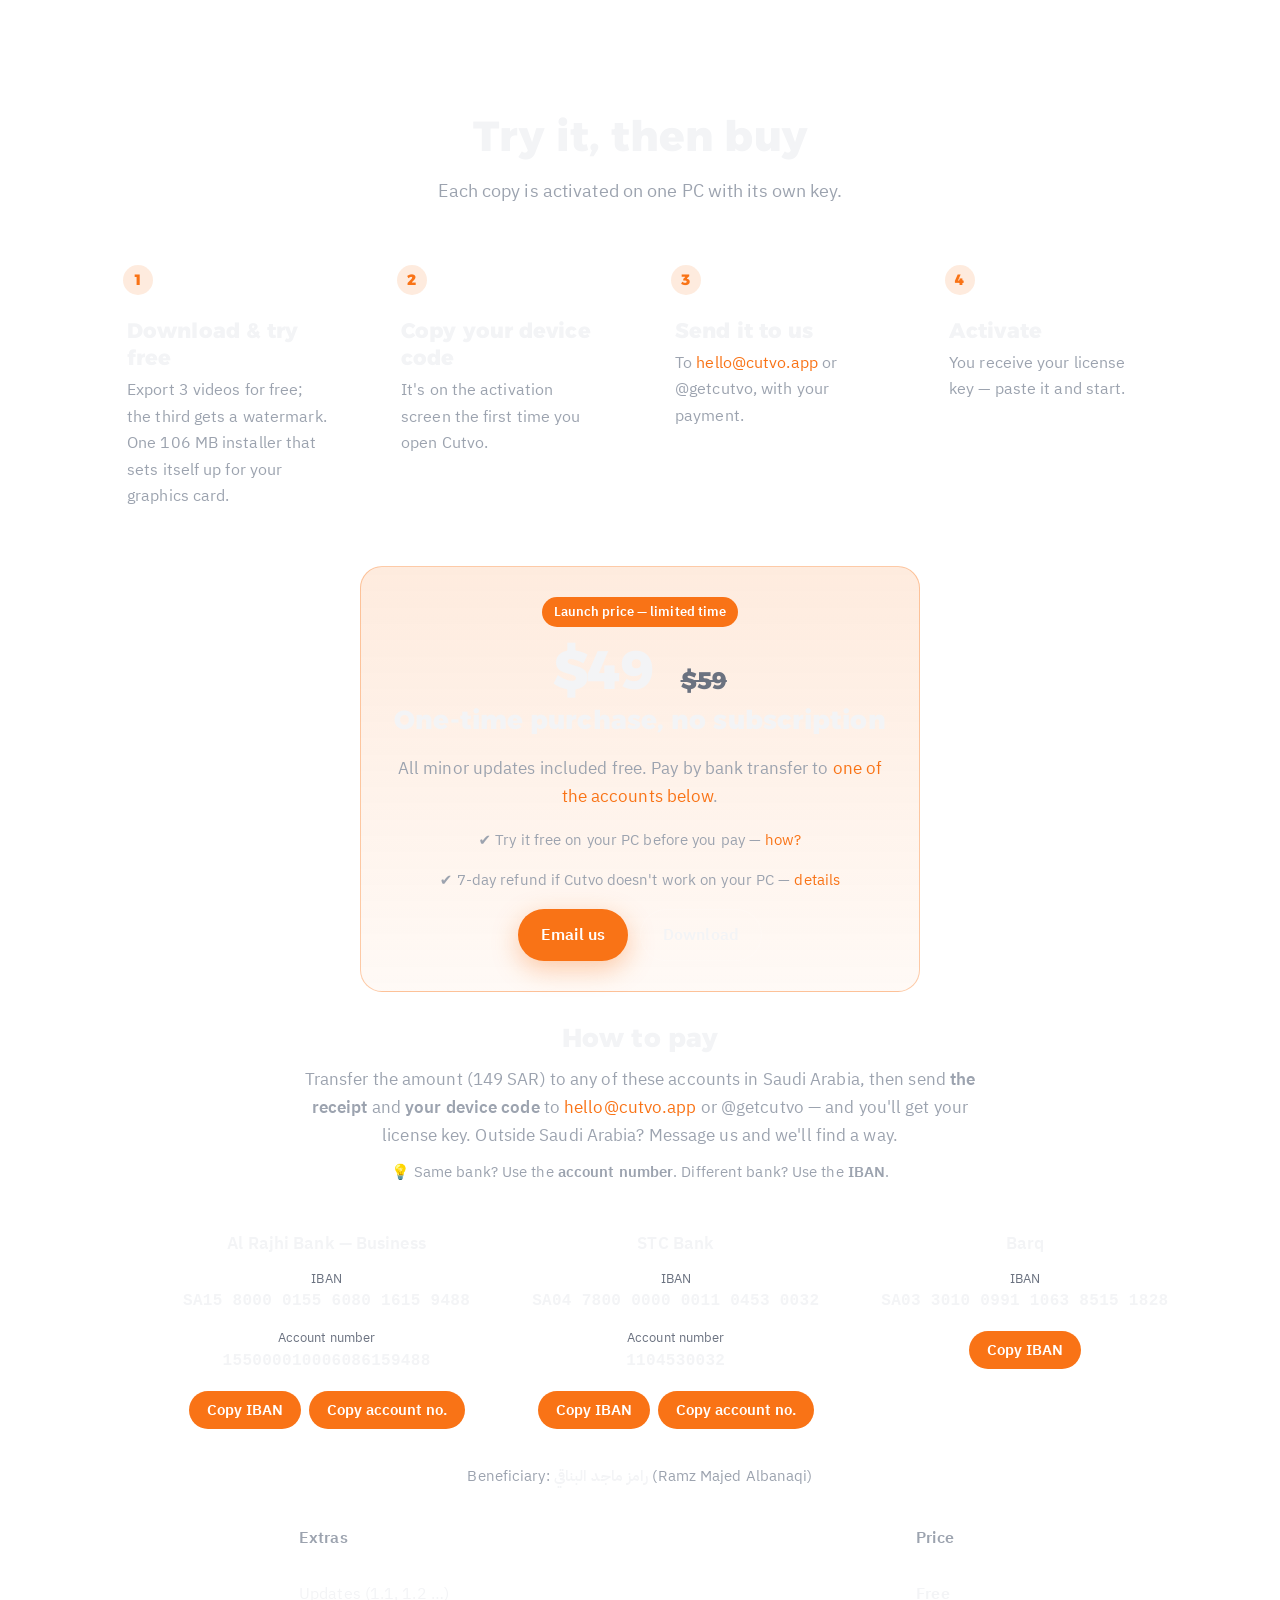
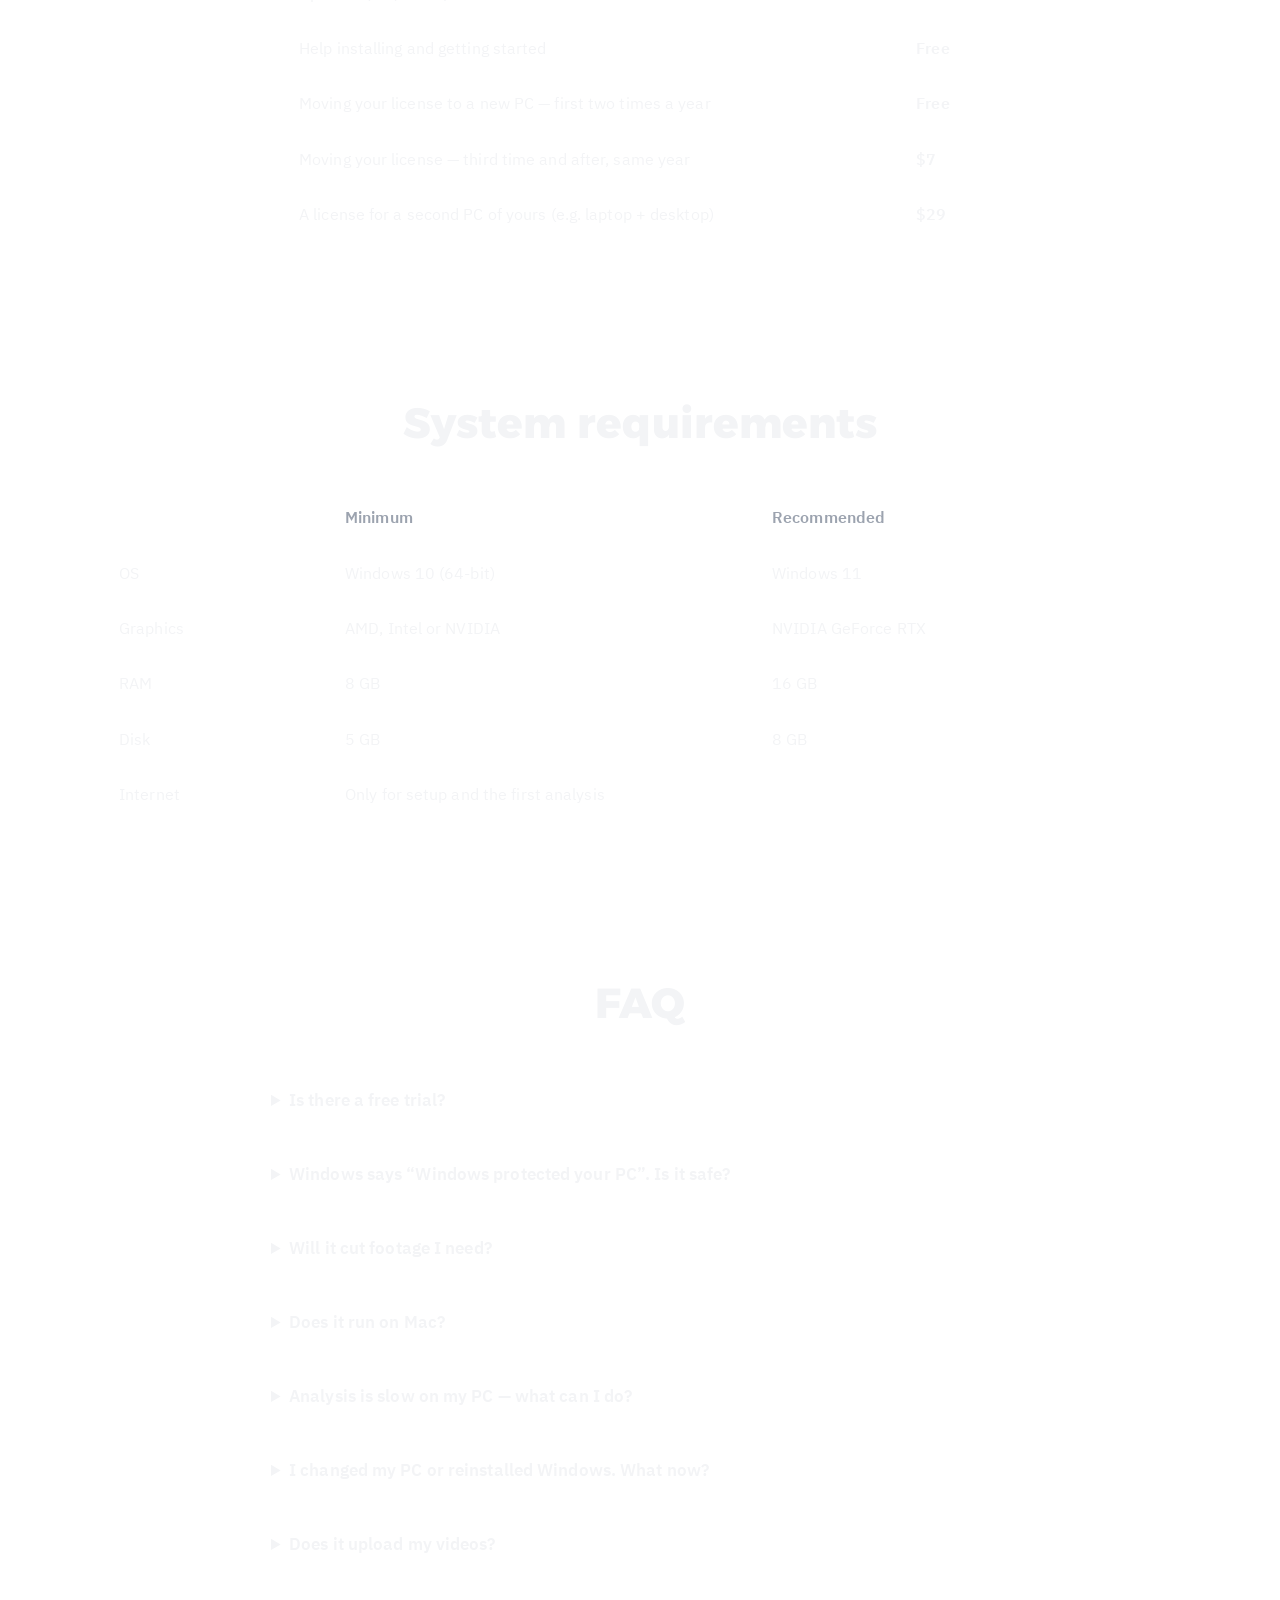
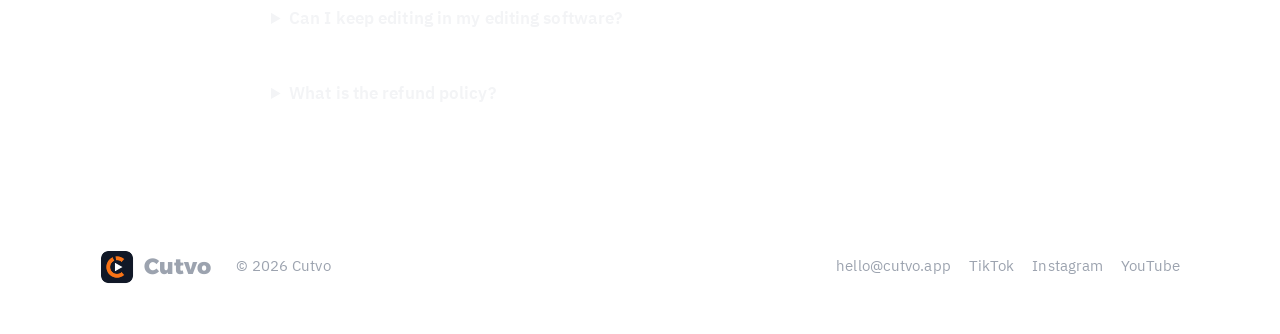
==== commit 8693829f: "Add files via upload" ====
--- a/index.html
+++ b/index.html
@@ -88,8 +88,8 @@
       </div>
       <div class="grid g3 steps">
         <div class="card"><div class="num">1</div><h3>اختر الفيديو</h3><p>أي فيديو أو ملف صوت، بأي لغة — يتعرف على اللغة لحاله.</p></div>
-        <div class="card"><div class="num">2</div><h3>حلّل</h3><p>تطلع لك قائمة بكل سكتة وحشو وتكرار، مع وقته ومدته.</p></div>
-        <div class="card"><div class="num">3</div><h3>راجع وصدّر</h3><p>فيديو جاهز، وترجمة SRT، وملف XML تفتحه في بريمير وريزولف.</p></div>
+        <div class="card"><div class="num">2</div><h3>حلّل</h3><p>كل سكتة وحشو وتكرار يطلع لك في قائمة وعلى تايم لاين، مع وقته ومدته.</p></div>
+        <div class="card"><div class="num">3</div><h3>راجع وصدّر</h3><p>فيديو جاهز، وترجمة SRT، وملف XML تفتحه في بريمير وريزولف، ونسخة عمودية للشورتس إذا تبي.</p></div>
       </div>
     </div>
   </section>
@@ -97,7 +97,7 @@
   <section>
     <div class="wrap feature">
       <div>
-        <h2>شوف كل قصة قبل ما تصدّر <span class="new">جديد</span></h2>
+        <h2>شوف كل قصة قبل ما تصدّر</h2>
         <p class="muted" style="margin-top:14px">اضغط على أي قصة في القائمة: تطلع لك صورة اللحظة، وتقدر تشغّلها بالصوت. الجزء الأحمر هو اللي بينقص.</p>
         <ul class="ticks">
           <li>تشغيل من ثانية قبل القصة لثانية بعدها</li>
@@ -106,6 +106,34 @@
         </ul>
       </div>
       <div class="shot"><img src="assets/img/app-preview.png" alt="معاينة القصة داخل برنامج Cutvo" loading="lazy"></div>
+    </div>
+  </section>
+
+  <section>
+    <div class="wrap feature">
+      <div>
+        <h2>تايم لاين تتحكم فيه بيدك <span class="new">جديد</span></h2>
+        <p class="muted" style="margin-top:14px">الفيديو كامل قدامك: صور من المقطع، والموجة الصوتية، وكل قصة بلونها.</p>
+        <ul class="ticks">
+          <li>اسحب أطراف أي قصة وعدّلها</li>
+          <li>ارسم قصة بنفسك على أي مكان تبيه</li>
+          <li>كبّر وتحرّك يمين ويسار بالأزرار أو الشريط</li>
+        </ul>
+      </div>
+      <div class="shot"><img src="assets/img/app-timeline.png" alt="التايم لاين داخل برنامج Cutvo" loading="lazy"></div>
+    </div>
+  </section>
+
+  <section>
+    <div class="wrap">
+      <div class="head">
+        <h2>إضافات بضغطة زر <span class="new">جديد</span></h2>
+        <p>اختيارية: شغّلها إذا تبيها، وخلّها إذا ما تبيها.</p>
+      </div>
+      <div class="grid g2">
+        <div class="card"><h3>ترجمة مكتوبة على الفيديو</h3><p>كلامك يطلع مكتوب على المقطع، والكلمة اللي تنقال تتلوّن.</p></div>
+        <div class="card"><h3>نسخة عمودية 9:16</h3><p>للشورتس وتيك توك والريلز. تحدد مكان القص وتشوفه قبل التصدير.</p></div>
+      </div>
     </div>
   </section>
 
@@ -213,7 +241,7 @@
       <details><summary>ويندوز يقول «Windows protected your PC»، هل البرنامج آمن؟</summary><p>إيه. الرسالة تطلع لأن البرنامج جديد. اضغط «More info» ثم «Run anyway».</p></details>
       <details><summary>هل يقص لقطات أحتاجها؟</summary><p>Cutvo يقترح القصات بس — وأنت تشوف كل قصة بالمعاينة، وتلغي أي وحدة ما تبيها قبل التصدير.</p></details>
       <details><summary>يشتغل على ماك؟</summary><p>حالياً ويندوز 10 و 11 فقط.</p></details>
-      <details><summary>التحليل بطيء على جهازي، وش أسوي؟</summary><p>إذا جهازك ما فيه كرت NVIDIA، غيّر <b>النموذج</b> فوق في البرنامج من <span class="ltr">large-v3</span> إلى <span class="ltr">large-v3-turbo</span>. يصير التحليل أسرع بأكثر من الضعف، والدقة قريبة جداً. أول مرة ينزّل النموذج الجديد (تقريباً 1.6 جيجا).</p></details>
+      <details><summary>التحليل بطيء على جهازي، وش أسوي؟</summary><p>إذا جهازك ما فيه كرت NVIDIA، افتح «متقدم» في البرنامج، وغيّر <b>النموذج</b> من <span class="ltr">large-v3</span> إلى <span class="ltr">large-v3-turbo</span>. يصير التحليل أسرع بأكثر من الضعف، والدقة قريبة جداً. أول مرة ينزّل النموذج الجديد (تقريباً 1.6 جيجا).</p></details>
       <details><summary>غيّرت جهازي أو فرمت، وش أسوي؟</summary><p>أرسل لنا كود الجهاز الجديد، ونعطيك مفتاح له. وأول ما يتفعّل الجهاز الجديد، <b>ينلغي المفتاح القديم تلقائياً</b> ويوقف البرنامج على الجهاز القديم أول ما يتصل بالإنترنت — يعني الترخيص يشتغل على جهاز واحد بس، وما ينفع تشغيله على جهازين. النقل مجاني مرتين في السنة، وبعدها 25 ريال للمرة.</p></details>
       <details><summary>هل يرفع فيديوهاتي لأي مكان؟</summary><p>لا. كل شي يصير على جهازك. الإنترنت يحتاجه البرنامج بس أول مرة عشان ينزّل نموذج التعرّف على الكلام.</p></details>
       <details><summary>أقدر أكمل المونتاج في برنامج المونتاج اللي أستخدمه؟</summary><p>أكيد. Cutvo يصدّر لك:</p>
